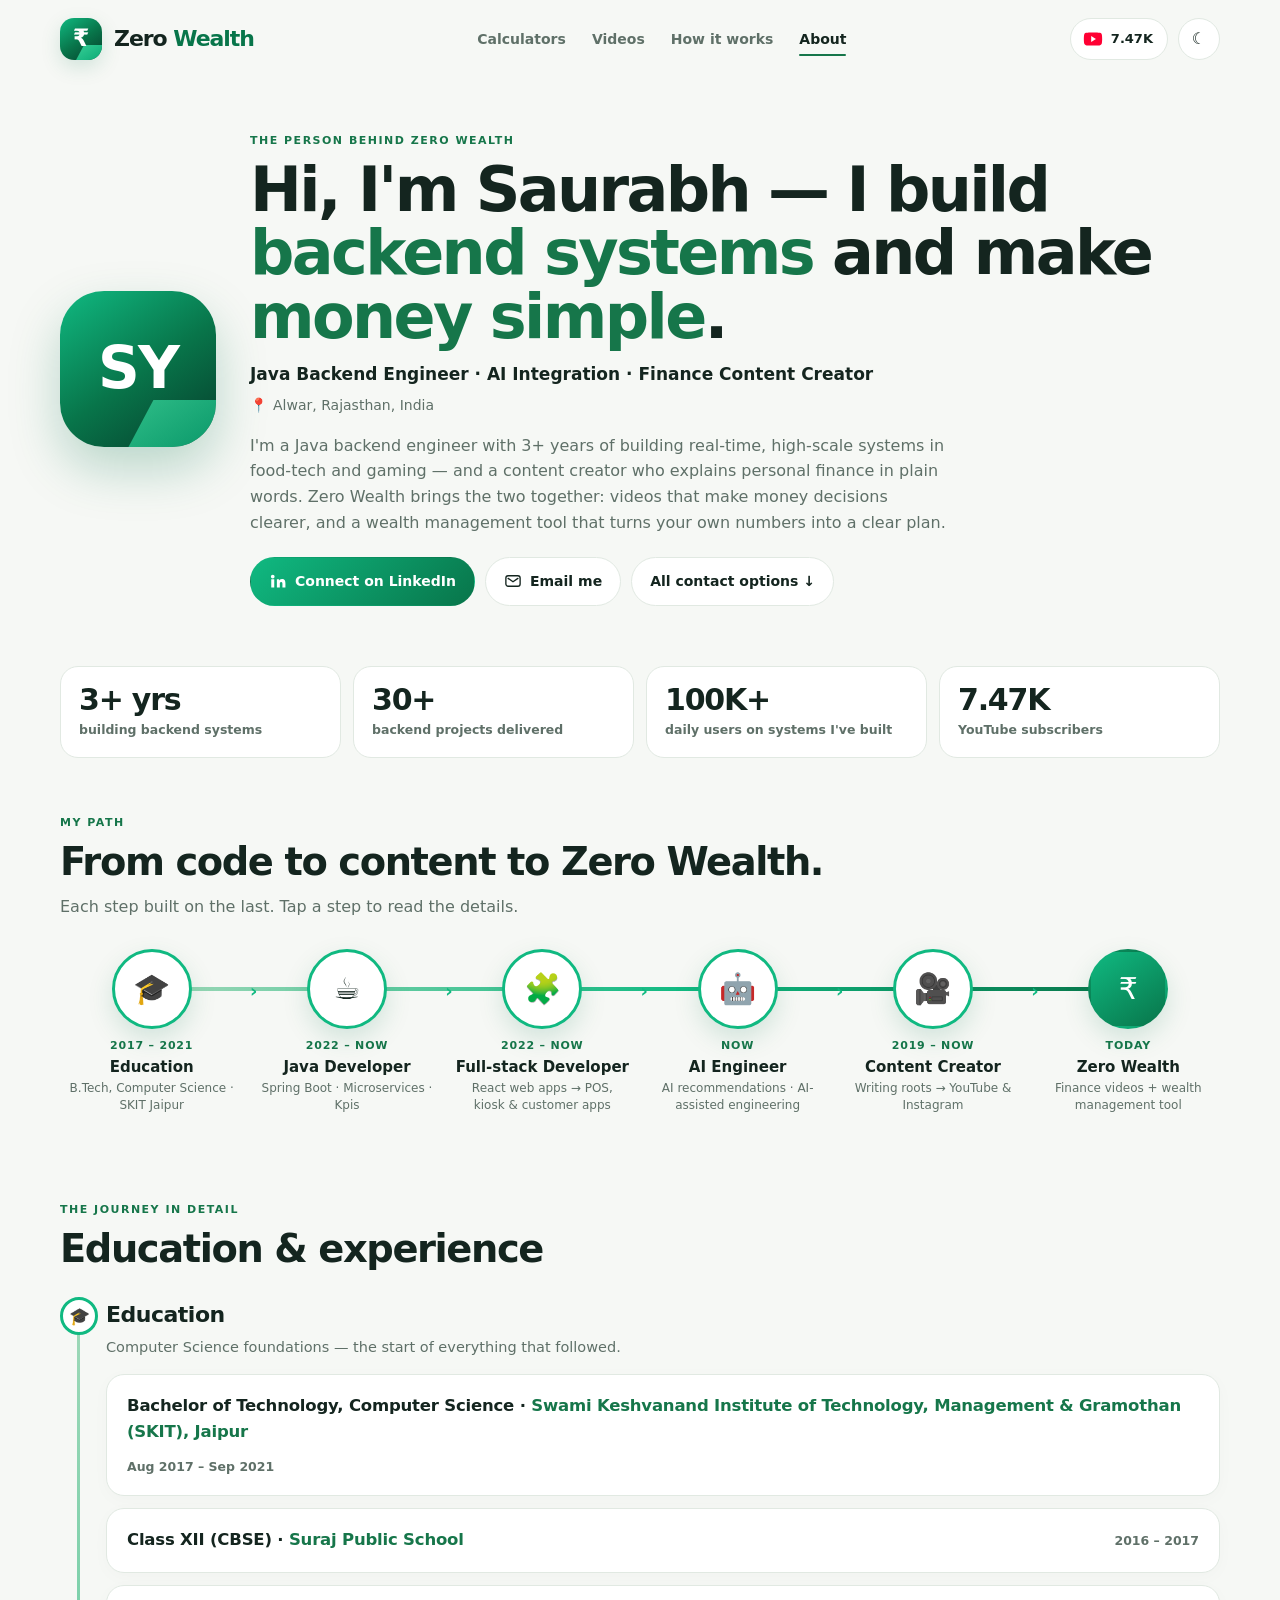
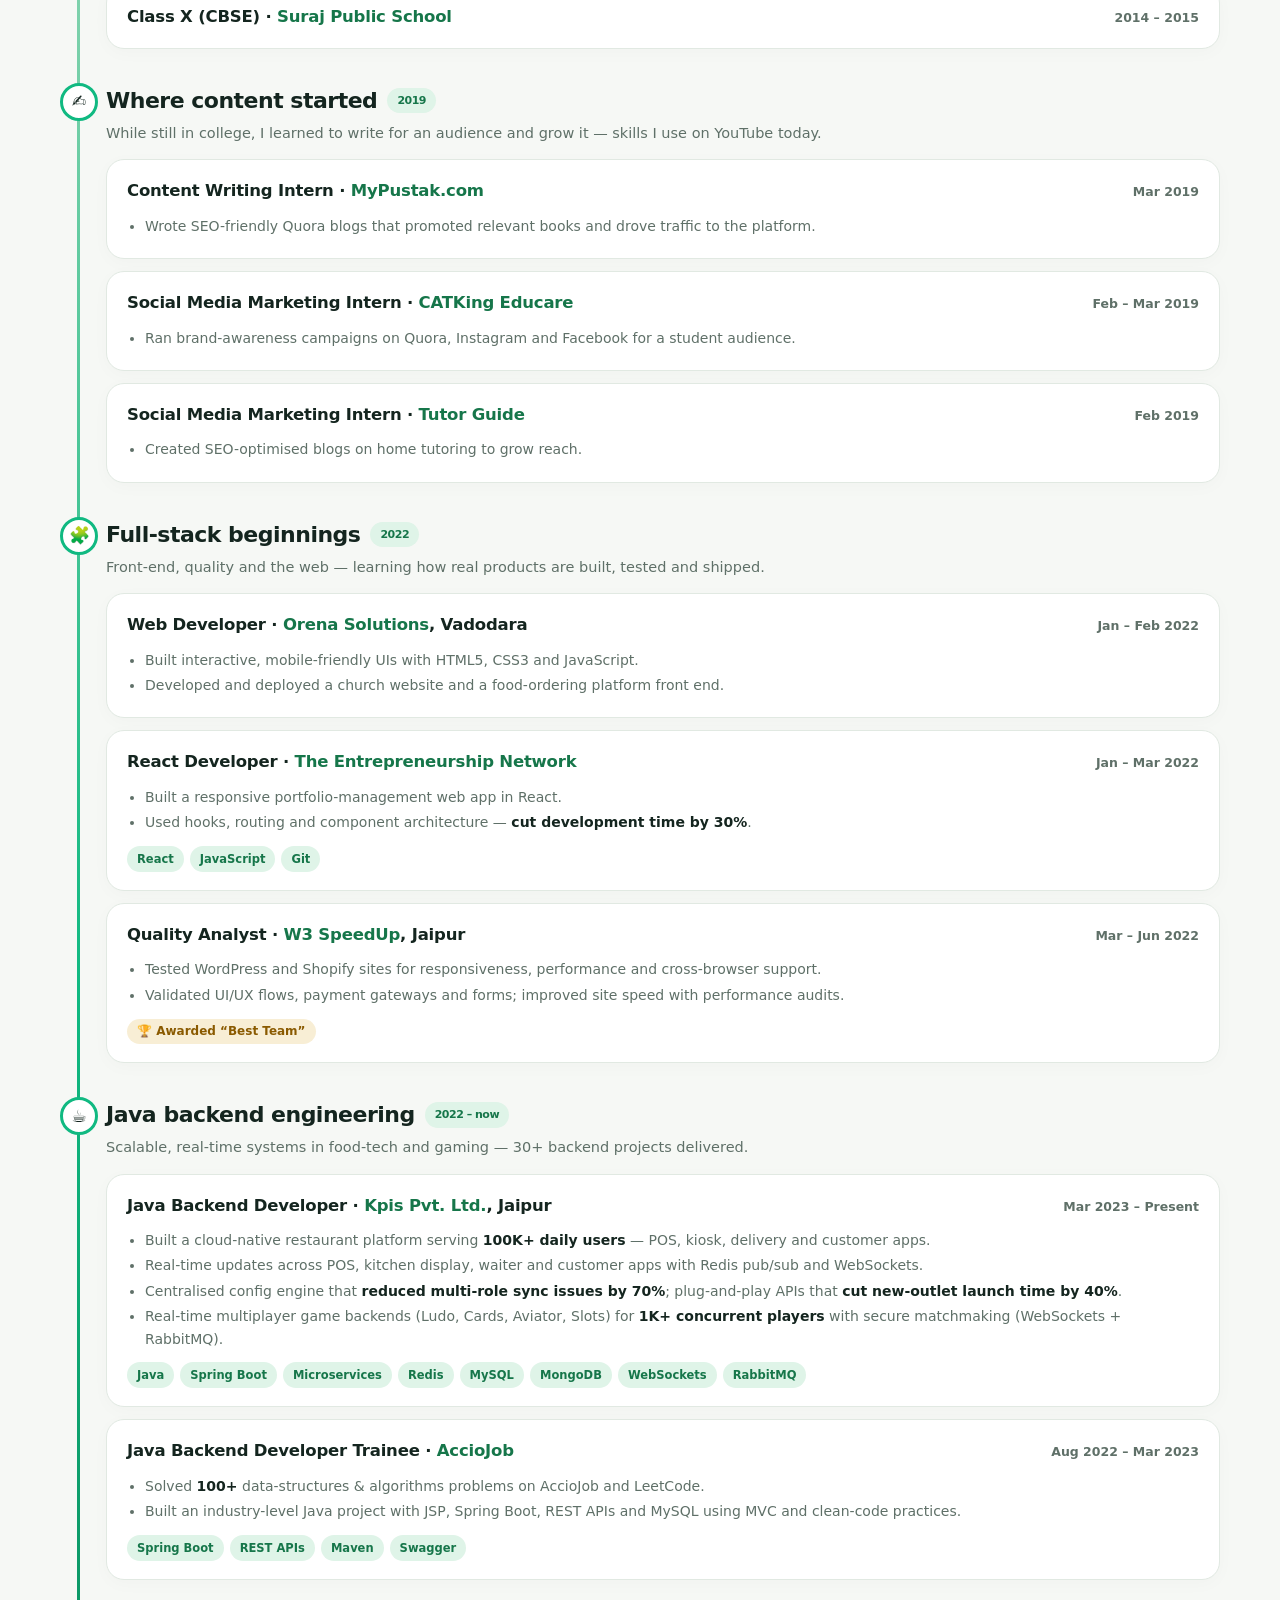
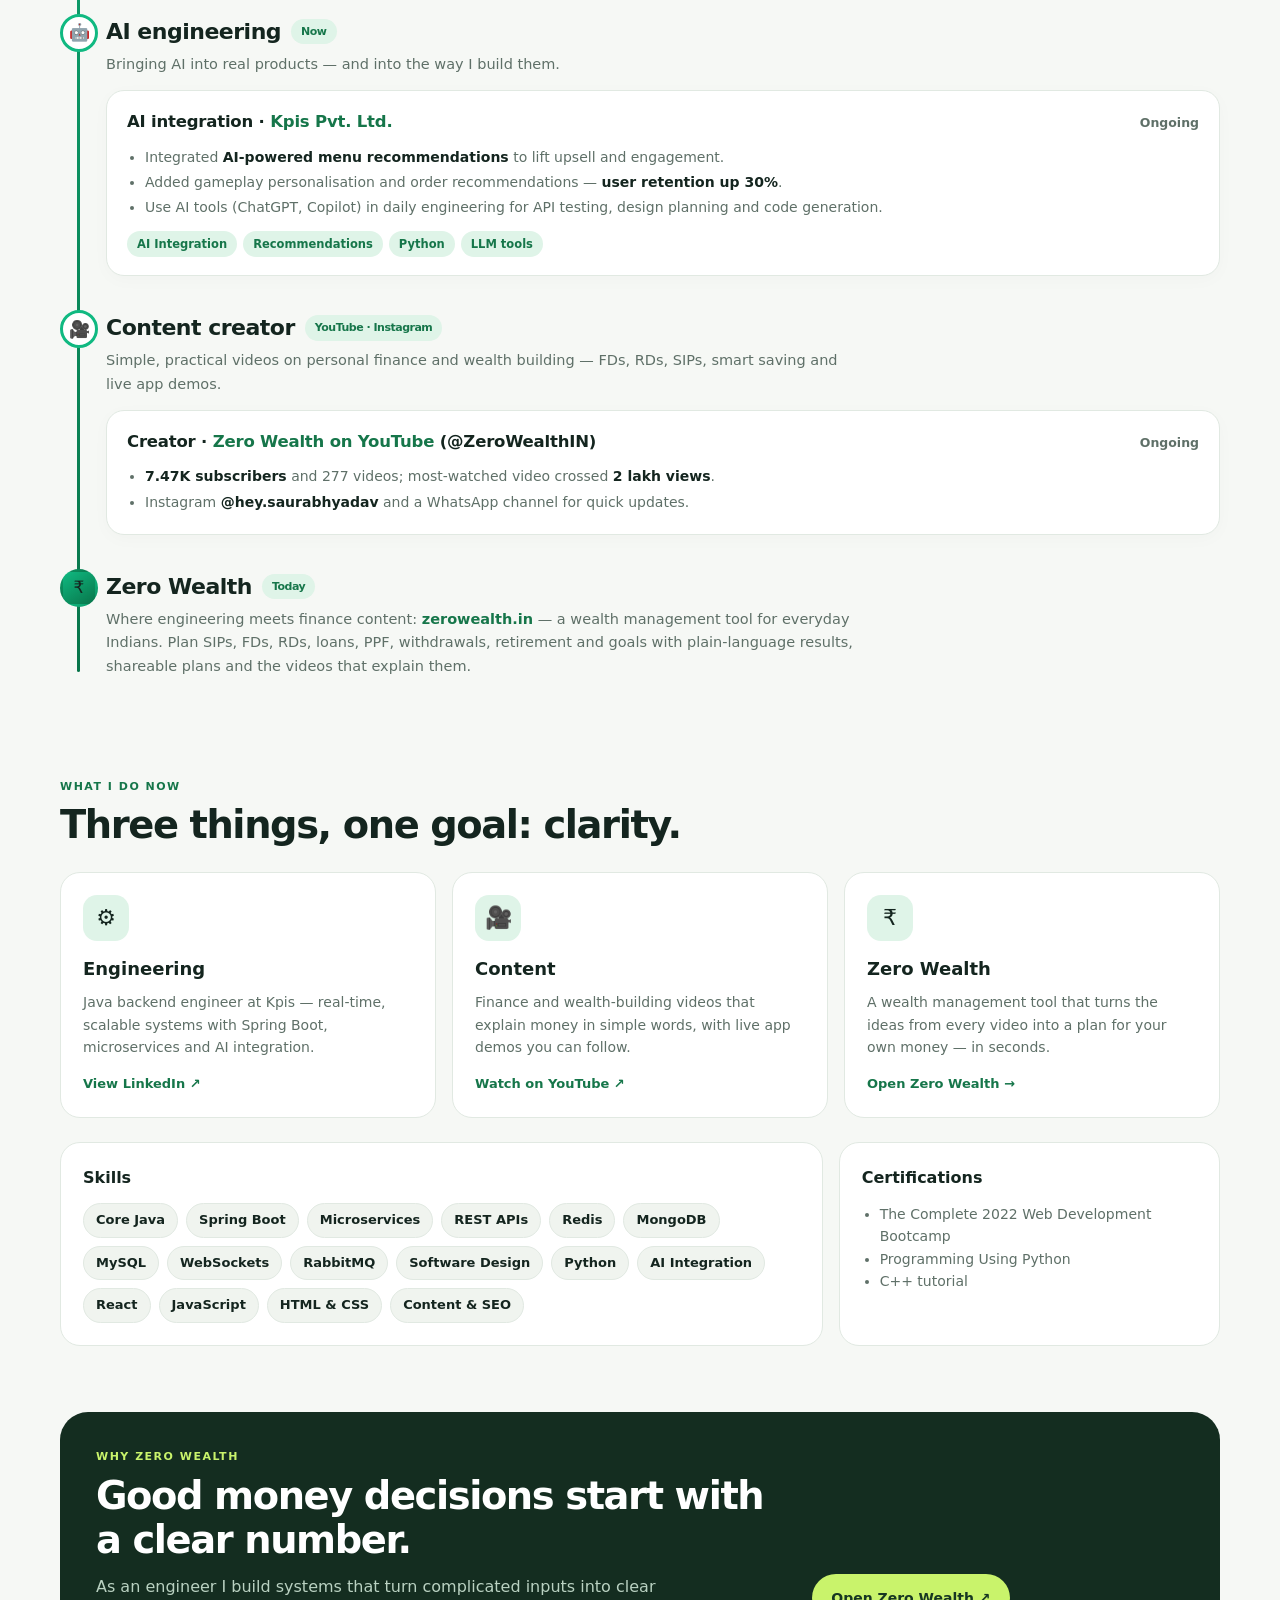
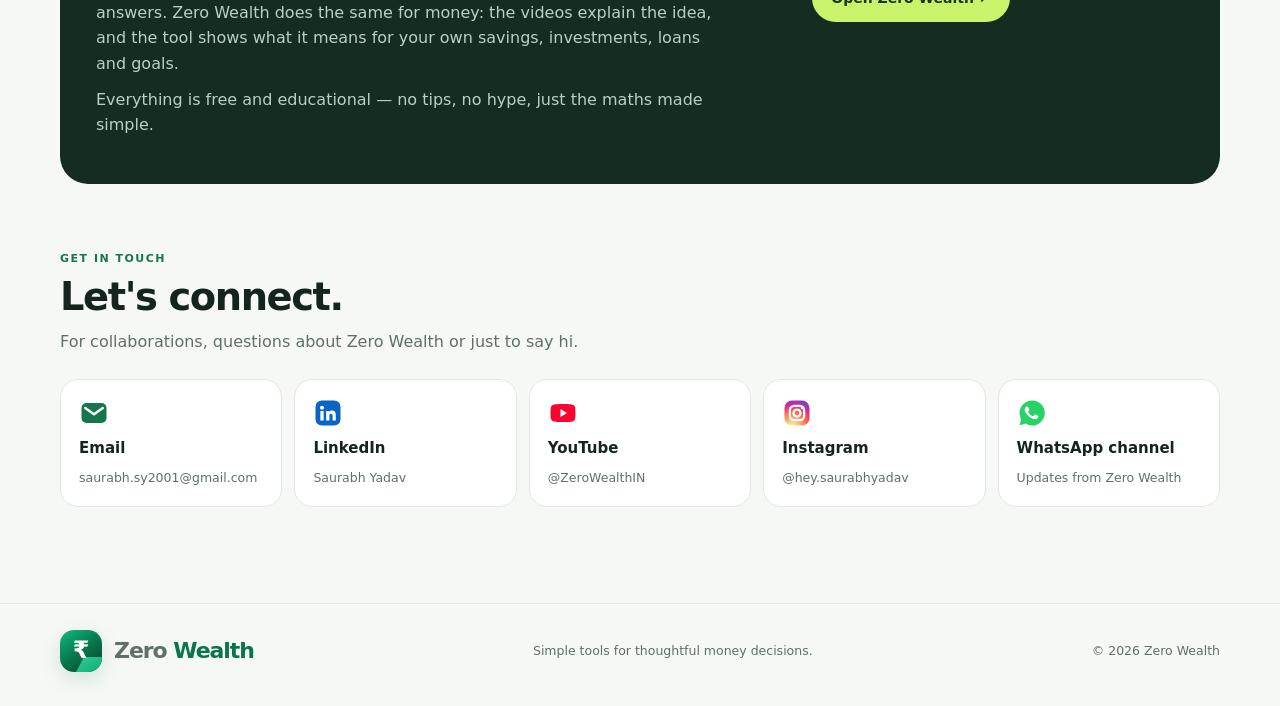
==== about.html @ bcad29e3 "Add About page: education, career path and contact - about.html: intro, headline and story; stats (3" ====
<!doctype html>
<html lang="en">
<head>
<meta charset="utf-8"><meta name="viewport" content="width=device-width,initial-scale=1">
<title>About Saurabh Yadav — Zero Wealth</title>
<meta name="description" content="Saurabh Yadav — Java backend engineer working on AI integration, finance content creator on YouTube, and the person building Zero Wealth, a wealth management tool for everyday Indians.">
<script src="theme.js"></script>
<link rel="stylesheet" href="yt.css">
<script type="application/ld+json">
{"@context":"https://schema.org","@type":"Person","name":"Saurabh Yadav","jobTitle":"Java Backend Engineer","worksFor":{"@type":"Organization","name":"Kpis Pvt. Ltd."},"alumniOf":{"@type":"CollegeOrUniversity","name":"Swami Keshvanand Institute of Technology, Management & Gramothan, Jaipur"},"address":{"@type":"PostalAddress","addressLocality":"Alwar","addressRegion":"Rajasthan","addressCountry":"IN"},"email":"mailto:saurabh.sy2001@gmail.com","url":"https://zerowealth.in/about.html","sameAs":["https://www.linkedin.com/in/saurabh-yadav-407834169/","https://www.youtube.com/channel/UCn2tPHDpXme_rNmy6tBPUNg","https://www.instagram.com/hey.saurabhyadav/","https://whatsapp.com/channel/0029Vb93MCZInlqURFZPZw1O"]}
</script>
<style>
:root{--bg:#f6f8f5;--surface:#fff;--surface2:#f0f4ef;--text:#14251f;--muted:#5f7068;--line:#e1e9e2;--green:#16764a;--green2:#0d5737;--mint:#dff4e8;--lime:#c9f36b;--shadow:0 18px 50px #163c2812}
[data-theme="dark"]{color-scheme:dark;--bg:#07110c;--surface:#0e1b14;--surface2:#14251b;--text:#edf7f0;--muted:#a3b8aa;--line:#263e2e;--green:#35c989;--green2:#10a76a;--mint:#193b29;--lime:#b9f078;--shadow:0 16px 40px #0005}
html{color-scheme:light;scroll-behavior:smooth;scroll-padding-top:90px}html[data-theme="dark"]{color-scheme:dark}
*{box-sizing:border-box}
body{margin:0;background:var(--bg);color:var(--text);font-family:Inter,ui-sans-serif,system-ui,-apple-system,"Segoe UI",sans-serif;line-height:1.6;-webkit-font-smoothing:antialiased}
[data-theme="dark"] body{background:radial-gradient(ellipse at 82% 0%,#123a27 0,transparent 38%),var(--bg)}
a{color:inherit;text-decoration:none}
button{font:inherit}
:focus-visible{outline:3px solid color-mix(in srgb,var(--green) 40%,transparent);outline-offset:3px}
.container{width:min(1160px,calc(100% - 40px));margin:auto}

/* ---------- top bar (same as home page) ---------- */
.nav{position:sticky;top:0;z-index:20;background:var(--bg);display:flex;align-items:center;justify-content:space-between;gap:20px;min-height:78px;padding:0 max(20px,calc((100% - 1160px)/2))}
.brand{display:flex;align-items:center;gap:12px}
.brandmark{position:relative;isolation:isolate;width:42px;height:42px;flex:0 0 42px;border-radius:14px;display:grid;place-items:center;overflow:hidden;background:linear-gradient(145deg,#10b981 0%,#08754a 52%,#063d2b 100%);box-shadow:0 7px 20px #08754a26;font-size:0}
.brandmark:before{content:"₹";position:relative;z-index:1;font-size:24px;font-weight:850;color:#fff}
.brandmark:after{content:"";position:absolute;inset:auto 0 0 48%;height:36%;background:linear-gradient(135deg,#34d399,#10b981);transform:skewX(-28deg);opacity:.9}
.wordmark{font-size:22px;font-weight:850;letter-spacing:-1.05px;white-space:nowrap}
.wordmark span:last-child{color:#08754a}[data-theme="dark"] .wordmark span:last-child{color:#34d399}
.navlinks{display:flex;gap:26px;font-size:14px;font-weight:650;color:var(--muted)}
.navlinks a:hover,.navlinks a[aria-current]{color:var(--text)}
.navlinks a[aria-current]{position:relative}.navlinks a[aria-current]:after{content:"";position:absolute;left:0;right:0;bottom:-6px;height:2px;border-radius:2px;background:var(--green)}
.navright{display:flex;gap:10px;align-items:center}
.iconbtn{height:42px;width:42px;border:1px solid var(--line);border-radius:50%;background:var(--surface);color:var(--text);cursor:pointer}

/* ---------- shared bits ---------- */
.kicker{font-size:11px;letter-spacing:1.5px;text-transform:uppercase;color:var(--green);font-weight:850}
.section{padding:56px 0}
.section h2{font-size:clamp(28px,3vw,40px);letter-spacing:-1.4px;line-height:1.15;margin:8px 0 10px}
.lead{color:var(--muted);font-size:16px;max-width:640px;margin:0}
.btn{display:inline-flex;align-items:center;gap:8px;border-radius:999px;padding:12px 18px;font-weight:800;font-size:14px;border:1px solid transparent;transition:transform .2s,background-color .2s}
.btn.primary{background:linear-gradient(135deg,#10b981,#08754a);color:#fff}
.btn.ghost{background:var(--surface);border-color:var(--line);color:var(--text)}
.btn:hover{transform:translateY(-2px)}
.btn svg{width:18px;height:18px;flex:none}
.tag{display:inline-block;font-size:11.5px;font-weight:750;padding:4px 10px;border-radius:999px;background:var(--mint);color:var(--green)}

/* ---------- hero ---------- */
.hero{display:grid;grid-template-columns:auto 1fr;gap:34px;align-items:center;padding:54px 0 30px}
.avatar{width:156px;height:156px;border-radius:44px;display:grid;place-items:center;background:linear-gradient(145deg,#10b981 0%,#08754a 52%,#063d2b 100%);color:#fff;font-size:58px;font-weight:850;letter-spacing:-2px;box-shadow:0 22px 50px #08754a40;position:relative;overflow:hidden}
.avatar:after{content:"";position:absolute;inset:auto 0 0 52%;height:30%;background:linear-gradient(135deg,#34d399,#10b981);transform:skewX(-28deg);opacity:.75}
.avatar span{position:relative;z-index:1}
.hero h1{font-size:clamp(38px,5vw,62px);line-height:1.03;letter-spacing:-2.6px;margin:8px 0 12px}
.hero h1 em{font-style:normal;color:var(--green)}
.hero .headline{font-size:17px;font-weight:700;margin:0 0 6px}
.hero .loc{font-size:14px;color:var(--muted);margin:0 0 16px;display:flex;align-items:center;gap:6px}
.hero .story{color:var(--muted);font-size:16px;max-width:700px;margin:0 0 22px}
.heroactions{display:flex;flex-wrap:wrap;gap:10px}
.stats{display:grid;grid-template-columns:repeat(4,minmax(0,1fr));gap:12px;margin-top:30px}
.stat{border:1px solid var(--line);background:var(--surface);border-radius:18px;padding:16px 18px}
.stat strong{display:block;font-size:30px;letter-spacing:-1.2px;line-height:1.1}
.stat span{font-size:12.5px;color:var(--muted);font-weight:650}

/* ---------- pathway (overview) ---------- */
.path{position:relative;display:grid;grid-template-columns:repeat(6,minmax(0,1fr));gap:12px;margin-top:30px;padding:0;list-style:none}
.path:before{content:"";position:absolute;left:8%;right:8%;top:38px;height:4px;border-radius:4px;background:linear-gradient(90deg,#9fd8b8,#10b981 55%,#08754a)}
[data-theme="dark"] .path:before{background:linear-gradient(90deg,#1f5c3c,#10b981 55%,#34d399)}
.step{position:relative;text-align:center}
.step a{display:flex;flex-direction:column;align-items:center;gap:8px;padding:0 4px 6px;border-radius:16px}
.node{width:80px;height:80px;border-radius:50%;display:grid;place-items:center;font-size:30px;background:var(--surface);border:3px solid #10b981;box-shadow:0 10px 26px #08754a26;position:relative;z-index:1;transition:transform .2s}
.step a:hover .node{transform:translateY(-4px) scale(1.04)}
.step.now .node{background:linear-gradient(145deg,#10b981,#08754a);color:#fff;border-color:transparent}
.step a>div{display:flex;flex-direction:column;align-items:center;gap:3px}
.step .when{font-size:11px;font-weight:850;letter-spacing:.8px;text-transform:uppercase;color:var(--green)}
.step b{font-size:15px;line-height:1.25}
.step small{font-size:12px;color:var(--muted);line-height:1.4}
.arrow{position:absolute;top:28px;right:-14px;z-index:2;color:#10b981;font-size:18px;font-weight:900}
.step:last-child .arrow{display:none}

/* ---------- journey detail (vertical timeline) ---------- */
.journey{position:relative;margin-top:26px;padding-left:46px}
.journey:before{content:"";position:absolute;left:17px;top:6px;bottom:6px;width:3px;border-radius:3px;background:linear-gradient(#9fd8b8,#10b981,#08754a)}
[data-theme="dark"] .journey:before{background:linear-gradient(#1f5c3c,#10b981,#34d399)}
.stage{position:relative;margin:0 0 34px}
.stage>.dot{position:absolute;left:-46px;top:0;width:38px;height:38px;border-radius:50%;display:grid;place-items:center;background:var(--surface);border:3px solid #10b981;font-size:17px;z-index:1}
.stage.now>.dot{background:linear-gradient(145deg,#10b981,#08754a);border-color:transparent}
.stage h3{margin:2px 0 4px;font-size:22px;letter-spacing:-.5px;display:flex;align-items:center;gap:10px;flex-wrap:wrap}
.stage h3 .tag{font-size:11px}
.stage>p{margin:0 0 14px;color:var(--muted);font-size:14.5px;max-width:760px}
.roles{display:grid;gap:12px}
.role{border:1px solid var(--line);background:var(--surface);border-radius:18px;padding:18px 20px;box-shadow:0 4px 18px #173e2606}
.rolehead{display:flex;justify-content:space-between;gap:12px;flex-wrap:wrap;align-items:baseline}
.role h4{margin:0;font-size:16.5px;letter-spacing:-.2px}
.role .org{color:var(--green);font-weight:750}
.role time{font-size:12.5px;font-weight:750;color:var(--muted);white-space:nowrap}
.role ul{margin:10px 0 0;padding-left:18px;color:var(--muted);font-size:14px}
.role li{margin:3px 0}
.role li b{color:var(--text)}
.role .tags{display:flex;flex-wrap:wrap;gap:6px;margin-top:12px}
.award{display:inline-flex;align-items:center;gap:6px;font-size:12px;font-weight:800;color:#8a5a00;background:color-mix(in srgb,#d9a21b 18%,transparent);border-radius:999px;padding:3px 10px;margin-top:10px}
[data-theme="dark"] .award{color:#fcd34d}

/* ---------- now / skills ---------- */
.cards3{display:grid;grid-template-columns:repeat(3,minmax(0,1fr));gap:16px;margin-top:24px}
.card{border:1px solid var(--line);background:var(--surface);border-radius:20px;padding:22px;display:flex;flex-direction:column;gap:8px}
.card .ic{width:46px;height:46px;border-radius:14px;display:grid;place-items:center;background:var(--mint);font-size:22px}
.card h3{margin:6px 0 0;font-size:18px}
.card p{margin:0;color:var(--muted);font-size:14px}
.card a.more{margin-top:auto;padding-top:8px;font-weight:800;font-size:13px;color:var(--green)}
.skillgrid{display:grid;grid-template-columns:2fr 1fr;gap:16px;margin-top:24px}
.skillbox{border:1px solid var(--line);background:var(--surface);border-radius:20px;padding:22px}
.skillbox h3{margin:0 0 12px;font-size:16px}
.skilltags{display:flex;flex-wrap:wrap;gap:8px}
.skilltags span{font-size:13px;font-weight:700;border:1px solid var(--line);background:var(--surface2);border-radius:999px;padding:6px 12px}
.skillbox ul{margin:0;padding-left:18px;color:var(--muted);font-size:14px}

/* ---------- why + contact ---------- */
.why{border-radius:28px;padding:36px;background:#142d20;color:#f4fff6;display:grid;grid-template-columns:1.3fr .7fr;gap:26px;align-items:center}
[data-theme="dark"] .why{background:linear-gradient(135deg,#132c1d,#0c1f14);border:1px solid #2a4b34}
.why .kicker{color:var(--lime)}
.why h2{color:#fff;margin:8px 0 12px}
.why p{color:#b9d1c1;margin:0 0 10px;max-width:620px}
.why .btn.primary{background:var(--lime);color:#173722}
.contact{display:grid;grid-template-columns:repeat(5,minmax(0,1fr));gap:12px;margin-top:24px}
.cbtn{display:flex;flex-direction:column;gap:8px;border:1px solid var(--line);background:var(--surface);border-radius:18px;padding:18px;transition:border-color .2s,transform .2s;min-width:0}
.cbtn:hover{transform:translateY(-3px);border-color:var(--green)}
.cbtn svg{width:30px;height:30px}
.cbtn b{font-size:15px}
.cbtn span{font-size:12.5px;color:var(--muted);overflow-wrap:anywhere}
.footer{margin-top:40px;border-top:1px solid var(--line);padding:26px 0 34px;color:var(--muted);font-size:12.5px}
.footer .row{display:flex;justify-content:space-between;align-items:center;gap:16px;flex-wrap:wrap}

/* ---------- responsive ---------- */
@media(max-width:980px){
 .path{grid-template-columns:1fr;gap:0;padding-left:0}
 .path:before{left:39px;right:auto;top:20px;bottom:20px;width:4px;height:auto;background:linear-gradient(#9fd8b8,#10b981,#08754a)}
 [data-theme="dark"] .path:before{background:linear-gradient(#1f5c3c,#10b981,#34d399)}
 .step{text-align:left}
 .step a{flex-direction:row;align-items:center;gap:16px;padding:8px 0}
 .step a>div{align-items:flex-start}
 .arrow{display:none}
 .cards3{grid-template-columns:1fr}
 .skillgrid{grid-template-columns:1fr}
 .why{grid-template-columns:1fr}
 .contact{grid-template-columns:repeat(2,minmax(0,1fr))}
 .stats{grid-template-columns:repeat(2,minmax(0,1fr))}
 .navlinks{display:none}
}
@media(max-width:600px){
 .container{width:calc(100% - 28px)}
 .nav{padding:0 14px;min-height:68px}
 .wordmark{font-size:19px}
 .hero{grid-template-columns:1fr;gap:18px;padding-top:30px}
 .avatar{width:104px;height:104px;border-radius:30px;font-size:40px}
 .node{width:64px;height:64px;font-size:24px}
 .path:before{left:31px}
 .journey{padding-left:40px}.journey:before{left:14px}.stage>.dot{left:-40px;width:32px;height:32px;font-size:15px}
 .why{padding:24px}
 .contact{grid-template-columns:1fr}
 .ytpill [data-yt-subs]{display:none}.ytpill{padding:0 10px}
}
@media(prefers-reduced-motion:reduce){html{scroll-behavior:auto}*{transition:none!important}}
</style>
</head>
<body>
<header class="nav">
  <a class="brand" href="index.html" aria-label="Zero Wealth home"><span class="brandmark" aria-hidden="true">₹</span><span class="wordmark"><span>Zero</span><span> Wealth</span></span></a>
  <nav class="navlinks"><a href="index.html#calculators">Calculators</a><a href="index.html#youtube">Videos</a><a href="index.html#how-it-works">How it works</a><a href="about.html" aria-current="page">About</a></nav>
  <div class="navright">
    <a class="ytpill" data-yt-link data-yt-pill href="https://www.youtube.com/channel/UCn2tPHDpXme_rNmy6tBPUNg" target="_blank" rel="noopener" title="Zero Wealth on YouTube" aria-label="Zero Wealth on YouTube"><svg viewBox="0 0 24 24" aria-hidden="true"><path d="M21.6 7.2a2.7 2.7 0 0 0-1.9-1.9C18 4.8 12 4.8 12 4.8s-6 0-7.7.5a2.7 2.7 0 0 0-1.9 1.9C2 8.9 2 12 2 12s0 3.1.4 4.8a2.7 2.7 0 0 0 1.9 1.9c1.7.5 7.7.5 7.7.5s6 0 7.7-.5a2.7 2.7 0 0 0 1.9-1.9c.4-1.7.4-4.8.4-4.8s0-3.1-.4-4.8Z" fill="#ff0033"/><path d="m10 15.2 5.2-3.2L10 8.8Z" fill="#fff"/></svg><span data-yt-subs>YouTube</span></a>
    <button class="iconbtn" id="themeBtn" type="button" data-theme-toggle aria-label="Toggle theme">☾</button>
  </div>
</header>

<main id="top">
<!-- ================= HERO ================= -->
<section class="container hero" aria-labelledby="hi">
  <div class="avatar" aria-hidden="true"><span>SY</span></div>
  <div>
    <div class="kicker">The person behind Zero Wealth</div>
    <h1 id="hi">Hi, I'm Saurabh — I build <em>backend systems</em> and make <em>money simple</em>.</h1>
    <p class="headline">Java Backend Engineer · AI Integration · Finance Content Creator</p>
    <p class="loc"><span aria-hidden="true">📍</span> Alwar, Rajasthan, India</p>
    <p class="story">I'm a Java backend engineer with 3+ years of building real-time, high-scale systems in food-tech and gaming — and a content creator who explains personal finance in plain words. Zero Wealth brings the two together: videos that make money decisions clearer, and a wealth management tool that turns your own numbers into a clear plan.</p>
    <div class="heroactions">
      <a class="btn primary" href="https://www.linkedin.com/in/saurabh-yadav-407834169/" target="_blank" rel="noopener"><svg viewBox="0 0 24 24" aria-hidden="true"><path fill="#fff" d="M4.98 3.5a2.5 2.5 0 1 1 0 5 2.5 2.5 0 0 1 0-5ZM3 9.75h4v11H3v-11Zm6.5 0h3.8v1.5h.06c.53-1 1.83-2.05 3.77-2.05 4.03 0 4.77 2.65 4.77 6.1v5.45h-4v-4.84c0-1.15-.02-2.64-1.6-2.64-1.62 0-1.86 1.26-1.86 2.56v4.92h-3.94v-11Z"/></svg>Connect on LinkedIn</a>
      <a class="btn ghost" href="mailto:saurabh.sy2001@gmail.com"><svg viewBox="0 0 24 24" aria-hidden="true"><rect x="2.5" y="5" width="19" height="14" rx="3" fill="none" stroke="currentColor" stroke-width="1.8"/><path d="m5.5 8.5 6.5 4.5 6.5-4.5" fill="none" stroke="currentColor" stroke-width="1.8" stroke-linecap="round" stroke-linejoin="round"/></svg>Email me</a>
      <a class="btn ghost" href="#contact">All contact options ↓</a>
    </div>
  </div>
</section>
<div class="container">
  <div class="stats">
    <div class="stat"><strong>3+ yrs</strong><span>building backend systems</span></div>
    <div class="stat"><strong>30+</strong><span>backend projects delivered</span></div>
    <div class="stat"><strong>100K+</strong><span>daily users on systems I've built</span></div>
    <div class="stat"><strong data-yt-subs>7.47K</strong><span>YouTube subscribers</span></div>
  </div>
</div>

<!-- ================= PATHWAY ================= -->
<section class="container section" id="path" aria-labelledby="pathTitle">
  <div class="kicker">My path</div>
  <h2 id="pathTitle">From code to content to Zero Wealth.</h2>
  <p class="lead">Each step built on the last. Tap a step to read the details.</p>
  <ol class="path">
    <li class="step"><a href="#education"><span class="node" aria-hidden="true">🎓</span><div><span class="when">2017 – 2021</span><b>Education</b><small>B.Tech, Computer Science · SKIT Jaipur</small></div></a><span class="arrow" aria-hidden="true">›</span></li>
    <li class="step"><a href="#java"><span class="node" aria-hidden="true">☕</span><div><span class="when">2022 – now</span><b>Java Developer</b><small>Spring Boot · Microservices · Kpis</small></div></a><span class="arrow" aria-hidden="true">›</span></li>
    <li class="step"><a href="#fullstack"><span class="node" aria-hidden="true">🧩</span><div><span class="when">2022 – now</span><b>Full-stack Developer</b><small>React web apps → POS, kiosk &amp; customer apps</small></div></a><span class="arrow" aria-hidden="true">›</span></li>
    <li class="step"><a href="#ai"><span class="node" aria-hidden="true">🤖</span><div><span class="when">Now</span><b>AI Engineer</b><small>AI recommendations · AI-assisted engineering</small></div></a><span class="arrow" aria-hidden="true">›</span></li>
    <li class="step"><a href="#creator"><span class="node" aria-hidden="true">🎥</span><div><span class="when">2019 – now</span><b>Content Creator</b><small>Writing roots → YouTube &amp; Instagram</small></div></a><span class="arrow" aria-hidden="true">›</span></li>
    <li class="step now"><a href="#zerowealth"><span class="node" aria-hidden="true">₹</span><div><span class="when">Today</span><b>Zero Wealth</b><small>Finance videos + wealth management tool</small></div></a></li>
  </ol>
</section>

<!-- ================= JOURNEY DETAIL ================= -->
<section class="container section" id="journey" aria-labelledby="journeyTitle" style="padding-top:10px">
  <div class="kicker">The journey in detail</div>
  <h2 id="journeyTitle">Education &amp; experience</h2>
  <div class="journey">

    <div class="stage" id="education"><span class="dot" aria-hidden="true">🎓</span>
      <h3>Education</h3>
      <p>Computer Science foundations — the start of everything that followed.</p>
      <div class="roles">
        <article class="role"><div class="rolehead"><h4>Bachelor of Technology, Computer Science · <span class="org">Swami Keshvanand Institute of Technology, Management &amp; Gramothan (SKIT), Jaipur</span></h4><time>Aug 2017 – Sep 2021</time></div></article>
        <article class="role"><div class="rolehead"><h4>Class XII (CBSE) · <span class="org">Suraj Public School</span></h4><time>2016 – 2017</time></div></article>
        <article class="role"><div class="rolehead"><h4>Class X (CBSE) · <span class="org">Suraj Public School</span></h4><time>2014 – 2015</time></div></article>
      </div>
    </div>

    <div class="stage" id="creator-roots"><span class="dot" aria-hidden="true">✍️</span>
      <h3>Where content started <span class="tag">2019</span></h3>
      <p>While still in college, I learned to write for an audience and grow it — skills I use on YouTube today.</p>
      <div class="roles">
        <article class="role"><div class="rolehead"><h4>Content Writing Intern · <span class="org">MyPustak.com</span></h4><time>Mar 2019</time></div><ul><li>Wrote SEO-friendly Quora blogs that promoted relevant books and drove traffic to the platform.</li></ul></article>
        <article class="role"><div class="rolehead"><h4>Social Media Marketing Intern · <span class="org">CATKing Educare</span></h4><time>Feb – Mar 2019</time></div><ul><li>Ran brand-awareness campaigns on Quora, Instagram and Facebook for a student audience.</li></ul></article>
        <article class="role"><div class="rolehead"><h4>Social Media Marketing Intern · <span class="org">Tutor Guide</span></h4><time>Feb 2019</time></div><ul><li>Created SEO-optimised blogs on home tutoring to grow reach.</li></ul></article>
      </div>
    </div>

    <div class="stage" id="fullstack"><span class="dot" aria-hidden="true">🧩</span>
      <h3>Full-stack beginnings <span class="tag">2022</span></h3>
      <p>Front-end, quality and the web — learning how real products are built, tested and shipped.</p>
      <div class="roles">
        <article class="role"><div class="rolehead"><h4>Web Developer · <span class="org">Orena Solutions</span>, Vadodara</h4><time>Jan – Feb 2022</time></div><ul><li>Built interactive, mobile-friendly UIs with HTML5, CSS3 and JavaScript.</li><li>Developed and deployed a church website and a food-ordering platform front end.</li></ul></article>
        <article class="role"><div class="rolehead"><h4>React Developer · <span class="org">The Entrepreneurship Network</span></h4><time>Jan – Mar 2022</time></div><ul><li>Built a responsive portfolio-management web app in React.</li><li>Used hooks, routing and component architecture — <b>cut development time by 30%</b>.</li></ul><div class="tags"><span class="tag">React</span><span class="tag">JavaScript</span><span class="tag">Git</span></div></article>
        <article class="role"><div class="rolehead"><h4>Quality Analyst · <span class="org">W3 SpeedUp</span>, Jaipur</h4><time>Mar – Jun 2022</time></div><ul><li>Tested WordPress and Shopify sites for responsiveness, performance and cross-browser support.</li><li>Validated UI/UX flows, payment gateways and forms; improved site speed with performance audits.</li></ul><span class="award">🏆 Awarded “Best Team”</span></article>
      </div>
    </div>

    <div class="stage" id="java"><span class="dot" aria-hidden="true">☕</span>
      <h3>Java backend engineering <span class="tag">2022 – now</span></h3>
      <p>Scalable, real-time systems in food-tech and gaming — 30+ backend projects delivered.</p>
      <div class="roles">
        <article class="role"><div class="rolehead"><h4>Java Backend Developer · <span class="org">Kpis Pvt. Ltd.</span>, Jaipur</h4><time>Mar 2023 – Present</time></div>
          <ul>
            <li>Built a cloud-native restaurant platform serving <b>100K+ daily users</b> — POS, kiosk, delivery and customer apps.</li>
            <li>Real-time updates across POS, kitchen display, waiter and customer apps with Redis pub/sub and WebSockets.</li>
            <li>Centralised config engine that <b>reduced multi-role sync issues by 70%</b>; plug-and-play APIs that <b>cut new-outlet launch time by 40%</b>.</li>
            <li>Real-time multiplayer game backends (Ludo, Cards, Aviator, Slots) for <b>1K+ concurrent players</b> with secure matchmaking (WebSockets + RabbitMQ).</li>
          </ul>
          <div class="tags"><span class="tag">Java</span><span class="tag">Spring Boot</span><span class="tag">Microservices</span><span class="tag">Redis</span><span class="tag">MySQL</span><span class="tag">MongoDB</span><span class="tag">WebSockets</span><span class="tag">RabbitMQ</span></div></article>
        <article class="role"><div class="rolehead"><h4>Java Backend Developer Trainee · <span class="org">AccioJob</span></h4><time>Aug 2022 – Mar 2023</time></div><ul><li>Solved <b>100+</b> data-structures &amp; algorithms problems on AccioJob and LeetCode.</li><li>Built an industry-level Java project with JSP, Spring Boot, REST APIs and MySQL using MVC and clean-code practices.</li></ul><div class="tags"><span class="tag">Spring Boot</span><span class="tag">REST APIs</span><span class="tag">Maven</span><span class="tag">Swagger</span></div></article>
      </div>
    </div>

    <div class="stage" id="ai"><span class="dot" aria-hidden="true">🤖</span>
      <h3>AI engineering <span class="tag">Now</span></h3>
      <p>Bringing AI into real products — and into the way I build them.</p>
      <div class="roles">
        <article class="role"><div class="rolehead"><h4>AI integration · <span class="org">Kpis Pvt. Ltd.</span></h4><time>Ongoing</time></div><ul><li>Integrated <b>AI-powered menu recommendations</b> to lift upsell and engagement.</li><li>Added gameplay personalisation and order recommendations — <b>user retention up 30%</b>.</li><li>Use AI tools (ChatGPT, Copilot) in daily engineering for API testing, design planning and code generation.</li></ul><div class="tags"><span class="tag">AI Integration</span><span class="tag">Recommendations</span><span class="tag">Python</span><span class="tag">LLM tools</span></div></article>
      </div>
    </div>

    <div class="stage" id="creator"><span class="dot" aria-hidden="true">🎥</span>
      <h3>Content creator <span class="tag">YouTube · Instagram</span></h3>
      <p>Simple, practical videos on personal finance and wealth building — FDs, RDs, SIPs, smart saving and live app demos.</p>
      <div class="roles">
        <article class="role"><div class="rolehead"><h4>Creator · <span class="org">Zero Wealth on YouTube</span> (@ZeroWealthIN)</h4><time>Ongoing</time></div><ul><li><b><span data-yt-subs>7.47K</span> subscribers</b> and 277 videos; most-watched video crossed <b>2 lakh views</b>.</li><li>Instagram <b>@hey.saurabhyadav</b> and a WhatsApp channel for quick updates.</li></ul></article>
      </div>
    </div>

    <div class="stage now" id="zerowealth"><span class="dot" aria-hidden="true">₹</span>
      <h3>Zero Wealth <span class="tag">Today</span></h3>
      <p>Where engineering meets finance content: <a href="index.html" style="color:var(--green);font-weight:800">zerowealth.in</a> — a wealth management tool for everyday Indians. Plan SIPs, FDs, RDs, loans, PPF, withdrawals, retirement and goals with plain-language results, shareable plans and the videos that explain them.</p>
    </div>
  </div>
</section>

<!-- ================= NOW + SKILLS ================= -->
<section class="container section" id="now" aria-labelledby="nowTitle" style="padding-top:10px">
  <div class="kicker">What I do now</div>
  <h2 id="nowTitle">Three things, one goal: clarity.</h2>
  <div class="cards3">
    <div class="card"><div class="ic" aria-hidden="true">⚙️</div><h3>Engineering</h3><p>Java backend engineer at Kpis — real-time, scalable systems with Spring Boot, microservices and AI integration.</p><a class="more" href="https://www.linkedin.com/in/saurabh-yadav-407834169/" target="_blank" rel="noopener">View LinkedIn ↗</a></div>
    <div class="card"><div class="ic" aria-hidden="true">🎥</div><h3>Content</h3><p>Finance and wealth-building videos that explain money in simple words, with live app demos you can follow.</p><a class="more" data-yt-link href="https://www.youtube.com/channel/UCn2tPHDpXme_rNmy6tBPUNg" target="_blank" rel="noopener">Watch on YouTube ↗</a></div>
    <div class="card"><div class="ic" aria-hidden="true">₹</div><h3>Zero Wealth</h3><p>A wealth management tool that turns the ideas from every video into a plan for your own money — in seconds.</p><a class="more" href="index.html#calculators">Open Zero Wealth →</a></div>
  </div>
  <div class="skillgrid">
    <div class="skillbox"><h3>Skills</h3><div class="skilltags"><span>Core Java</span><span>Spring Boot</span><span>Microservices</span><span>REST APIs</span><span>Redis</span><span>MongoDB</span><span>MySQL</span><span>WebSockets</span><span>RabbitMQ</span><span>Software Design</span><span>Python</span><span>AI Integration</span><span>React</span><span>JavaScript</span><span>HTML &amp; CSS</span><span>Content &amp; SEO</span></div></div>
    <div class="skillbox"><h3>Certifications</h3><ul><li>The Complete 2022 Web Development Bootcamp</li><li>Programming Using Python</li><li>C++ tutorial</li></ul></div>
  </div>
</section>

<!-- ================= WHY ================= -->
<section class="container section" aria-labelledby="whyTitle" style="padding-top:10px">
  <div class="why">
    <div><div class="kicker">Why Zero Wealth</div><h2 id="whyTitle">Good money decisions start with a clear number.</h2>
      <p>As an engineer I build systems that turn complicated inputs into clear answers. Zero Wealth does the same for money: the videos explain the idea, and the tool shows what it means for your own savings, investments, loans and goals.</p>
      <p>Everything is free and educational — no tips, no hype, just the maths made simple.</p></div>
    <div><a class="btn primary" href="index.html#calculators">Open Zero Wealth ↗</a></div>
  </div>
</section>

<!-- ================= CONTACT ================= -->
<section class="container section" id="contact" aria-labelledby="contactTitle" style="padding-top:10px">
  <div class="kicker">Get in touch</div>
  <h2 id="contactTitle">Let's connect.</h2>
  <p class="lead">For collaborations, questions about Zero Wealth or just to say hi.</p>
  <div class="contact">
    <a class="cbtn" href="mailto:saurabh.sy2001@gmail.com"><svg viewBox="0 0 24 24" aria-hidden="true"><rect x="2" y="4" width="20" height="16" rx="4" fill="#16764a"/><path d="m5 8 7 5 7-5" fill="none" stroke="#fff" stroke-width="2" stroke-linecap="round" stroke-linejoin="round"/></svg><b>Email</b><span>saurabh.sy2001@gmail.com</span></a>
    <a class="cbtn" href="https://www.linkedin.com/in/saurabh-yadav-407834169/" target="_blank" rel="noopener"><svg viewBox="0 0 24 24" aria-hidden="true"><rect x="2" y="2" width="20" height="20" rx="5" fill="#0a66c2"/><path fill="#fff" d="M7.2 6.1a1.6 1.6 0 1 1 0 3.2 1.6 1.6 0 0 1 0-3.2ZM5.9 10.3h2.6V18H5.9v-7.7Zm4.2 0h2.5v1.05h.04c.35-.66 1.2-1.36 2.48-1.36 2.65 0 3.14 1.74 3.14 4V18h-2.6v-3.5c0-.84-.02-1.92-1.17-1.92-1.17 0-1.35.91-1.35 1.86V18h-2.6v-7.7Z"/></svg><b>LinkedIn</b><span>Saurabh Yadav</span></a>
    <a class="cbtn" data-yt-link href="https://www.youtube.com/channel/UCn2tPHDpXme_rNmy6tBPUNg" target="_blank" rel="noopener"><svg viewBox="0 0 24 24" aria-hidden="true"><path d="M21.6 7.2a2.7 2.7 0 0 0-1.9-1.9C18 4.8 12 4.8 12 4.8s-6 0-7.7.5a2.7 2.7 0 0 0-1.9 1.9C2 8.9 2 12 2 12s0 3.1.4 4.8a2.7 2.7 0 0 0 1.9 1.9c1.7.5 7.7.5 7.7.5s6 0 7.7-.5a2.7 2.7 0 0 0 1.9-1.9c.4-1.7.4-4.8.4-4.8s0-3.1-.4-4.8Z" fill="#ff0033"/><path d="m10 15.2 5.2-3.2L10 8.8Z" fill="#fff"/></svg><b>YouTube</b><span>@ZeroWealthIN</span></a>
    <a class="cbtn" href="https://www.instagram.com/hey.saurabhyadav/" target="_blank" rel="noopener"><svg viewBox="0 0 24 24" aria-hidden="true"><defs><radialGradient id="igAbout" cx="30%" cy="107%" r="150%"><stop offset="0" stop-color="#fdf497"/><stop offset=".05" stop-color="#fdf497"/><stop offset=".45" stop-color="#fd5949"/><stop offset=".6" stop-color="#d6249f"/><stop offset=".9" stop-color="#285aeb"/></radialGradient></defs><rect x="2" y="2" width="20" height="20" rx="6" fill="url(#igAbout)"/><rect x="6.3" y="6.3" width="11.4" height="11.4" rx="3.5" fill="none" stroke="#fff" stroke-width="1.8"/><circle cx="12" cy="12" r="2.8" fill="none" stroke="#fff" stroke-width="1.8"/><circle cx="16.1" cy="7.9" r="1.1" fill="#fff"/></svg><b>Instagram</b><span>@hey.saurabhyadav</span></a>
    <a class="cbtn" href="https://whatsapp.com/channel/0029Vb93MCZInlqURFZPZw1O" target="_blank" rel="noopener"><svg viewBox="0 0 24 24" aria-hidden="true"><path fill="#25d366" d="M12 2a10 10 0 0 0-8.66 15l-1.3 4.76 4.88-1.28A10 10 0 1 0 12 2Z"/><path fill="#fff" d="M8.9 7.3c-.2-.45-.4-.46-.6-.47h-.5c-.18 0-.47.07-.72.34-.25.27-.94.92-.94 2.25s.97 2.6 1.1 2.79c.13.18 1.87 2.98 4.6 4.06 2.28.9 2.74.72 3.24.67.5-.04 1.6-.65 1.82-1.28.23-.63.23-1.17.16-1.28-.07-.11-.25-.18-.52-.31l-1.82-.9c-.25-.09-.43-.13-.61.14-.18.27-.7.89-.86 1.07-.16.18-.32.2-.59.07-.27-.14-1.13-.42-2.16-1.33-.8-.71-1.34-1.59-1.5-1.86-.16-.27-.02-.42.12-.55.12-.12.27-.32.4-.48.14-.16.18-.27.27-.45.09-.18.05-.34-.02-.48l-.83-2.03Z"/></svg><b>WhatsApp channel</b><span>Updates from Zero Wealth</span></a>
  </div>
</section>
</main>

<footer class="footer"><div class="container row">
  <a class="brand" href="index.html" aria-label="Zero Wealth home"><span class="brandmark" aria-hidden="true">₹</span><span class="wordmark"><span>Zero</span><span> Wealth</span></span></a>
  <span>Simple tools for thoughtful money decisions.</span>
  <span>© <span id="year">2026</span> Zero Wealth</span>
</div></footer>
<script>document.getElementById('year').textContent=new Date().getFullYear();</script>
<script src="data/youtube.js"></script><script src="yt.js"></script>
</body>
</html>
---- yt.css ----
/* Zero Wealth × YouTube — shared by index.html and calculators.html (uses each page's theme tokens) */
.ytpill{display:inline-flex;align-items:center;gap:7px;height:42px;padding:0 14px 0 11px;border:1px solid var(--line);border-radius:99px;background:var(--surface);font-size:13px;font-weight:800;color:var(--text);text-decoration:none;white-space:nowrap}
.ytpill svg{width:22px;height:22px;flex:none}
.ytpill:hover{border-color:#ff003366}
.trust .yt{display:flex;align-items:center;gap:6px;color:inherit;text-decoration:none}.trust .yt:hover{color:var(--text)}.trust .yt b{color:#ff0033}

/* ---------- slim strip under the hero (calculators stay second) ---------- */
.ytstrip-wrap{padding:6px 0 0}
.ytstrip{display:flex;align-items:center;gap:12px;padding:8px 8px 8px 12px;border:1px solid var(--line);border-radius:999px;background:var(--surface);box-shadow:0 4px 18px #173e2608}
.ytstrip-main{flex:1;min-width:0;display:flex;align-items:center;gap:12px;color:var(--text);text-decoration:none;border-radius:999px}
.ytstrip-ic{flex:none;width:38px;height:38px;border-radius:50%;display:grid;place-items:center;background:#ff00330f}
.ytstrip-ic svg{width:22px;height:22px}
.ytstrip-text{min-width:0;display:flex;align-items:baseline;gap:10px;flex-wrap:wrap;line-height:1.3}
.ytstrip-text b{font-size:14.5px;letter-spacing:-.2px}
.ytstrip-meta{font-size:12.5px;color:var(--muted);font-weight:650}
.ytstrip-go{flex:none;margin-left:auto;font-size:12.5px;font-weight:800;color:var(--green);white-space:nowrap;padding:0 6px}
.ytstrip-main:hover .ytstrip-go{text-decoration:underline}
.ytstrip-sub{flex:none;display:inline-flex;align-items:center;border-radius:999px;padding:10px 18px;background:#ff0033;color:#fff!important;font-weight:850;font-size:13px;text-decoration:none;transition:background-color .2s}
.ytstrip-sub:hover{background:#e0002d}
.ytstrip-main:focus-visible,.ytstrip-sub:focus-visible{outline:3px solid #ff003366;outline-offset:3px}
[data-theme=dark] .ytstrip{background:#0b1710}
@media(max-width:700px){.ytstrip{border-radius:20px;flex-wrap:wrap;padding:12px}.ytstrip-main{flex-basis:100%}.ytstrip-go{display:none}.ytstrip-text{flex-direction:column;gap:2px}.ytstrip-sub{width:100%;justify-content:center}}

/* ---------- home page section ---------- */
.ytsec{padding:54px 0}
.ytcard{border:1px solid var(--line);border-radius:28px;background:linear-gradient(160deg,var(--surface),var(--surface2));box-shadow:var(--shadow);padding:30px;overflow:hidden;position:relative}
.ytcard:before{content:"";position:absolute;right:-90px;top:-120px;width:340px;height:340px;border-radius:50%;background:radial-gradient(circle,#ff003312,transparent 70%);pointer-events:none}
.ythead{display:flex;align-items:center;gap:18px;flex-wrap:wrap;position:relative}
.ytkick{display:inline-flex;align-items:center;gap:7px;font-size:11px;letter-spacing:1.4px;text-transform:uppercase;font-weight:850;color:var(--muted)}
.ytkick svg{width:18px;height:18px;flex:none}
.ytname{flex:1;min-width:200px}
.ytname h2{margin:5px 0 3px;font-size:clamp(24px,2.6vw,32px);letter-spacing:-1.1px;line-height:1.1}
.ytname p{margin:0;color:var(--muted);font-size:14px}
.ytname .handle{font-weight:800;color:var(--text)}
.ytname .sep{margin:0 7px;opacity:.6}
.ytsub{display:inline-flex;align-items:center;gap:8px;border-radius:99px;padding:13px 20px;background:#ff0033;color:#fff!important;font-weight:850;font-size:14px;box-shadow:0 8px 22px #ff003330;text-decoration:none;transition:background-color .2s,transform .2s}
.ytsub svg{width:22px;height:22px;flex:none}
.ytsub:hover{background:#e0002d;transform:translateY(-1px)}
.ytsub:focus-visible,.ytpill:focus-visible,.ytv a:focus-visible,.watchcard:focus-visible{outline:3px solid #ff003366;outline-offset:3px}
.ytstats{display:grid;grid-template-columns:repeat(3,minmax(0,1fr)) 1.3fr;gap:12px;margin:24px 0 8px;position:relative}
.ytstat{border:1px solid var(--line);background:var(--surface);border-radius:18px;padding:16px 18px;min-width:0}
.ytstat strong{display:block;font-size:30px;letter-spacing:-1.2px;line-height:1.05}
.ytstat span{font-size:12px;color:var(--muted);font-weight:700}
.ytgoal{border:1px solid var(--line);background:var(--surface);border-radius:18px;padding:16px 18px;display:flex;flex-direction:column;justify-content:center;gap:9px;min-width:0}
.ytgoal .row{display:flex;justify-content:space-between;gap:10px;font-size:12px;font-weight:800}
.ytgoal .row span:last-child{color:var(--green)}
.ytbar{height:10px;border-radius:99px;background:var(--surface2);overflow:hidden}
.ytbar i{display:block;height:100%;border-radius:99px;background:linear-gradient(90deg,#10b981,#08754a)}
.ytgoal small{font-size:11px;color:var(--muted)}
.yttabs{display:flex;align-items:center;justify-content:space-between;gap:12px;margin:22px 0 14px;flex-wrap:wrap}
.yttabs .tabs{display:inline-flex;border:1px solid var(--line);border-radius:99px;padding:3px;background:var(--surface)}
.yttabs button{border:0;background:transparent;font:inherit;font-size:12px;font-weight:800;padding:7px 14px;border-radius:99px;color:var(--muted);cursor:pointer}
.yttabs button.active{background:var(--green);color:#fff}
.yttabs small{font-size:11.5px;color:var(--muted)}
.ytvids{display:grid;grid-template-columns:repeat(3,minmax(0,1fr));gap:16px}
.ytvids .ytv:nth-child(n+4){display:none}
.ytv{border:1px solid var(--line);background:var(--surface);border-radius:18px;overflow:hidden;display:flex;flex-direction:column;min-width:0;transition:border-color .2s,transform .2s,box-shadow .2s}
.ytv:hover{border-color:#ff003355;transform:translateY(-3px);box-shadow:var(--shadow)}
.ytthumb{position:relative;display:block;aspect-ratio:16/9;background:#000;overflow:hidden}
.ytimg{width:100%;height:100%;object-fit:cover;display:block}
.ytthumb .pb{position:absolute;inset:0;display:grid;place-items:center}
.ytthumb .pb svg{width:58px;height:58px;filter:drop-shadow(0 4px 10px #0006);transition:transform .2s}
.ytv:hover .pb svg{transform:scale(1.08)}
.ytthumb .dur{position:absolute;right:8px;bottom:8px;background:#000c;color:#fff;font-size:11px;font-weight:800;padding:2px 7px;border-radius:5px}
.ytbody{padding:13px 15px 15px;display:flex;flex-direction:column;gap:6px;flex:1}
.ytbody h3{margin:0;font-size:14.5px;line-height:1.35;letter-spacing:-.2px}
.ytbody h3 a{color:inherit;text-decoration:none}
.ytmeta{font-size:12px;color:var(--muted);font-weight:650}
.ytcalc{margin-top:auto;padding-top:10px;border-top:1px dashed var(--line);display:flex;align-items:center;justify-content:space-between;gap:8px;font-size:12.5px;font-weight:800;color:var(--green);text-decoration:none}
.ytcalc.muted{color:var(--muted)}
.ytcalc em{font-style:normal;font-size:10.5px;font-weight:800;color:var(--muted);text-transform:uppercase;letter-spacing:.5px}
.ytfoot{display:flex;justify-content:center;margin-top:18px}
.ytfoot a{font-size:13px;font-weight:800;color:var(--text);border:1px solid var(--line);background:var(--surface);border-radius:99px;padding:10px 18px;text-decoration:none}
.footyt{display:inline-flex;align-items:center;gap:7px;font-weight:800;color:var(--text);text-decoration:none;white-space:nowrap;vertical-align:middle}
.footyt svg{width:18px;height:18px;flex:none}
.footyt:hover{color:#e0002d}
/* home footer: one centred line — brand + tagline left, YouTube + copyright right */
.footer .footerrow{align-items:center;column-gap:22px;row-gap:12px}
.footer .foottag{flex:1;min-width:220px}
.footer .footmeta{display:inline-flex;align-items:center;gap:20px;flex-wrap:wrap}
.footer .footcopy{white-space:nowrap}
/* Instagram / WhatsApp buttons */
.footsocial{display:inline-flex;align-items:center;gap:8px}
.soc{width:36px;height:36px;border:1px solid var(--line);border-radius:50%;display:grid;place-items:center;background:var(--surface);transition:border-color .2s,transform .2s}
.soc svg{width:20px;height:20px}
.soc:hover{transform:translateY(-2px);border-color:var(--green)}
.soc:focus-visible{outline:3px solid color-mix(in srgb,var(--green) 40%,transparent);outline-offset:3px}
@media(prefers-reduced-motion:reduce){.soc{transition:none}.soc:hover{transform:none}}
[data-theme=dark] .ytcard{background:linear-gradient(160deg,#0e1b14,#102318)}
[data-theme=dark] .ytstat,[data-theme=dark] .ytgoal,[data-theme=dark] .ytv{background:#0b1710}
[data-theme=dark] .yttabs button.active{color:#06120c}

/* ---------- calculators page: watch card ---------- */
.watchcard{display:flex;align-items:center;gap:14px;margin-top:14px;padding:12px;border:1px solid var(--line);border-radius:16px;background:var(--surface);color:var(--text);text-decoration:none;transition:border-color .2s}
#sipView .watchcard{margin-top:0;border-color:var(--border)}
.watchcard:hover{border-color:#ff003366}
.wthumb{position:relative;flex:none;width:150px;aspect-ratio:16/9;border-radius:10px;overflow:hidden;background:#000;display:grid;place-items:center}
.wimg{position:absolute;inset:0;width:100%;height:100%;object-fit:cover}
.wthumb>svg{position:relative;width:40px;height:40px;filter:drop-shadow(0 3px 8px #0007)}
.wtext{flex:1;min-width:0;display:flex;flex-direction:column;gap:3px}
.wkick{display:inline-flex;align-items:center;gap:6px;font-size:10.5px;font-weight:850;letter-spacing:.8px;text-transform:uppercase;color:#e0002d}
[data-theme=dark] .wkick{color:#ff5c7a}
.wkick svg{width:16px;height:16px}
.wtext b{font-size:14.5px;line-height:1.3}
.wtext small{font-size:11.5px;color:var(--muted)}
.wgo{flex:none;font-size:12.5px;font-weight:850;border:1px solid var(--line);border-radius:99px;padding:8px 13px}

@media(max-width:850px){
 .ytstats{grid-template-columns:repeat(3,minmax(0,1fr))}.ytgoal{grid-column:1/-1}
 /* phones/tablets: swipe through the videos */
 .ytvids{display:flex;overflow-x:auto;scroll-snap-type:x mandatory;gap:12px;padding-bottom:6px;margin:0 -4px;padding-left:4px;padding-right:4px;scrollbar-width:thin}
 .ytvids .ytv{flex:0 0 min(78%,340px);scroll-snap-align:start}
 .ytvids .ytv:nth-child(n+4){display:flex}
}
@media(max-width:700px){.footer .footerrow{flex-direction:column;align-items:flex-start}.footer .foottag{flex:none;min-width:0}}
@media(max-width:540px){
 .ytcard{padding:20px;border-radius:22px}
 .ytsub{width:100%;justify-content:center}
 .ytstat{padding:12px}.ytstat strong{font-size:22px}
 .ytpill [data-yt-subs]{display:none}.ytpill{padding:0 10px}
 .watchcard{flex-wrap:wrap}.wthumb{width:100%}.wgo{display:none}
}
@media(prefers-reduced-motion:reduce){.ytv,.ytsub,.ytthumb .pb svg{transition:none}.ytv:hover,.ytsub:hover{transform:none}}
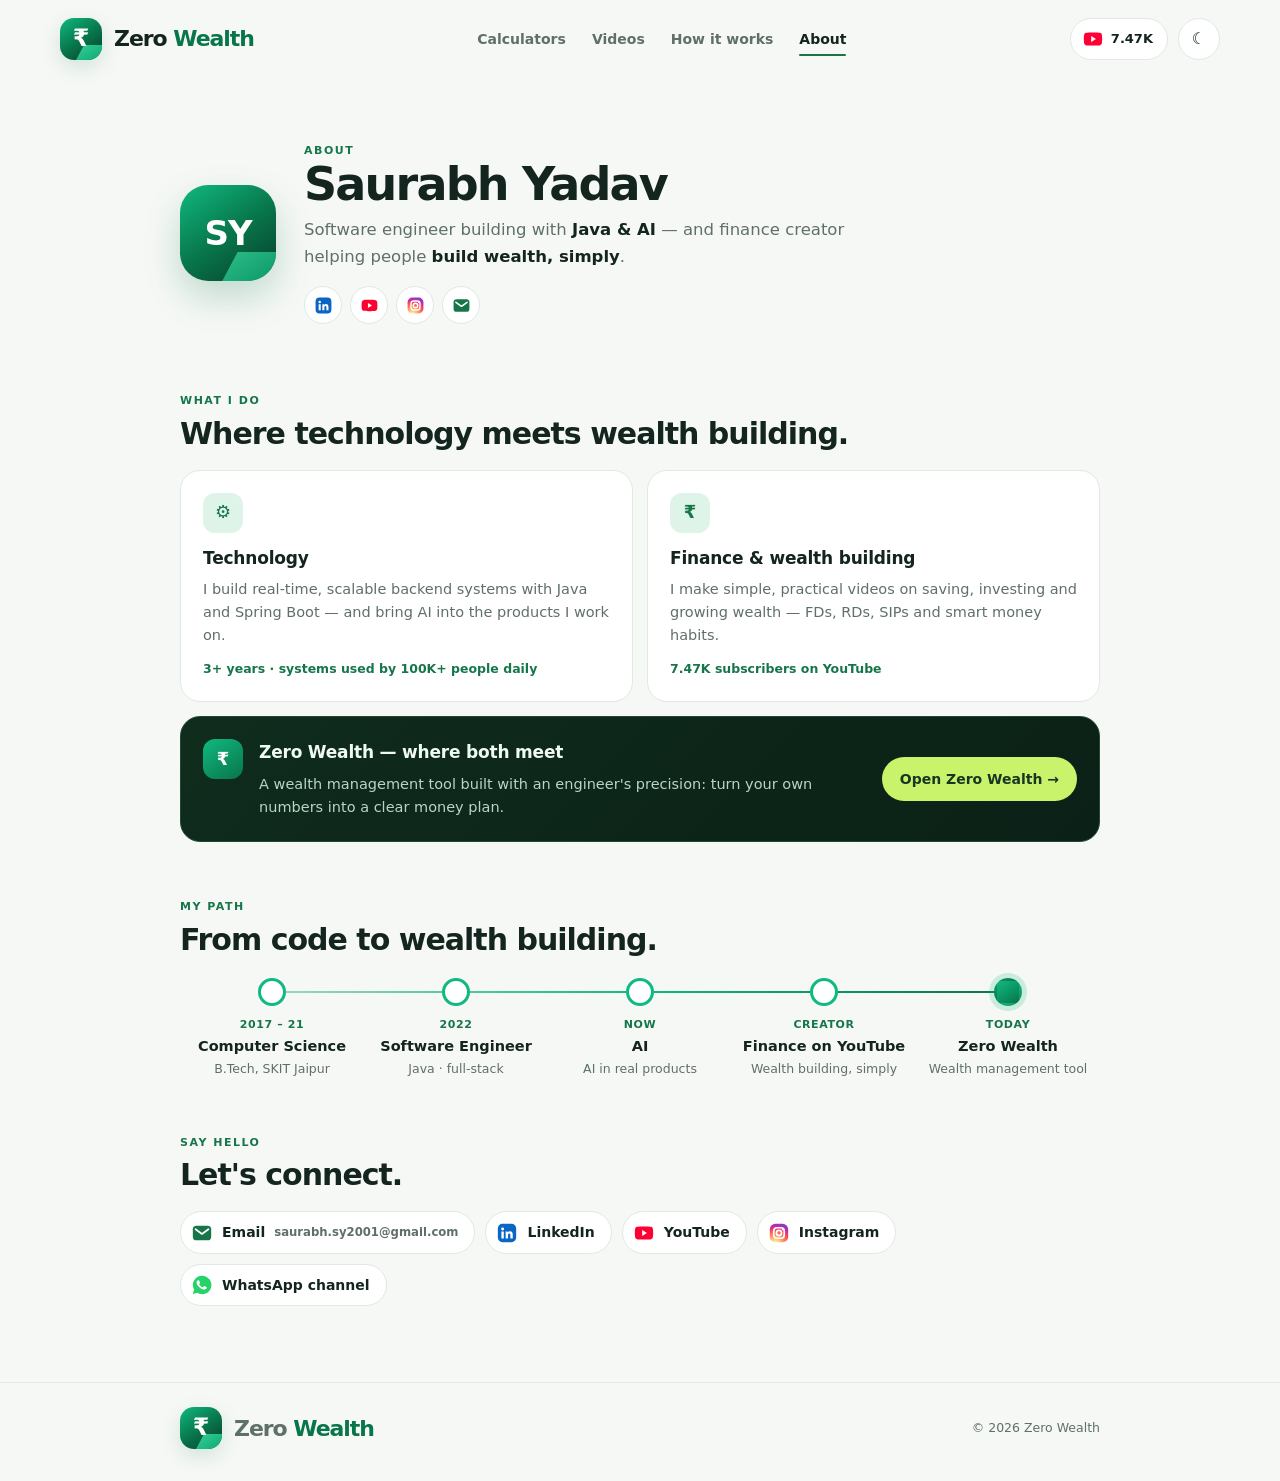
==== commit 8002846b: "About page: simplify to a minimal, clean page focused on tech and wealth building Replaces the CV-st" ====
--- a/about.html
+++ b/about.html
@@ -3,25 +3,24 @@
 <head>
 <meta charset="utf-8"><meta name="viewport" content="width=device-width,initial-scale=1">
 <title>About Saurabh Yadav — Zero Wealth</title>
-<meta name="description" content="Saurabh Yadav — Java backend engineer working on AI integration, finance content creator on YouTube, and the person building Zero Wealth, a wealth management tool for everyday Indians.">
+<meta name="description" content="Saurabh Yadav — software engineer working with Java and AI, and finance creator helping people build wealth simply. The person building Zero Wealth.">
 <script src="theme.js"></script>
 <link rel="stylesheet" href="yt.css">
 <script type="application/ld+json">
-{"@context":"https://schema.org","@type":"Person","name":"Saurabh Yadav","jobTitle":"Java Backend Engineer","worksFor":{"@type":"Organization","name":"Kpis Pvt. Ltd."},"alumniOf":{"@type":"CollegeOrUniversity","name":"Swami Keshvanand Institute of Technology, Management & Gramothan, Jaipur"},"address":{"@type":"PostalAddress","addressLocality":"Alwar","addressRegion":"Rajasthan","addressCountry":"IN"},"email":"mailto:saurabh.sy2001@gmail.com","url":"https://zerowealth.in/about.html","sameAs":["https://www.linkedin.com/in/saurabh-yadav-407834169/","https://www.youtube.com/channel/UCn2tPHDpXme_rNmy6tBPUNg","https://www.instagram.com/hey.saurabhyadav/","https://whatsapp.com/channel/0029Vb93MCZInlqURFZPZw1O"]}
+{"@context":"https://schema.org","@type":"Person","name":"Saurabh Yadav","jobTitle":"Software Engineer","worksFor":{"@type":"Organization","name":"Kpis Pvt. Ltd."},"address":{"@type":"PostalAddress","addressLocality":"Alwar","addressRegion":"Rajasthan","addressCountry":"IN"},"email":"mailto:saurabh.sy2001@gmail.com","url":"https://zerowealth.in/about.html","sameAs":["https://www.linkedin.com/in/saurabh-yadav-407834169/","https://www.youtube.com/channel/UCn2tPHDpXme_rNmy6tBPUNg","https://www.instagram.com/hey.saurabhyadav/","https://whatsapp.com/channel/0029Vb93MCZInlqURFZPZw1O"]}
 </script>
 <style>
-:root{--bg:#f6f8f5;--surface:#fff;--surface2:#f0f4ef;--text:#14251f;--muted:#5f7068;--line:#e1e9e2;--green:#16764a;--green2:#0d5737;--mint:#dff4e8;--lime:#c9f36b;--shadow:0 18px 50px #163c2812}
-[data-theme="dark"]{color-scheme:dark;--bg:#07110c;--surface:#0e1b14;--surface2:#14251b;--text:#edf7f0;--muted:#a3b8aa;--line:#263e2e;--green:#35c989;--green2:#10a76a;--mint:#193b29;--lime:#b9f078;--shadow:0 16px 40px #0005}
-html{color-scheme:light;scroll-behavior:smooth;scroll-padding-top:90px}html[data-theme="dark"]{color-scheme:dark}
+:root{--bg:#f6f8f5;--surface:#fff;--surface2:#f0f4ef;--text:#14251f;--muted:#5f7068;--line:#e1e9e2;--green:#16764a;--mint:#dff4e8;--shadow:0 14px 40px #163c2810}
+[data-theme="dark"]{color-scheme:dark;--bg:#07110c;--surface:#0e1b14;--surface2:#14251b;--text:#edf7f0;--muted:#a3b8aa;--line:#263e2e;--green:#35c989;--mint:#193b29;--shadow:0 16px 40px #0005}
+html{color-scheme:light}html[data-theme="dark"]{color-scheme:dark}
 *{box-sizing:border-box}
 body{margin:0;background:var(--bg);color:var(--text);font-family:Inter,ui-sans-serif,system-ui,-apple-system,"Segoe UI",sans-serif;line-height:1.6;-webkit-font-smoothing:antialiased}
 [data-theme="dark"] body{background:radial-gradient(ellipse at 82% 0%,#123a27 0,transparent 38%),var(--bg)}
 a{color:inherit;text-decoration:none}
-button{font:inherit}
 :focus-visible{outline:3px solid color-mix(in srgb,var(--green) 40%,transparent);outline-offset:3px}
-.container{width:min(1160px,calc(100% - 40px));margin:auto}
+.wrap{width:min(920px,calc(100% - 40px));margin:auto}
 
-/* ---------- top bar (same as home page) ---------- */
+/* top bar (same as the rest of the site) */
 .nav{position:sticky;top:0;z-index:20;background:var(--bg);display:flex;align-items:center;justify-content:space-between;gap:20px;min-height:78px;padding:0 max(20px,calc((100% - 1160px)/2))}
 .brand{display:flex;align-items:center;gap:12px}
 .brandmark{position:relative;isolation:isolate;width:42px;height:42px;flex:0 0 42px;border-radius:14px;display:grid;place-items:center;overflow:hidden;background:linear-gradient(145deg,#10b981 0%,#08754a 52%,#063d2b 100%);box-shadow:0 7px 20px #08754a26;font-size:0}
@@ -33,135 +32,77 @@
 .navlinks a:hover,.navlinks a[aria-current]{color:var(--text)}
 .navlinks a[aria-current]{position:relative}.navlinks a[aria-current]:after{content:"";position:absolute;left:0;right:0;bottom:-6px;height:2px;border-radius:2px;background:var(--green)}
 .navright{display:flex;gap:10px;align-items:center}
-.iconbtn{height:42px;width:42px;border:1px solid var(--line);border-radius:50%;background:var(--surface);color:var(--text);cursor:pointer}
+.iconbtn{height:42px;width:42px;border:1px solid var(--line);border-radius:50%;background:var(--surface);color:var(--text);cursor:pointer;font:inherit}
 
-/* ---------- shared bits ---------- */
 .kicker{font-size:11px;letter-spacing:1.5px;text-transform:uppercase;color:var(--green);font-weight:850}
-.section{padding:56px 0}
-.section h2{font-size:clamp(28px,3vw,40px);letter-spacing:-1.4px;line-height:1.15;margin:8px 0 10px}
-.lead{color:var(--muted);font-size:16px;max-width:640px;margin:0}
-.btn{display:inline-flex;align-items:center;gap:8px;border-radius:999px;padding:12px 18px;font-weight:800;font-size:14px;border:1px solid transparent;transition:transform .2s,background-color .2s}
-.btn.primary{background:linear-gradient(135deg,#10b981,#08754a);color:#fff}
-.btn.ghost{background:var(--surface);border-color:var(--line);color:var(--text)}
-.btn:hover{transform:translateY(-2px)}
-.btn svg{width:18px;height:18px;flex:none}
-.tag{display:inline-block;font-size:11.5px;font-weight:750;padding:4px 10px;border-radius:999px;background:var(--mint);color:var(--green)}
+h2{font-size:clamp(24px,2.6vw,30px);letter-spacing:-1px;line-height:1.2;margin:6px 0 0}
 
-/* ---------- hero ---------- */
-.hero{display:grid;grid-template-columns:auto 1fr;gap:34px;align-items:center;padding:54px 0 30px}
-.avatar{width:156px;height:156px;border-radius:44px;display:grid;place-items:center;background:linear-gradient(145deg,#10b981 0%,#08754a 52%,#063d2b 100%);color:#fff;font-size:58px;font-weight:850;letter-spacing:-2px;box-shadow:0 22px 50px #08754a40;position:relative;overflow:hidden}
+/* intro */
+.intro{padding:64px 0 40px;display:flex;gap:28px;align-items:center}
+.avatar{flex:none;width:96px;height:96px;border-radius:28px;display:grid;place-items:center;background:linear-gradient(145deg,#10b981 0%,#08754a 52%,#063d2b 100%);color:#fff;font-size:34px;font-weight:850;letter-spacing:-1px;box-shadow:0 16px 36px #08754a3a;position:relative;overflow:hidden}
 .avatar:after{content:"";position:absolute;inset:auto 0 0 52%;height:30%;background:linear-gradient(135deg,#34d399,#10b981);transform:skewX(-28deg);opacity:.75}
 .avatar span{position:relative;z-index:1}
-.hero h1{font-size:clamp(38px,5vw,62px);line-height:1.03;letter-spacing:-2.6px;margin:8px 0 12px}
-.hero h1 em{font-style:normal;color:var(--green)}
-.hero .headline{font-size:17px;font-weight:700;margin:0 0 6px}
-.hero .loc{font-size:14px;color:var(--muted);margin:0 0 16px;display:flex;align-items:center;gap:6px}
-.hero .story{color:var(--muted);font-size:16px;max-width:700px;margin:0 0 22px}
-.heroactions{display:flex;flex-wrap:wrap;gap:10px}
-.stats{display:grid;grid-template-columns:repeat(4,minmax(0,1fr));gap:12px;margin-top:30px}
-.stat{border:1px solid var(--line);background:var(--surface);border-radius:18px;padding:16px 18px}
-.stat strong{display:block;font-size:30px;letter-spacing:-1.2px;line-height:1.1}
-.stat span{font-size:12.5px;color:var(--muted);font-weight:650}
+.intro h1{font-size:clamp(32px,4.2vw,46px);letter-spacing:-1.8px;line-height:1.08;margin:0 0 8px}
+.intro p{margin:0;color:var(--muted);font-size:16.5px;max-width:560px}
+.intro p b{color:var(--text);font-weight:750}
+.socials{display:flex;gap:8px;margin-top:16px}
+.socials a{width:38px;height:38px;border-radius:50%;display:grid;place-items:center;border:1px solid var(--line);background:var(--surface);transition:transform .2s,border-color .2s}
+.socials a:hover{transform:translateY(-2px);border-color:var(--green)}
+.socials svg{width:19px;height:19px}
 
-/* ---------- pathway (overview) ---------- */
-.path{position:relative;display:grid;grid-template-columns:repeat(6,minmax(0,1fr));gap:12px;margin-top:30px;padding:0;list-style:none}
-.path:before{content:"";position:absolute;left:8%;right:8%;top:38px;height:4px;border-radius:4px;background:linear-gradient(90deg,#9fd8b8,#10b981 55%,#08754a)}
-[data-theme="dark"] .path:before{background:linear-gradient(90deg,#1f5c3c,#10b981 55%,#34d399)}
-.step{position:relative;text-align:center}
-.step a{display:flex;flex-direction:column;align-items:center;gap:8px;padding:0 4px 6px;border-radius:16px}
-.node{width:80px;height:80px;border-radius:50%;display:grid;place-items:center;font-size:30px;background:var(--surface);border:3px solid #10b981;box-shadow:0 10px 26px #08754a26;position:relative;z-index:1;transition:transform .2s}
-.step a:hover .node{transform:translateY(-4px) scale(1.04)}
-.step.now .node{background:linear-gradient(145deg,#10b981,#08754a);color:#fff;border-color:transparent}
-.step a>div{display:flex;flex-direction:column;align-items:center;gap:3px}
-.step .when{font-size:11px;font-weight:850;letter-spacing:.8px;text-transform:uppercase;color:var(--green)}
-.step b{font-size:15px;line-height:1.25}
-.step small{font-size:12px;color:var(--muted);line-height:1.4}
-.arrow{position:absolute;top:28px;right:-14px;z-index:2;color:#10b981;font-size:18px;font-weight:900}
-.step:last-child .arrow{display:none}
+/* two worlds */
+.section{padding:28px 0}
+.cards{display:grid;grid-template-columns:1fr 1fr;gap:14px;margin-top:18px}
+.card{border:1px solid var(--line);background:var(--surface);border-radius:20px;padding:22px}
+.card .ic{width:40px;height:40px;border-radius:12px;display:grid;place-items:center;background:var(--mint);color:var(--green);font-weight:850;font-size:18px;margin-bottom:12px}
+.card h3{margin:0 0 6px;font-size:17px;letter-spacing:-.2px}
+.card p{margin:0;color:var(--muted);font-size:14.5px}
+.card .fact{margin-top:12px;font-size:12.5px;font-weight:750;color:var(--green)}
+.card.meet{grid-column:1/-1;display:flex;align-items:center;justify-content:space-between;gap:18px;background:linear-gradient(135deg,#0f2c1d,#0b2016);border-color:#1f4a31;color:#effaf3}
+.card.meet .ic{background:linear-gradient(145deg,#10b981,#08754a);color:#fff}
+.card.meet p{color:#b9d6c4}
+.card.meet .go{flex:none;border-radius:999px;padding:11px 18px;background:#c9f36b;color:#173722;font-weight:850;font-size:14px;white-space:nowrap}
+.card.meet .go:hover{background:#d8f98c}
+.card.meet>div{display:flex;gap:16px;align-items:flex-start}
+.card.meet>div .ic{margin:0;flex:none}
 
-/* ---------- journey detail (vertical timeline) ---------- */
-.journey{position:relative;margin-top:26px;padding-left:46px}
-.journey:before{content:"";position:absolute;left:17px;top:6px;bottom:6px;width:3px;border-radius:3px;background:linear-gradient(#9fd8b8,#10b981,#08754a)}
-[data-theme="dark"] .journey:before{background:linear-gradient(#1f5c3c,#10b981,#34d399)}
-.stage{position:relative;margin:0 0 34px}
-.stage>.dot{position:absolute;left:-46px;top:0;width:38px;height:38px;border-radius:50%;display:grid;place-items:center;background:var(--surface);border:3px solid #10b981;font-size:17px;z-index:1}
-.stage.now>.dot{background:linear-gradient(145deg,#10b981,#08754a);border-color:transparent}
-.stage h3{margin:2px 0 4px;font-size:22px;letter-spacing:-.5px;display:flex;align-items:center;gap:10px;flex-wrap:wrap}
-.stage h3 .tag{font-size:11px}
-.stage>p{margin:0 0 14px;color:var(--muted);font-size:14.5px;max-width:760px}
-.roles{display:grid;gap:12px}
-.role{border:1px solid var(--line);background:var(--surface);border-radius:18px;padding:18px 20px;box-shadow:0 4px 18px #173e2606}
-.rolehead{display:flex;justify-content:space-between;gap:12px;flex-wrap:wrap;align-items:baseline}
-.role h4{margin:0;font-size:16.5px;letter-spacing:-.2px}
-.role .org{color:var(--green);font-weight:750}
-.role time{font-size:12.5px;font-weight:750;color:var(--muted);white-space:nowrap}
-.role ul{margin:10px 0 0;padding-left:18px;color:var(--muted);font-size:14px}
-.role li{margin:3px 0}
-.role li b{color:var(--text)}
-.role .tags{display:flex;flex-wrap:wrap;gap:6px;margin-top:12px}
-.award{display:inline-flex;align-items:center;gap:6px;font-size:12px;font-weight:800;color:#8a5a00;background:color-mix(in srgb,#d9a21b 18%,transparent);border-radius:999px;padding:3px 10px;margin-top:10px}
-[data-theme="dark"] .award{color:#fcd34d}
+/* compact path */
+.path{list-style:none;padding:0;margin:20px 0 0;display:grid;grid-template-columns:repeat(5,minmax(0,1fr));position:relative}
+.path:before{content:"";position:absolute;left:10%;right:10%;top:13px;height:2px;background:linear-gradient(90deg,#9fd8b8,#10b981,#08754a)}
+[data-theme="dark"] .path:before{background:linear-gradient(90deg,#1f5c3c,#10b981,#34d399)}
+.path li{position:relative;text-align:center;padding:0 6px}
+.path i{display:block;width:28px;height:28px;margin:0 auto 10px;border-radius:50%;background:var(--surface);border:3px solid #10b981;position:relative;z-index:1}
+.path li.now i{background:linear-gradient(145deg,#10b981,#08754a);border-color:transparent;box-shadow:0 0 0 5px color-mix(in srgb,#10b981 20%,transparent)}
+.path small{display:block;font-size:11px;font-weight:850;letter-spacing:.6px;text-transform:uppercase;color:var(--green)}
+.path b{display:block;font-size:14.5px;margin:2px 0}
+.path span{display:block;font-size:12.5px;color:var(--muted);line-height:1.4}
 
-/* ---------- now / skills ---------- */
-.cards3{display:grid;grid-template-columns:repeat(3,minmax(0,1fr));gap:16px;margin-top:24px}
-.card{border:1px solid var(--line);background:var(--surface);border-radius:20px;padding:22px;display:flex;flex-direction:column;gap:8px}
-.card .ic{width:46px;height:46px;border-radius:14px;display:grid;place-items:center;background:var(--mint);font-size:22px}
-.card h3{margin:6px 0 0;font-size:18px}
-.card p{margin:0;color:var(--muted);font-size:14px}
-.card a.more{margin-top:auto;padding-top:8px;font-weight:800;font-size:13px;color:var(--green)}
-.skillgrid{display:grid;grid-template-columns:2fr 1fr;gap:16px;margin-top:24px}
-.skillbox{border:1px solid var(--line);background:var(--surface);border-radius:20px;padding:22px}
-.skillbox h3{margin:0 0 12px;font-size:16px}
-.skilltags{display:flex;flex-wrap:wrap;gap:8px}
-.skilltags span{font-size:13px;font-weight:700;border:1px solid var(--line);background:var(--surface2);border-radius:999px;padding:6px 12px}
-.skillbox ul{margin:0;padding-left:18px;color:var(--muted);font-size:14px}
+/* contact */
+.contact{display:flex;flex-wrap:wrap;gap:10px;margin-top:18px}
+.contact a{display:inline-flex;align-items:center;gap:9px;border:1px solid var(--line);background:var(--surface);border-radius:999px;padding:9px 16px 9px 10px;font-size:14px;font-weight:700;transition:border-color .2s,transform .2s}
+.contact a:hover{border-color:var(--green);transform:translateY(-2px)}
+.contact svg{width:22px;height:22px;flex:none}
+.contact small{font-weight:600;color:var(--muted)}
 
-/* ---------- why + contact ---------- */
-.why{border-radius:28px;padding:36px;background:#142d20;color:#f4fff6;display:grid;grid-template-columns:1.3fr .7fr;gap:26px;align-items:center}
-[data-theme="dark"] .why{background:linear-gradient(135deg,#132c1d,#0c1f14);border:1px solid #2a4b34}
-.why .kicker{color:var(--lime)}
-.why h2{color:#fff;margin:8px 0 12px}
-.why p{color:#b9d1c1;margin:0 0 10px;max-width:620px}
-.why .btn.primary{background:var(--lime);color:#173722}
-.contact{display:grid;grid-template-columns:repeat(5,minmax(0,1fr));gap:12px;margin-top:24px}
-.cbtn{display:flex;flex-direction:column;gap:8px;border:1px solid var(--line);background:var(--surface);border-radius:18px;padding:18px;transition:border-color .2s,transform .2s;min-width:0}
-.cbtn:hover{transform:translateY(-3px);border-color:var(--green)}
-.cbtn svg{width:30px;height:30px}
-.cbtn b{font-size:15px}
-.cbtn span{font-size:12.5px;color:var(--muted);overflow-wrap:anywhere}
-.footer{margin-top:40px;border-top:1px solid var(--line);padding:26px 0 34px;color:var(--muted);font-size:12.5px}
+.footer{margin-top:48px;border-top:1px solid var(--line);padding:24px 0 32px;color:var(--muted);font-size:12.5px}
 .footer .row{display:flex;justify-content:space-between;align-items:center;gap:16px;flex-wrap:wrap}
 
-/* ---------- responsive ---------- */
-@media(max-width:980px){
- .path{grid-template-columns:1fr;gap:0;padding-left:0}
- .path:before{left:39px;right:auto;top:20px;bottom:20px;width:4px;height:auto;background:linear-gradient(#9fd8b8,#10b981,#08754a)}
+@media(max-width:860px){.navlinks{display:none}}
+@media(max-width:700px){
+ .wrap{width:calc(100% - 28px)}
+ .nav{padding:0 14px;min-height:68px}.wordmark{font-size:19px}
+ .ytpill [data-yt-subs]{display:none}.ytpill{padding:0 10px}
+ .intro{flex-direction:column;align-items:flex-start;gap:18px;padding-top:36px}
+ .avatar{width:76px;height:76px;border-radius:22px;font-size:27px}
+ .cards{grid-template-columns:1fr}
+ .card.meet{flex-direction:column;align-items:flex-start}
+ .path{grid-template-columns:1fr;gap:16px;padding-left:4px}
+ .path:before{left:17px;right:auto;top:14px;bottom:14px;width:2px;height:auto;background:linear-gradient(#9fd8b8,#10b981,#08754a)}
  [data-theme="dark"] .path:before{background:linear-gradient(#1f5c3c,#10b981,#34d399)}
- .step{text-align:left}
- .step a{flex-direction:row;align-items:center;gap:16px;padding:8px 0}
- .step a>div{align-items:flex-start}
- .arrow{display:none}
- .cards3{grid-template-columns:1fr}
- .skillgrid{grid-template-columns:1fr}
- .why{grid-template-columns:1fr}
- .contact{grid-template-columns:repeat(2,minmax(0,1fr))}
- .stats{grid-template-columns:repeat(2,minmax(0,1fr))}
- .navlinks{display:none}
+ .path li{display:grid;grid-template-columns:28px 1fr;column-gap:14px;text-align:left;padding:0}
+ .path i{margin:0;grid-row:span 3}
 }
-@media(max-width:600px){
- .container{width:calc(100% - 28px)}
- .nav{padding:0 14px;min-height:68px}
- .wordmark{font-size:19px}
- .hero{grid-template-columns:1fr;gap:18px;padding-top:30px}
- .avatar{width:104px;height:104px;border-radius:30px;font-size:40px}
- .node{width:64px;height:64px;font-size:24px}
- .path:before{left:31px}
- .journey{padding-left:40px}.journey:before{left:14px}.stage>.dot{left:-40px;width:32px;height:32px;font-size:15px}
- .why{padding:24px}
- .contact{grid-template-columns:1fr}
- .ytpill [data-yt-subs]{display:none}.ytpill{padding:0 10px}
-}
-@media(prefers-reduced-motion:reduce){html{scroll-behavior:auto}*{transition:none!important}}
+@media(prefers-reduced-motion:reduce){*{transition:none!important}}
 </style>
 </head>
 <body>
@@ -174,165 +115,63 @@
   </div>
 </header>
 
-<main id="top">
-<!-- ================= HERO ================= -->
-<section class="container hero" aria-labelledby="hi">
-  <div class="avatar" aria-hidden="true"><span>SY</span></div>
-  <div>
-    <div class="kicker">The person behind Zero Wealth</div>
-    <h1 id="hi">Hi, I'm Saurabh — I build <em>backend systems</em> and make <em>money simple</em>.</h1>
-    <p class="headline">Java Backend Engineer · AI Integration · Finance Content Creator</p>
-    <p class="loc"><span aria-hidden="true">📍</span> Alwar, Rajasthan, India</p>
-    <p class="story">I'm a Java backend engineer with 3+ years of building real-time, high-scale systems in food-tech and gaming — and a content creator who explains personal finance in plain words. Zero Wealth brings the two together: videos that make money decisions clearer, and a wealth management tool that turns your own numbers into a clear plan.</p>
-    <div class="heroactions">
-      <a class="btn primary" href="https://www.linkedin.com/in/saurabh-yadav-407834169/" target="_blank" rel="noopener"><svg viewBox="0 0 24 24" aria-hidden="true"><path fill="#fff" d="M4.98 3.5a2.5 2.5 0 1 1 0 5 2.5 2.5 0 0 1 0-5ZM3 9.75h4v11H3v-11Zm6.5 0h3.8v1.5h.06c.53-1 1.83-2.05 3.77-2.05 4.03 0 4.77 2.65 4.77 6.1v5.45h-4v-4.84c0-1.15-.02-2.64-1.6-2.64-1.62 0-1.86 1.26-1.86 2.56v4.92h-3.94v-11Z"/></svg>Connect on LinkedIn</a>
-      <a class="btn ghost" href="mailto:saurabh.sy2001@gmail.com"><svg viewBox="0 0 24 24" aria-hidden="true"><rect x="2.5" y="5" width="19" height="14" rx="3" fill="none" stroke="currentColor" stroke-width="1.8"/><path d="m5.5 8.5 6.5 4.5 6.5-4.5" fill="none" stroke="currentColor" stroke-width="1.8" stroke-linecap="round" stroke-linejoin="round"/></svg>Email me</a>
-      <a class="btn ghost" href="#contact">All contact options ↓</a>
+<main class="wrap">
+  <!-- intro -->
+  <section class="intro" aria-labelledby="name">
+    <div class="avatar" aria-hidden="true"><span>SY</span></div>
+    <div>
+      <div class="kicker">About</div>
+      <h1 id="name">Saurabh Yadav</h1>
+      <p>Software engineer building with <b>Java &amp; AI</b> — and finance creator helping people <b>build wealth, simply</b>.</p>
+      <nav class="socials" aria-label="Find me online">
+        <a href="https://www.linkedin.com/in/saurabh-yadav-407834169/" target="_blank" rel="noopener" aria-label="LinkedIn" title="LinkedIn"><svg viewBox="0 0 24 24" aria-hidden="true"><rect x="2" y="2" width="20" height="20" rx="5" fill="#0a66c2"/><path fill="#fff" d="M7.2 6.1a1.6 1.6 0 1 1 0 3.2 1.6 1.6 0 0 1 0-3.2ZM5.9 10.3h2.6V18H5.9v-7.7Zm4.2 0h2.5v1.05h.04c.35-.66 1.2-1.36 2.48-1.36 2.65 0 3.14 1.74 3.14 4V18h-2.6v-3.5c0-.84-.02-1.92-1.17-1.92-1.17 0-1.35.91-1.35 1.86V18h-2.6v-7.7Z"/></svg></a>
+        <a data-yt-link href="https://www.youtube.com/channel/UCn2tPHDpXme_rNmy6tBPUNg" target="_blank" rel="noopener" aria-label="YouTube" title="YouTube"><svg viewBox="0 0 24 24" aria-hidden="true"><path d="M21.6 7.2a2.7 2.7 0 0 0-1.9-1.9C18 4.8 12 4.8 12 4.8s-6 0-7.7.5a2.7 2.7 0 0 0-1.9 1.9C2 8.9 2 12 2 12s0 3.1.4 4.8a2.7 2.7 0 0 0 1.9 1.9c1.7.5 7.7.5 7.7.5s6 0 7.7-.5a2.7 2.7 0 0 0 1.9-1.9c.4-1.7.4-4.8.4-4.8s0-3.1-.4-4.8Z" fill="#ff0033"/><path d="m10 15.2 5.2-3.2L10 8.8Z" fill="#fff"/></svg></a>
+        <a href="https://www.instagram.com/hey.saurabhyadav/" target="_blank" rel="noopener" aria-label="Instagram" title="Instagram"><svg viewBox="0 0 24 24" aria-hidden="true"><defs><radialGradient id="igA" cx="30%" cy="107%" r="150%"><stop offset="0" stop-color="#fdf497"/><stop offset=".05" stop-color="#fdf497"/><stop offset=".45" stop-color="#fd5949"/><stop offset=".6" stop-color="#d6249f"/><stop offset=".9" stop-color="#285aeb"/></radialGradient></defs><rect x="2" y="2" width="20" height="20" rx="6" fill="url(#igA)"/><rect x="6.3" y="6.3" width="11.4" height="11.4" rx="3.5" fill="none" stroke="#fff" stroke-width="1.8"/><circle cx="12" cy="12" r="2.8" fill="none" stroke="#fff" stroke-width="1.8"/><circle cx="16.1" cy="7.9" r="1.1" fill="#fff"/></svg></a>
+        <a href="mailto:saurabh.sy2001@gmail.com" aria-label="Email" title="Email"><svg viewBox="0 0 24 24" aria-hidden="true"><rect x="2" y="4" width="20" height="16" rx="4" fill="#16764a"/><path d="m5 8 7 5 7-5" fill="none" stroke="#fff" stroke-width="2" stroke-linecap="round" stroke-linejoin="round"/></svg></a>
+      </nav>
     </div>
-  </div>
-</section>
-<div class="container">
-  <div class="stats">
-    <div class="stat"><strong>3+ yrs</strong><span>building backend systems</span></div>
-    <div class="stat"><strong>30+</strong><span>backend projects delivered</span></div>
-    <div class="stat"><strong>100K+</strong><span>daily users on systems I've built</span></div>
-    <div class="stat"><strong data-yt-subs>7.47K</strong><span>YouTube subscribers</span></div>
-  </div>
-</div>
+  </section>
 
-<!-- ================= PATHWAY ================= -->
-<section class="container section" id="path" aria-labelledby="pathTitle">
-  <div class="kicker">My path</div>
-  <h2 id="pathTitle">From code to content to Zero Wealth.</h2>
-  <p class="lead">Each step built on the last. Tap a step to read the details.</p>
-  <ol class="path">
-    <li class="step"><a href="#education"><span class="node" aria-hidden="true">🎓</span><div><span class="when">2017 – 2021</span><b>Education</b><small>B.Tech, Computer Science · SKIT Jaipur</small></div></a><span class="arrow" aria-hidden="true">›</span></li>
-    <li class="step"><a href="#java"><span class="node" aria-hidden="true">☕</span><div><span class="when">2022 – now</span><b>Java Developer</b><small>Spring Boot · Microservices · Kpis</small></div></a><span class="arrow" aria-hidden="true">›</span></li>
-    <li class="step"><a href="#fullstack"><span class="node" aria-hidden="true">🧩</span><div><span class="when">2022 – now</span><b>Full-stack Developer</b><small>React web apps → POS, kiosk &amp; customer apps</small></div></a><span class="arrow" aria-hidden="true">›</span></li>
-    <li class="step"><a href="#ai"><span class="node" aria-hidden="true">🤖</span><div><span class="when">Now</span><b>AI Engineer</b><small>AI recommendations · AI-assisted engineering</small></div></a><span class="arrow" aria-hidden="true">›</span></li>
-    <li class="step"><a href="#creator"><span class="node" aria-hidden="true">🎥</span><div><span class="when">2019 – now</span><b>Content Creator</b><small>Writing roots → YouTube &amp; Instagram</small></div></a><span class="arrow" aria-hidden="true">›</span></li>
-    <li class="step now"><a href="#zerowealth"><span class="node" aria-hidden="true">₹</span><div><span class="when">Today</span><b>Zero Wealth</b><small>Finance videos + wealth management tool</small></div></a></li>
-  </ol>
-</section>
+  <!-- two worlds -->
+  <section class="section" aria-labelledby="worlds">
+    <div class="kicker">What I do</div>
+    <h2 id="worlds">Where technology meets wealth building.</h2>
+    <div class="cards">
+      <article class="card"><div class="ic" aria-hidden="true">⚙</div><h3>Technology</h3><p>I build real-time, scalable backend systems with Java and Spring Boot — and bring AI into the products I work on.</p><div class="fact">3+ years · systems used by 100K+ people daily</div></article>
+      <article class="card"><div class="ic" aria-hidden="true">₹</div><h3>Finance &amp; wealth building</h3><p>I make simple, practical videos on saving, investing and growing wealth — FDs, RDs, SIPs and smart money habits.</p><div class="fact"><span data-yt-subs>7.47K</span> subscribers on YouTube</div></article>
+      <article class="card meet"><div><div class="ic" aria-hidden="true">₹</div><div><h3>Zero Wealth — where both meet</h3><p>A wealth management tool built with an engineer's precision: turn your own numbers into a clear money plan.</p></div></div><a class="go" href="index.html">Open Zero Wealth →</a></article>
+    </div>
+  </section>
 
-<!-- ================= JOURNEY DETAIL ================= -->
-<section class="container section" id="journey" aria-labelledby="journeyTitle" style="padding-top:10px">
-  <div class="kicker">The journey in detail</div>
-  <h2 id="journeyTitle">Education &amp; experience</h2>
-  <div class="journey">
+  <!-- compact path -->
+  <section class="section" aria-labelledby="pathTitle">
+    <div class="kicker">My path</div>
+    <h2 id="pathTitle">From code to wealth building.</h2>
+    <ol class="path">
+      <li><i aria-hidden="true"></i><small>2017 – 21</small><b>Computer Science</b><span>B.Tech, SKIT Jaipur</span></li>
+      <li><i aria-hidden="true"></i><small>2022</small><b>Software Engineer</b><span>Java · full-stack</span></li>
+      <li><i aria-hidden="true"></i><small>Now</small><b>AI</b><span>AI in real products</span></li>
+      <li><i aria-hidden="true"></i><small>Creator</small><b>Finance on YouTube</b><span>Wealth building, simply</span></li>
+      <li class="now"><i aria-hidden="true"></i><small>Today</small><b>Zero Wealth</b><span>Wealth management tool</span></li>
+    </ol>
+  </section>
 
-    <div class="stage" id="education"><span class="dot" aria-hidden="true">🎓</span>
-      <h3>Education</h3>
-      <p>Computer Science foundations — the start of everything that followed.</p>
-      <div class="roles">
-        <article class="role"><div class="rolehead"><h4>Bachelor of Technology, Computer Science · <span class="org">Swami Keshvanand Institute of Technology, Management &amp; Gramothan (SKIT), Jaipur</span></h4><time>Aug 2017 – Sep 2021</time></div></article>
-        <article class="role"><div class="rolehead"><h4>Class XII (CBSE) · <span class="org">Suraj Public School</span></h4><time>2016 – 2017</time></div></article>
-        <article class="role"><div class="rolehead"><h4>Class X (CBSE) · <span class="org">Suraj Public School</span></h4><time>2014 – 2015</time></div></article>
-      </div>
+  <!-- contact -->
+  <section class="section" id="contact" aria-labelledby="hello">
+    <div class="kicker">Say hello</div>
+    <h2 id="hello">Let's connect.</h2>
+    <div class="contact">
+      <a href="mailto:saurabh.sy2001@gmail.com"><svg viewBox="0 0 24 24" aria-hidden="true"><rect x="2" y="4" width="20" height="16" rx="4" fill="#16764a"/><path d="m5 8 7 5 7-5" fill="none" stroke="#fff" stroke-width="2" stroke-linecap="round" stroke-linejoin="round"/></svg>Email <small>saurabh.sy2001@gmail.com</small></a>
+      <a href="https://www.linkedin.com/in/saurabh-yadav-407834169/" target="_blank" rel="noopener"><svg viewBox="0 0 24 24" aria-hidden="true"><rect x="2" y="2" width="20" height="20" rx="5" fill="#0a66c2"/><path fill="#fff" d="M7.2 6.1a1.6 1.6 0 1 1 0 3.2 1.6 1.6 0 0 1 0-3.2ZM5.9 10.3h2.6V18H5.9v-7.7Zm4.2 0h2.5v1.05h.04c.35-.66 1.2-1.36 2.48-1.36 2.65 0 3.14 1.74 3.14 4V18h-2.6v-3.5c0-.84-.02-1.92-1.17-1.92-1.17 0-1.35.91-1.35 1.86V18h-2.6v-7.7Z"/></svg>LinkedIn</a>
+      <a data-yt-link href="https://www.youtube.com/channel/UCn2tPHDpXme_rNmy6tBPUNg" target="_blank" rel="noopener"><svg viewBox="0 0 24 24" aria-hidden="true"><path d="M21.6 7.2a2.7 2.7 0 0 0-1.9-1.9C18 4.8 12 4.8 12 4.8s-6 0-7.7.5a2.7 2.7 0 0 0-1.9 1.9C2 8.9 2 12 2 12s0 3.1.4 4.8a2.7 2.7 0 0 0 1.9 1.9c1.7.5 7.7.5 7.7.5s6 0 7.7-.5a2.7 2.7 0 0 0 1.9-1.9c.4-1.7.4-4.8.4-4.8s0-3.1-.4-4.8Z" fill="#ff0033"/><path d="m10 15.2 5.2-3.2L10 8.8Z" fill="#fff"/></svg>YouTube</a>
+      <a href="https://www.instagram.com/hey.saurabhyadav/" target="_blank" rel="noopener"><svg viewBox="0 0 24 24" aria-hidden="true"><defs><radialGradient id="igB" cx="30%" cy="107%" r="150%"><stop offset="0" stop-color="#fdf497"/><stop offset=".05" stop-color="#fdf497"/><stop offset=".45" stop-color="#fd5949"/><stop offset=".6" stop-color="#d6249f"/><stop offset=".9" stop-color="#285aeb"/></radialGradient></defs><rect x="2" y="2" width="20" height="20" rx="6" fill="url(#igB)"/><rect x="6.3" y="6.3" width="11.4" height="11.4" rx="3.5" fill="none" stroke="#fff" stroke-width="1.8"/><circle cx="12" cy="12" r="2.8" fill="none" stroke="#fff" stroke-width="1.8"/><circle cx="16.1" cy="7.9" r="1.1" fill="#fff"/></svg>Instagram</a>
+      <a href="https://whatsapp.com/channel/0029Vb93MCZInlqURFZPZw1O" target="_blank" rel="noopener"><svg viewBox="0 0 24 24" aria-hidden="true"><path fill="#25d366" d="M12 2a10 10 0 0 0-8.66 15l-1.3 4.76 4.88-1.28A10 10 0 1 0 12 2Z"/><path fill="#fff" d="M8.9 7.3c-.2-.45-.4-.46-.6-.47h-.5c-.18 0-.47.07-.72.34-.25.27-.94.92-.94 2.25s.97 2.6 1.1 2.79c.13.18 1.87 2.98 4.6 4.06 2.28.9 2.74.72 3.24.67.5-.04 1.6-.65 1.82-1.28.23-.63.23-1.17.16-1.28-.07-.11-.25-.18-.52-.31l-1.82-.9c-.25-.09-.43-.13-.61.14-.18.27-.7.89-.86 1.07-.16.18-.32.2-.59.07-.27-.14-1.13-.42-2.16-1.33-.8-.71-1.34-1.59-1.5-1.86-.16-.27-.02-.42.12-.55.12-.12.27-.32.4-.48.14-.16.18-.27.27-.45.09-.18.05-.34-.02-.48l-.83-2.03Z"/></svg>WhatsApp channel</a>
     </div>
-
-    <div class="stage" id="creator-roots"><span class="dot" aria-hidden="true">✍️</span>
-      <h3>Where content started <span class="tag">2019</span></h3>
-      <p>While still in college, I learned to write for an audience and grow it — skills I use on YouTube today.</p>
-      <div class="roles">
-        <article class="role"><div class="rolehead"><h4>Content Writing Intern · <span class="org">MyPustak.com</span></h4><time>Mar 2019</time></div><ul><li>Wrote SEO-friendly Quora blogs that promoted relevant books and drove traffic to the platform.</li></ul></article>
-        <article class="role"><div class="rolehead"><h4>Social Media Marketing Intern · <span class="org">CATKing Educare</span></h4><time>Feb – Mar 2019</time></div><ul><li>Ran brand-awareness campaigns on Quora, Instagram and Facebook for a student audience.</li></ul></article>
-        <article class="role"><div class="rolehead"><h4>Social Media Marketing Intern · <span class="org">Tutor Guide</span></h4><time>Feb 2019</time></div><ul><li>Created SEO-optimised blogs on home tutoring to grow reach.</li></ul></article>
-      </div>
-    </div>
-
-    <div class="stage" id="fullstack"><span class="dot" aria-hidden="true">🧩</span>
-      <h3>Full-stack beginnings <span class="tag">2022</span></h3>
-      <p>Front-end, quality and the web — learning how real products are built, tested and shipped.</p>
-      <div class="roles">
-        <article class="role"><div class="rolehead"><h4>Web Developer · <span class="org">Orena Solutions</span>, Vadodara</h4><time>Jan – Feb 2022</time></div><ul><li>Built interactive, mobile-friendly UIs with HTML5, CSS3 and JavaScript.</li><li>Developed and deployed a church website and a food-ordering platform front end.</li></ul></article>
-        <article class="role"><div class="rolehead"><h4>React Developer · <span class="org">The Entrepreneurship Network</span></h4><time>Jan – Mar 2022</time></div><ul><li>Built a responsive portfolio-management web app in React.</li><li>Used hooks, routing and component architecture — <b>cut development time by 30%</b>.</li></ul><div class="tags"><span class="tag">React</span><span class="tag">JavaScript</span><span class="tag">Git</span></div></article>
-        <article class="role"><div class="rolehead"><h4>Quality Analyst · <span class="org">W3 SpeedUp</span>, Jaipur</h4><time>Mar – Jun 2022</time></div><ul><li>Tested WordPress and Shopify sites for responsiveness, performance and cross-browser support.</li><li>Validated UI/UX flows, payment gateways and forms; improved site speed with performance audits.</li></ul><span class="award">🏆 Awarded “Best Team”</span></article>
-      </div>
-    </div>
-
-    <div class="stage" id="java"><span class="dot" aria-hidden="true">☕</span>
-      <h3>Java backend engineering <span class="tag">2022 – now</span></h3>
-      <p>Scalable, real-time systems in food-tech and gaming — 30+ backend projects delivered.</p>
-      <div class="roles">
-        <article class="role"><div class="rolehead"><h4>Java Backend Developer · <span class="org">Kpis Pvt. Ltd.</span>, Jaipur</h4><time>Mar 2023 – Present</time></div>
-          <ul>
-            <li>Built a cloud-native restaurant platform serving <b>100K+ daily users</b> — POS, kiosk, delivery and customer apps.</li>
-            <li>Real-time updates across POS, kitchen display, waiter and customer apps with Redis pub/sub and WebSockets.</li>
-            <li>Centralised config engine that <b>reduced multi-role sync issues by 70%</b>; plug-and-play APIs that <b>cut new-outlet launch time by 40%</b>.</li>
-            <li>Real-time multiplayer game backends (Ludo, Cards, Aviator, Slots) for <b>1K+ concurrent players</b> with secure matchmaking (WebSockets + RabbitMQ).</li>
-          </ul>
-          <div class="tags"><span class="tag">Java</span><span class="tag">Spring Boot</span><span class="tag">Microservices</span><span class="tag">Redis</span><span class="tag">MySQL</span><span class="tag">MongoDB</span><span class="tag">WebSockets</span><span class="tag">RabbitMQ</span></div></article>
-        <article class="role"><div class="rolehead"><h4>Java Backend Developer Trainee · <span class="org">AccioJob</span></h4><time>Aug 2022 – Mar 2023</time></div><ul><li>Solved <b>100+</b> data-structures &amp; algorithms problems on AccioJob and LeetCode.</li><li>Built an industry-level Java project with JSP, Spring Boot, REST APIs and MySQL using MVC and clean-code practices.</li></ul><div class="tags"><span class="tag">Spring Boot</span><span class="tag">REST APIs</span><span class="tag">Maven</span><span class="tag">Swagger</span></div></article>
-      </div>
-    </div>
-
-    <div class="stage" id="ai"><span class="dot" aria-hidden="true">🤖</span>
-      <h3>AI engineering <span class="tag">Now</span></h3>
-      <p>Bringing AI into real products — and into the way I build them.</p>
-      <div class="roles">
-        <article class="role"><div class="rolehead"><h4>AI integration · <span class="org">Kpis Pvt. Ltd.</span></h4><time>Ongoing</time></div><ul><li>Integrated <b>AI-powered menu recommendations</b> to lift upsell and engagement.</li><li>Added gameplay personalisation and order recommendations — <b>user retention up 30%</b>.</li><li>Use AI tools (ChatGPT, Copilot) in daily engineering for API testing, design planning and code generation.</li></ul><div class="tags"><span class="tag">AI Integration</span><span class="tag">Recommendations</span><span class="tag">Python</span><span class="tag">LLM tools</span></div></article>
-      </div>
-    </div>
-
-    <div class="stage" id="creator"><span class="dot" aria-hidden="true">🎥</span>
-      <h3>Content creator <span class="tag">YouTube · Instagram</span></h3>
-      <p>Simple, practical videos on personal finance and wealth building — FDs, RDs, SIPs, smart saving and live app demos.</p>
-      <div class="roles">
-        <article class="role"><div class="rolehead"><h4>Creator · <span class="org">Zero Wealth on YouTube</span> (@ZeroWealthIN)</h4><time>Ongoing</time></div><ul><li><b><span data-yt-subs>7.47K</span> subscribers</b> and 277 videos; most-watched video crossed <b>2 lakh views</b>.</li><li>Instagram <b>@hey.saurabhyadav</b> and a WhatsApp channel for quick updates.</li></ul></article>
-      </div>
-    </div>
-
-    <div class="stage now" id="zerowealth"><span class="dot" aria-hidden="true">₹</span>
-      <h3>Zero Wealth <span class="tag">Today</span></h3>
-      <p>Where engineering meets finance content: <a href="index.html" style="color:var(--green);font-weight:800">zerowealth.in</a> — a wealth management tool for everyday Indians. Plan SIPs, FDs, RDs, loans, PPF, withdrawals, retirement and goals with plain-language results, shareable plans and the videos that explain them.</p>
-    </div>
-  </div>
-</section>
-
-<!-- ================= NOW + SKILLS ================= -->
-<section class="container section" id="now" aria-labelledby="nowTitle" style="padding-top:10px">
-  <div class="kicker">What I do now</div>
-  <h2 id="nowTitle">Three things, one goal: clarity.</h2>
-  <div class="cards3">
-    <div class="card"><div class="ic" aria-hidden="true">⚙️</div><h3>Engineering</h3><p>Java backend engineer at Kpis — real-time, scalable systems with Spring Boot, microservices and AI integration.</p><a class="more" href="https://www.linkedin.com/in/saurabh-yadav-407834169/" target="_blank" rel="noopener">View LinkedIn ↗</a></div>
-    <div class="card"><div class="ic" aria-hidden="true">🎥</div><h3>Content</h3><p>Finance and wealth-building videos that explain money in simple words, with live app demos you can follow.</p><a class="more" data-yt-link href="https://www.youtube.com/channel/UCn2tPHDpXme_rNmy6tBPUNg" target="_blank" rel="noopener">Watch on YouTube ↗</a></div>
-    <div class="card"><div class="ic" aria-hidden="true">₹</div><h3>Zero Wealth</h3><p>A wealth management tool that turns the ideas from every video into a plan for your own money — in seconds.</p><a class="more" href="index.html#calculators">Open Zero Wealth →</a></div>
-  </div>
-  <div class="skillgrid">
-    <div class="skillbox"><h3>Skills</h3><div class="skilltags"><span>Core Java</span><span>Spring Boot</span><span>Microservices</span><span>REST APIs</span><span>Redis</span><span>MongoDB</span><span>MySQL</span><span>WebSockets</span><span>RabbitMQ</span><span>Software Design</span><span>Python</span><span>AI Integration</span><span>React</span><span>JavaScript</span><span>HTML &amp; CSS</span><span>Content &amp; SEO</span></div></div>
-    <div class="skillbox"><h3>Certifications</h3><ul><li>The Complete 2022 Web Development Bootcamp</li><li>Programming Using Python</li><li>C++ tutorial</li></ul></div>
-  </div>
-</section>
-
-<!-- ================= WHY ================= -->
-<section class="container section" aria-labelledby="whyTitle" style="padding-top:10px">
-  <div class="why">
-    <div><div class="kicker">Why Zero Wealth</div><h2 id="whyTitle">Good money decisions start with a clear number.</h2>
-      <p>As an engineer I build systems that turn complicated inputs into clear answers. Zero Wealth does the same for money: the videos explain the idea, and the tool shows what it means for your own savings, investments, loans and goals.</p>
-      <p>Everything is free and educational — no tips, no hype, just the maths made simple.</p></div>
-    <div><a class="btn primary" href="index.html#calculators">Open Zero Wealth ↗</a></div>
-  </div>
-</section>
-
-<!-- ================= CONTACT ================= -->
-<section class="container section" id="contact" aria-labelledby="contactTitle" style="padding-top:10px">
-  <div class="kicker">Get in touch</div>
-  <h2 id="contactTitle">Let's connect.</h2>
-  <p class="lead">For collaborations, questions about Zero Wealth or just to say hi.</p>
-  <div class="contact">
-    <a class="cbtn" href="mailto:saurabh.sy2001@gmail.com"><svg viewBox="0 0 24 24" aria-hidden="true"><rect x="2" y="4" width="20" height="16" rx="4" fill="#16764a"/><path d="m5 8 7 5 7-5" fill="none" stroke="#fff" stroke-width="2" stroke-linecap="round" stroke-linejoin="round"/></svg><b>Email</b><span>saurabh.sy2001@gmail.com</span></a>
-    <a class="cbtn" href="https://www.linkedin.com/in/saurabh-yadav-407834169/" target="_blank" rel="noopener"><svg viewBox="0 0 24 24" aria-hidden="true"><rect x="2" y="2" width="20" height="20" rx="5" fill="#0a66c2"/><path fill="#fff" d="M7.2 6.1a1.6 1.6 0 1 1 0 3.2 1.6 1.6 0 0 1 0-3.2ZM5.9 10.3h2.6V18H5.9v-7.7Zm4.2 0h2.5v1.05h.04c.35-.66 1.2-1.36 2.48-1.36 2.65 0 3.14 1.74 3.14 4V18h-2.6v-3.5c0-.84-.02-1.92-1.17-1.92-1.17 0-1.35.91-1.35 1.86V18h-2.6v-7.7Z"/></svg><b>LinkedIn</b><span>Saurabh Yadav</span></a>
-    <a class="cbtn" data-yt-link href="https://www.youtube.com/channel/UCn2tPHDpXme_rNmy6tBPUNg" target="_blank" rel="noopener"><svg viewBox="0 0 24 24" aria-hidden="true"><path d="M21.6 7.2a2.7 2.7 0 0 0-1.9-1.9C18 4.8 12 4.8 12 4.8s-6 0-7.7.5a2.7 2.7 0 0 0-1.9 1.9C2 8.9 2 12 2 12s0 3.1.4 4.8a2.7 2.7 0 0 0 1.9 1.9c1.7.5 7.7.5 7.7.5s6 0 7.7-.5a2.7 2.7 0 0 0 1.9-1.9c.4-1.7.4-4.8.4-4.8s0-3.1-.4-4.8Z" fill="#ff0033"/><path d="m10 15.2 5.2-3.2L10 8.8Z" fill="#fff"/></svg><b>YouTube</b><span>@ZeroWealthIN</span></a>
-    <a class="cbtn" href="https://www.instagram.com/hey.saurabhyadav/" target="_blank" rel="noopener"><svg viewBox="0 0 24 24" aria-hidden="true"><defs><radialGradient id="igAbout" cx="30%" cy="107%" r="150%"><stop offset="0" stop-color="#fdf497"/><stop offset=".05" stop-color="#fdf497"/><stop offset=".45" stop-color="#fd5949"/><stop offset=".6" stop-color="#d6249f"/><stop offset=".9" stop-color="#285aeb"/></radialGradient></defs><rect x="2" y="2" width="20" height="20" rx="6" fill="url(#igAbout)"/><rect x="6.3" y="6.3" width="11.4" height="11.4" rx="3.5" fill="none" stroke="#fff" stroke-width="1.8"/><circle cx="12" cy="12" r="2.8" fill="none" stroke="#fff" stroke-width="1.8"/><circle cx="16.1" cy="7.9" r="1.1" fill="#fff"/></svg><b>Instagram</b><span>@hey.saurabhyadav</span></a>
-    <a class="cbtn" href="https://whatsapp.com/channel/0029Vb93MCZInlqURFZPZw1O" target="_blank" rel="noopener"><svg viewBox="0 0 24 24" aria-hidden="true"><path fill="#25d366" d="M12 2a10 10 0 0 0-8.66 15l-1.3 4.76 4.88-1.28A10 10 0 1 0 12 2Z"/><path fill="#fff" d="M8.9 7.3c-.2-.45-.4-.46-.6-.47h-.5c-.18 0-.47.07-.72.34-.25.27-.94.92-.94 2.25s.97 2.6 1.1 2.79c.13.18 1.87 2.98 4.6 4.06 2.28.9 2.74.72 3.24.67.5-.04 1.6-.65 1.82-1.28.23-.63.23-1.17.16-1.28-.07-.11-.25-.18-.52-.31l-1.82-.9c-.25-.09-.43-.13-.61.14-.18.27-.7.89-.86 1.07-.16.18-.32.2-.59.07-.27-.14-1.13-.42-2.16-1.33-.8-.71-1.34-1.59-1.5-1.86-.16-.27-.02-.42.12-.55.12-.12.27-.32.4-.48.14-.16.18-.27.27-.45.09-.18.05-.34-.02-.48l-.83-2.03Z"/></svg><b>WhatsApp channel</b><span>Updates from Zero Wealth</span></a>
-  </div>
-</section>
+  </section>
 </main>
 
-<footer class="footer"><div class="container row">
+<footer class="footer"><div class="wrap row">
   <a class="brand" href="index.html" aria-label="Zero Wealth home"><span class="brandmark" aria-hidden="true">₹</span><span class="wordmark"><span>Zero</span><span> Wealth</span></span></a>
-  <span>Simple tools for thoughtful money decisions.</span>
   <span>© <span id="year">2026</span> Zero Wealth</span>
 </div></footer>
 <script>document.getElementById('year').textContent=new Date().getFullYear();</script>
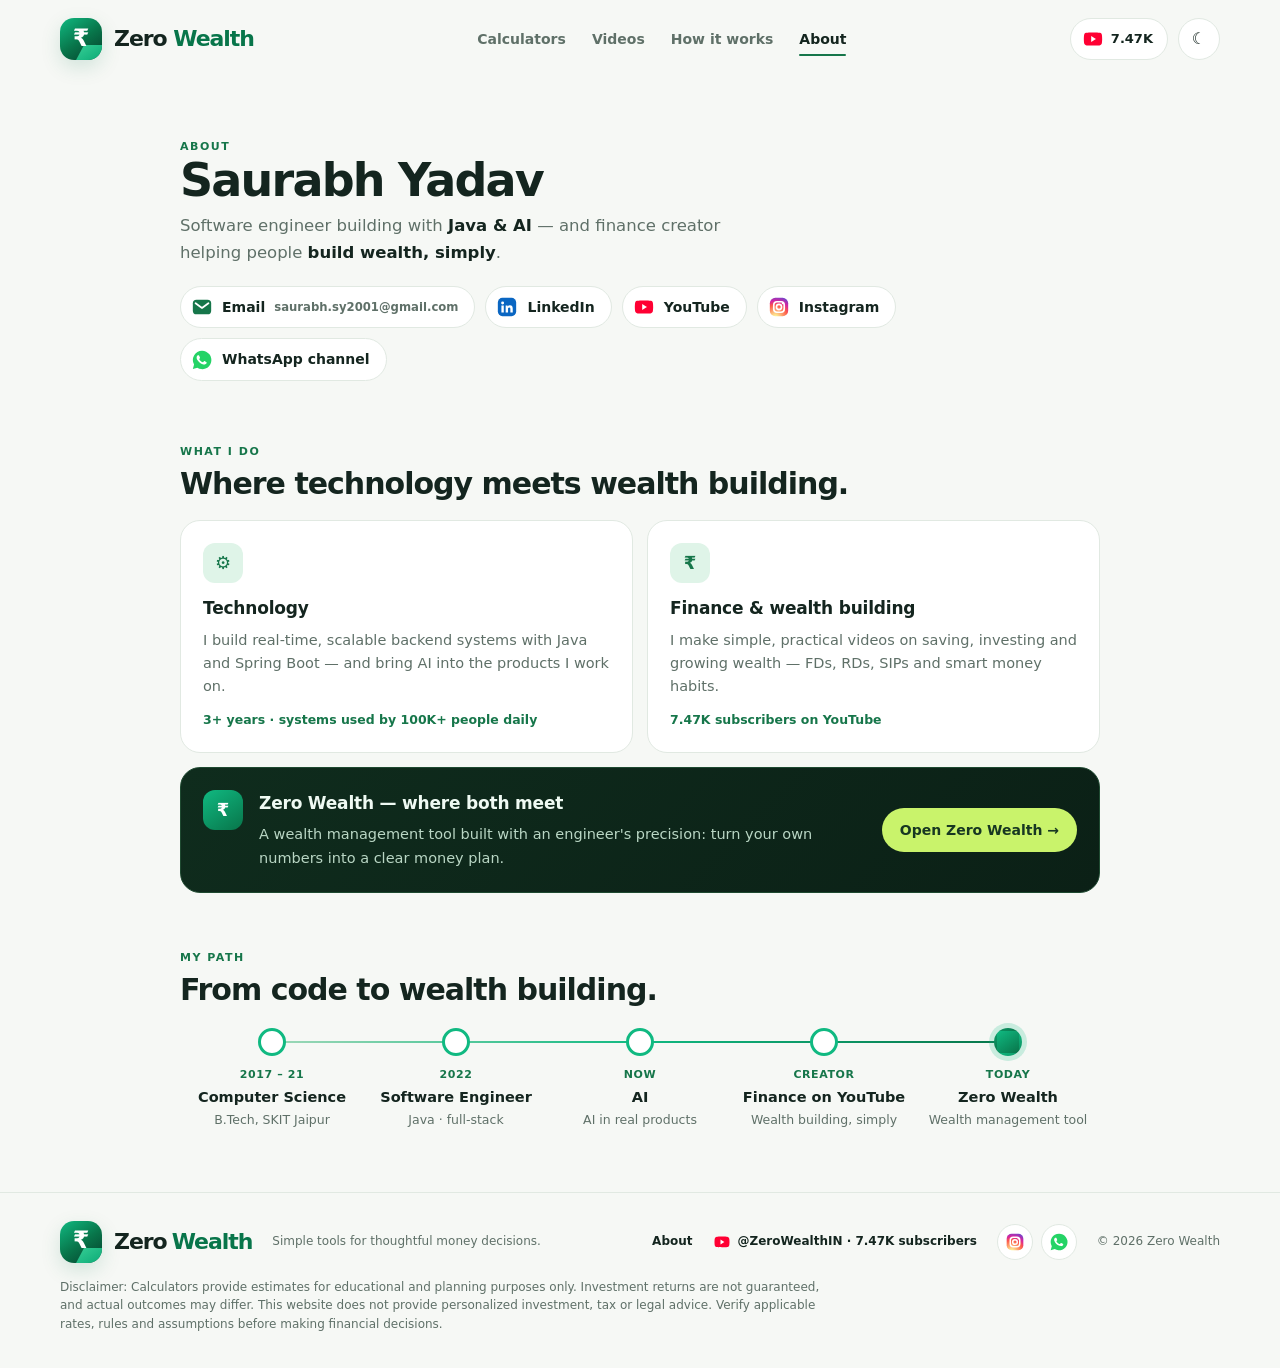
==== commit 66780895: "One footer on every page; About page: contacts at the top, no badge - About and calculators pages no" ====
--- a/about.html
+++ b/about.html
@@ -38,17 +38,10 @@
 h2{font-size:clamp(24px,2.6vw,30px);letter-spacing:-1px;line-height:1.2;margin:6px 0 0}
 
 /* intro */
-.intro{padding:64px 0 40px;display:flex;gap:28px;align-items:center}
-.avatar{flex:none;width:96px;height:96px;border-radius:28px;display:grid;place-items:center;background:linear-gradient(145deg,#10b981 0%,#08754a 52%,#063d2b 100%);color:#fff;font-size:34px;font-weight:850;letter-spacing:-1px;box-shadow:0 16px 36px #08754a3a;position:relative;overflow:hidden}
-.avatar:after{content:"";position:absolute;inset:auto 0 0 52%;height:30%;background:linear-gradient(135deg,#34d399,#10b981);transform:skewX(-28deg);opacity:.75}
-.avatar span{position:relative;z-index:1}
+.intro{padding:60px 0 34px}
 .intro h1{font-size:clamp(32px,4.2vw,46px);letter-spacing:-1.8px;line-height:1.08;margin:0 0 8px}
 .intro p{margin:0;color:var(--muted);font-size:16.5px;max-width:560px}
 .intro p b{color:var(--text);font-weight:750}
-.socials{display:flex;gap:8px;margin-top:16px}
-.socials a{width:38px;height:38px;border-radius:50%;display:grid;place-items:center;border:1px solid var(--line);background:var(--surface);transition:transform .2s,border-color .2s}
-.socials a:hover{transform:translateY(-2px);border-color:var(--green)}
-.socials svg{width:19px;height:19px}
 
 /* two worlds */
 .section{padding:28px 0}
@@ -78,22 +71,19 @@
 .path span{display:block;font-size:12.5px;color:var(--muted);line-height:1.4}
 
 /* contact */
-.contact{display:flex;flex-wrap:wrap;gap:10px;margin-top:18px}
+.contact{display:flex;flex-wrap:wrap;gap:10px;margin-top:20px}
 .contact a{display:inline-flex;align-items:center;gap:9px;border:1px solid var(--line);background:var(--surface);border-radius:999px;padding:9px 16px 9px 10px;font-size:14px;font-weight:700;transition:border-color .2s,transform .2s}
 .contact a:hover{border-color:var(--green);transform:translateY(-2px)}
 .contact svg{width:22px;height:22px;flex:none}
 .contact small{font-weight:600;color:var(--muted)}
 
-.footer{margin-top:48px;border-top:1px solid var(--line);padding:24px 0 32px;color:var(--muted);font-size:12.5px}
-.footer .row{display:flex;justify-content:space-between;align-items:center;gap:16px;flex-wrap:wrap}
 
 @media(max-width:860px){.navlinks{display:none}}
 @media(max-width:700px){
  .wrap{width:calc(100% - 28px)}
  .nav{padding:0 14px;min-height:68px}.wordmark{font-size:19px}
  .ytpill [data-yt-subs]{display:none}.ytpill{padding:0 10px}
- .intro{flex-direction:column;align-items:flex-start;gap:18px;padding-top:36px}
- .avatar{width:76px;height:76px;border-radius:22px;font-size:27px}
+ .intro{padding-top:36px}
  .cards{grid-template-columns:1fr}
  .card.meet{flex-direction:column;align-items:flex-start}
  .path{grid-template-columns:1fr;gap:16px;padding-left:4px}
@@ -118,16 +108,16 @@
 <main class="wrap">
   <!-- intro -->
   <section class="intro" aria-labelledby="name">
-    <div class="avatar" aria-hidden="true"><span>SY</span></div>
     <div>
       <div class="kicker">About</div>
       <h1 id="name">Saurabh Yadav</h1>
       <p>Software engineer building with <b>Java &amp; AI</b> — and finance creator helping people <b>build wealth, simply</b>.</p>
-      <nav class="socials" aria-label="Find me online">
-        <a href="https://www.linkedin.com/in/saurabh-yadav-407834169/" target="_blank" rel="noopener" aria-label="LinkedIn" title="LinkedIn"><svg viewBox="0 0 24 24" aria-hidden="true"><rect x="2" y="2" width="20" height="20" rx="5" fill="#0a66c2"/><path fill="#fff" d="M7.2 6.1a1.6 1.6 0 1 1 0 3.2 1.6 1.6 0 0 1 0-3.2ZM5.9 10.3h2.6V18H5.9v-7.7Zm4.2 0h2.5v1.05h.04c.35-.66 1.2-1.36 2.48-1.36 2.65 0 3.14 1.74 3.14 4V18h-2.6v-3.5c0-.84-.02-1.92-1.17-1.92-1.17 0-1.35.91-1.35 1.86V18h-2.6v-7.7Z"/></svg></a>
-        <a data-yt-link href="https://www.youtube.com/channel/UCn2tPHDpXme_rNmy6tBPUNg" target="_blank" rel="noopener" aria-label="YouTube" title="YouTube"><svg viewBox="0 0 24 24" aria-hidden="true"><path d="M21.6 7.2a2.7 2.7 0 0 0-1.9-1.9C18 4.8 12 4.8 12 4.8s-6 0-7.7.5a2.7 2.7 0 0 0-1.9 1.9C2 8.9 2 12 2 12s0 3.1.4 4.8a2.7 2.7 0 0 0 1.9 1.9c1.7.5 7.7.5 7.7.5s6 0 7.7-.5a2.7 2.7 0 0 0 1.9-1.9c.4-1.7.4-4.8.4-4.8s0-3.1-.4-4.8Z" fill="#ff0033"/><path d="m10 15.2 5.2-3.2L10 8.8Z" fill="#fff"/></svg></a>
-        <a href="https://www.instagram.com/hey.saurabhyadav/" target="_blank" rel="noopener" aria-label="Instagram" title="Instagram"><svg viewBox="0 0 24 24" aria-hidden="true"><defs><radialGradient id="igA" cx="30%" cy="107%" r="150%"><stop offset="0" stop-color="#fdf497"/><stop offset=".05" stop-color="#fdf497"/><stop offset=".45" stop-color="#fd5949"/><stop offset=".6" stop-color="#d6249f"/><stop offset=".9" stop-color="#285aeb"/></radialGradient></defs><rect x="2" y="2" width="20" height="20" rx="6" fill="url(#igA)"/><rect x="6.3" y="6.3" width="11.4" height="11.4" rx="3.5" fill="none" stroke="#fff" stroke-width="1.8"/><circle cx="12" cy="12" r="2.8" fill="none" stroke="#fff" stroke-width="1.8"/><circle cx="16.1" cy="7.9" r="1.1" fill="#fff"/></svg></a>
-        <a href="mailto:saurabh.sy2001@gmail.com" aria-label="Email" title="Email"><svg viewBox="0 0 24 24" aria-hidden="true"><rect x="2" y="4" width="20" height="16" rx="4" fill="#16764a"/><path d="m5 8 7 5 7-5" fill="none" stroke="#fff" stroke-width="2" stroke-linecap="round" stroke-linejoin="round"/></svg></a>
+      <nav class="contact" aria-label="Contact and social links">
+        <a href="mailto:saurabh.sy2001@gmail.com"><svg viewBox="0 0 24 24" aria-hidden="true"><rect x="2" y="4" width="20" height="16" rx="4" fill="#16764a"/><path d="m5 8 7 5 7-5" fill="none" stroke="#fff" stroke-width="2" stroke-linecap="round" stroke-linejoin="round"/></svg>Email <small>saurabh.sy2001@gmail.com</small></a>
+        <a href="https://www.linkedin.com/in/saurabh-yadav-407834169/" target="_blank" rel="noopener"><svg viewBox="0 0 24 24" aria-hidden="true"><rect x="2" y="2" width="20" height="20" rx="5" fill="#0a66c2"/><path fill="#fff" d="M7.2 6.1a1.6 1.6 0 1 1 0 3.2 1.6 1.6 0 0 1 0-3.2ZM5.9 10.3h2.6V18H5.9v-7.7Zm4.2 0h2.5v1.05h.04c.35-.66 1.2-1.36 2.48-1.36 2.65 0 3.14 1.74 3.14 4V18h-2.6v-3.5c0-.84-.02-1.92-1.17-1.92-1.17 0-1.35.91-1.35 1.86V18h-2.6v-7.7Z"/></svg>LinkedIn</a>
+        <a data-yt-link href="https://www.youtube.com/channel/UCn2tPHDpXme_rNmy6tBPUNg" target="_blank" rel="noopener"><svg viewBox="0 0 24 24" aria-hidden="true"><path d="M21.6 7.2a2.7 2.7 0 0 0-1.9-1.9C18 4.8 12 4.8 12 4.8s-6 0-7.7.5a2.7 2.7 0 0 0-1.9 1.9C2 8.9 2 12 2 12s0 3.1.4 4.8a2.7 2.7 0 0 0 1.9 1.9c1.7.5 7.7.5 7.7.5s6 0 7.7-.5a2.7 2.7 0 0 0 1.9-1.9c.4-1.7.4-4.8.4-4.8s0-3.1-.4-4.8Z" fill="#ff0033"/><path d="m10 15.2 5.2-3.2L10 8.8Z" fill="#fff"/></svg>YouTube</a>
+        <a href="https://www.instagram.com/hey.saurabhyadav/" target="_blank" rel="noopener"><svg viewBox="0 0 24 24" aria-hidden="true"><defs><radialGradient id="igB" cx="30%" cy="107%" r="150%"><stop offset="0" stop-color="#fdf497"/><stop offset=".05" stop-color="#fdf497"/><stop offset=".45" stop-color="#fd5949"/><stop offset=".6" stop-color="#d6249f"/><stop offset=".9" stop-color="#285aeb"/></radialGradient></defs><rect x="2" y="2" width="20" height="20" rx="6" fill="url(#igB)"/><rect x="6.3" y="6.3" width="11.4" height="11.4" rx="3.5" fill="none" stroke="#fff" stroke-width="1.8"/><circle cx="12" cy="12" r="2.8" fill="none" stroke="#fff" stroke-width="1.8"/><circle cx="16.1" cy="7.9" r="1.1" fill="#fff"/></svg>Instagram</a>
+        <a href="https://whatsapp.com/channel/0029Vb93MCZInlqURFZPZw1O" target="_blank" rel="noopener"><svg viewBox="0 0 24 24" aria-hidden="true"><path fill="#25d366" d="M12 2a10 10 0 0 0-8.66 15l-1.3 4.76 4.88-1.28A10 10 0 1 0 12 2Z"/><path fill="#fff" d="M8.9 7.3c-.2-.45-.4-.46-.6-.47h-.5c-.18 0-.47.07-.72.34-.25.27-.94.92-.94 2.25s.97 2.6 1.1 2.79c.13.18 1.87 2.98 4.6 4.06 2.28.9 2.74.72 3.24.67.5-.04 1.6-.65 1.82-1.28.23-.63.23-1.17.16-1.28-.07-.11-.25-.18-.52-.31l-1.82-.9c-.25-.09-.43-.13-.61.14-.18.27-.7.89-.86 1.07-.16.18-.32.2-.59.07-.27-.14-1.13-.42-2.16-1.33-.8-.71-1.34-1.59-1.5-1.86-.16-.27-.02-.42.12-.55.12-.12.27-.32.4-.48.14-.16.18-.27.27-.45.09-.18.05-.34-.02-.48l-.83-2.03Z"/></svg>WhatsApp channel</a>
       </nav>
     </div>
   </section>
@@ -156,24 +146,9 @@
     </ol>
   </section>
 
-  <!-- contact -->
-  <section class="section" id="contact" aria-labelledby="hello">
-    <div class="kicker">Say hello</div>
-    <h2 id="hello">Let's connect.</h2>
-    <div class="contact">
-      <a href="mailto:saurabh.sy2001@gmail.com"><svg viewBox="0 0 24 24" aria-hidden="true"><rect x="2" y="4" width="20" height="16" rx="4" fill="#16764a"/><path d="m5 8 7 5 7-5" fill="none" stroke="#fff" stroke-width="2" stroke-linecap="round" stroke-linejoin="round"/></svg>Email <small>saurabh.sy2001@gmail.com</small></a>
-      <a href="https://www.linkedin.com/in/saurabh-yadav-407834169/" target="_blank" rel="noopener"><svg viewBox="0 0 24 24" aria-hidden="true"><rect x="2" y="2" width="20" height="20" rx="5" fill="#0a66c2"/><path fill="#fff" d="M7.2 6.1a1.6 1.6 0 1 1 0 3.2 1.6 1.6 0 0 1 0-3.2ZM5.9 10.3h2.6V18H5.9v-7.7Zm4.2 0h2.5v1.05h.04c.35-.66 1.2-1.36 2.48-1.36 2.65 0 3.14 1.74 3.14 4V18h-2.6v-3.5c0-.84-.02-1.92-1.17-1.92-1.17 0-1.35.91-1.35 1.86V18h-2.6v-7.7Z"/></svg>LinkedIn</a>
-      <a data-yt-link href="https://www.youtube.com/channel/UCn2tPHDpXme_rNmy6tBPUNg" target="_blank" rel="noopener"><svg viewBox="0 0 24 24" aria-hidden="true"><path d="M21.6 7.2a2.7 2.7 0 0 0-1.9-1.9C18 4.8 12 4.8 12 4.8s-6 0-7.7.5a2.7 2.7 0 0 0-1.9 1.9C2 8.9 2 12 2 12s0 3.1.4 4.8a2.7 2.7 0 0 0 1.9 1.9c1.7.5 7.7.5 7.7.5s6 0 7.7-.5a2.7 2.7 0 0 0 1.9-1.9c.4-1.7.4-4.8.4-4.8s0-3.1-.4-4.8Z" fill="#ff0033"/><path d="m10 15.2 5.2-3.2L10 8.8Z" fill="#fff"/></svg>YouTube</a>
-      <a href="https://www.instagram.com/hey.saurabhyadav/" target="_blank" rel="noopener"><svg viewBox="0 0 24 24" aria-hidden="true"><defs><radialGradient id="igB" cx="30%" cy="107%" r="150%"><stop offset="0" stop-color="#fdf497"/><stop offset=".05" stop-color="#fdf497"/><stop offset=".45" stop-color="#fd5949"/><stop offset=".6" stop-color="#d6249f"/><stop offset=".9" stop-color="#285aeb"/></radialGradient></defs><rect x="2" y="2" width="20" height="20" rx="6" fill="url(#igB)"/><rect x="6.3" y="6.3" width="11.4" height="11.4" rx="3.5" fill="none" stroke="#fff" stroke-width="1.8"/><circle cx="12" cy="12" r="2.8" fill="none" stroke="#fff" stroke-width="1.8"/><circle cx="16.1" cy="7.9" r="1.1" fill="#fff"/></svg>Instagram</a>
-      <a href="https://whatsapp.com/channel/0029Vb93MCZInlqURFZPZw1O" target="_blank" rel="noopener"><svg viewBox="0 0 24 24" aria-hidden="true"><path fill="#25d366" d="M12 2a10 10 0 0 0-8.66 15l-1.3 4.76 4.88-1.28A10 10 0 1 0 12 2Z"/><path fill="#fff" d="M8.9 7.3c-.2-.45-.4-.46-.6-.47h-.5c-.18 0-.47.07-.72.34-.25.27-.94.92-.94 2.25s.97 2.6 1.1 2.79c.13.18 1.87 2.98 4.6 4.06 2.28.9 2.74.72 3.24.67.5-.04 1.6-.65 1.82-1.28.23-.63.23-1.17.16-1.28-.07-.11-.25-.18-.52-.31l-1.82-.9c-.25-.09-.43-.13-.61.14-.18.27-.7.89-.86 1.07-.16.18-.32.2-.59.07-.27-.14-1.13-.42-2.16-1.33-.8-.71-1.34-1.59-1.5-1.86-.16-.27-.02-.42.12-.55.12-.12.27-.32.4-.48.14-.16.18-.27.27-.45.09-.18.05-.34-.02-.48l-.83-2.03Z"/></svg>WhatsApp channel</a>
-    </div>
-  </section>
 </main>
 
-<footer class="footer"><div class="wrap row">
-  <a class="brand" href="index.html" aria-label="Zero Wealth home"><span class="brandmark" aria-hidden="true">₹</span><span class="wordmark"><span>Zero</span><span> Wealth</span></span></a>
-  <span>© <span id="year">2026</span> Zero Wealth</span>
-</div></footer>
+<footer class="footer site-footer"><div class="fcontainer"><div class="footerrow"><a class="brand" href="index.html" aria-label="Zero Wealth home"><span class="brandmark" aria-hidden="true">₹</span><span class="wordmark"><span>Zero</span><span> Wealth</span></span></a><span class="foottag">Simple tools for thoughtful money decisions.</span><span class="footmeta"><a class="footabout" href="about.html">About</a><a class="footyt" data-yt-link href="https://www.youtube.com/channel/UCn2tPHDpXme_rNmy6tBPUNg" target="_blank" rel="noopener"><svg viewBox="0 0 24 24" aria-hidden="true"><path d="M21.6 7.2a2.7 2.7 0 0 0-1.9-1.9C18 4.8 12 4.8 12 4.8s-6 0-7.7.5a2.7 2.7 0 0 0-1.9 1.9C2 8.9 2 12 2 12s0 3.1.4 4.8a2.7 2.7 0 0 0 1.9 1.9c1.7.5 7.7.5 7.7.5s6 0 7.7-.5a2.7 2.7 0 0 0 1.9-1.9c.4-1.7.4-4.8.4-4.8s0-3.1-.4-4.8Z" fill="#ff0033"/><path d="m10 15.2 5.2-3.2L10 8.8Z" fill="#fff"/></svg><span>@ZeroWealthIN · <span data-yt-subs>YouTube</span> subscribers</span></a><span class="footsocial"><a class="soc" href="https://www.instagram.com/hey.saurabhyadav/" target="_blank" rel="noopener" aria-label="Instagram: @hey.saurabhyadav" title="Instagram · @hey.saurabhyadav"><svg viewBox="0 0 24 24" aria-hidden="true"><defs><radialGradient id="igGradHome" cx="30%" cy="107%" r="150%"><stop offset="0" stop-color="#fdf497"/><stop offset=".05" stop-color="#fdf497"/><stop offset=".45" stop-color="#fd5949"/><stop offset=".6" stop-color="#d6249f"/><stop offset=".9" stop-color="#285aeb"/></radialGradient></defs><rect x="2" y="2" width="20" height="20" rx="6" fill="url(#igGradHome)"/><rect x="6.3" y="6.3" width="11.4" height="11.4" rx="3.5" fill="none" stroke="#fff" stroke-width="1.8"/><circle cx="12" cy="12" r="2.8" fill="none" stroke="#fff" stroke-width="1.8"/><circle cx="16.1" cy="7.9" r="1.1" fill="#fff"/></svg></a><a class="soc" href="https://whatsapp.com/channel/0029Vb93MCZInlqURFZPZw1O" target="_blank" rel="noopener" aria-label="Zero Wealth WhatsApp channel" title="WhatsApp channel"><svg viewBox="0 0 24 24" aria-hidden="true"><path fill="#25d366" d="M12 2a10 10 0 0 0-8.66 15l-1.3 4.76 4.88-1.28A10 10 0 1 0 12 2Z"/><path fill="#fff" d="M8.9 7.3c-.2-.45-.4-.46-.6-.47h-.5c-.18 0-.47.07-.72.34-.25.27-.94.92-.94 2.25s.97 2.6 1.1 2.79c.13.18 1.87 2.98 4.6 4.06 2.28.9 2.74.72 3.24.67.5-.04 1.6-.65 1.82-1.28.23-.63.23-1.17.16-1.28-.07-.11-.25-.18-.52-.31l-1.82-.9c-.25-.09-.43-.13-.61.14-.18.27-.7.89-.86 1.07-.16.18-.32.2-.59.07-.27-.14-1.13-.42-2.16-1.33-.8-.71-1.34-1.59-1.5-1.86-.16-.27-.02-.42.12-.55.12-.12.27-.32.4-.48.14-.16.18-.27.27-.45.09-.18.05-.34-.02-.48l-.83-2.03Z"/></svg></a></span><span class="footcopy">© <span id="year"></span> Zero Wealth</span></span></div><p class="disclaimer">Disclaimer: Calculators provide estimates for educational and planning purposes only. Investment returns are not guaranteed, and actual outcomes may differ. This website does not provide personalized investment, tax or legal advice. Verify applicable rates, rules and assumptions before making financial decisions.</p></div></footer>
 <script>document.getElementById('year').textContent=new Date().getFullYear();</script>
 <script src="data/youtube.js"></script><script src="yt.js"></script>
 </body>
--- a/yt.css
+++ b/yt.css
@@ -79,6 +79,7 @@
 .footer .foottag{flex:1;min-width:220px}
 .footer .footmeta{display:inline-flex;align-items:center;gap:20px;flex-wrap:wrap}
 .footer .footcopy{white-space:nowrap}
+.footabout{font-weight:800;color:var(--text);text-decoration:none}.footabout:hover{color:var(--green)}
 /* Instagram / WhatsApp buttons */
 .footsocial{display:inline-flex;align-items:center;gap:8px}
 .soc{width:36px;height:36px;border:1px solid var(--line);border-radius:50%;display:grid;place-items:center;background:var(--surface);transition:border-color .2s,transform .2s}
@@ -121,3 +122,18 @@
  .watchcard{flex-wrap:wrap}.wthumb{width:100%}.wgo{display:none}
 }
 @media(prefers-reduced-motion:reduce){.ytv,.ytsub,.ytthumb .pb svg{transition:none}.ytv:hover,.ytsub:hover{transform:none}}
+
+/* ---------- one footer for every page (home page styles, for pages that don't have them) ---------- */
+.site-footer{margin-top:35px;border-top:1px solid var(--line);padding:28px 0 35px;color:var(--muted);font-size:12px;line-height:1.55}
+.site-footer .fcontainer{width:min(1160px,calc(100% - 40px));margin:auto}
+.site-footer .footerrow{display:flex;justify-content:space-between;gap:20px;flex-wrap:wrap}
+.site-footer .brand{display:flex;align-items:center;gap:12px;color:var(--text);text-decoration:none}
+.site-footer .brandmark{position:relative;isolation:isolate;width:42px;height:42px;flex:0 0 42px;border-radius:14px;display:grid;place-items:center;overflow:hidden;background:linear-gradient(145deg,#10b981 0%,#08754a 52%,#063d2b 100%);box-shadow:0 7px 20px #08754a26;font-size:0}
+.site-footer .brandmark:before{content:"₹";position:relative;z-index:1;font-size:24px;font-weight:850;color:#fff}
+.site-footer .brandmark:after{content:"";position:absolute;inset:auto 0 0 48%;height:36%;background:linear-gradient(135deg,#34d399,#10b981);transform:skewX(-28deg);opacity:.9}
+.site-footer .wordmark{display:inline-flex;align-items:baseline;gap:5px;font-size:22px;font-weight:850;letter-spacing:-1.05px;line-height:1;color:var(--text);white-space:nowrap}
+.site-footer .wordmark span:last-child{color:#08754a}
+[data-theme=dark] .site-footer .wordmark span:first-child{color:#f1f7f3}
+[data-theme=dark] .site-footer .wordmark span:last-child{color:#34d399}
+.site-footer .disclaimer{max-width:760px;margin:15px 0 0}
+@media(max-width:600px){.site-footer .fcontainer{width:calc(100% - 28px)}.site-footer .wordmark{font-size:19px;letter-spacing:-.8px}}
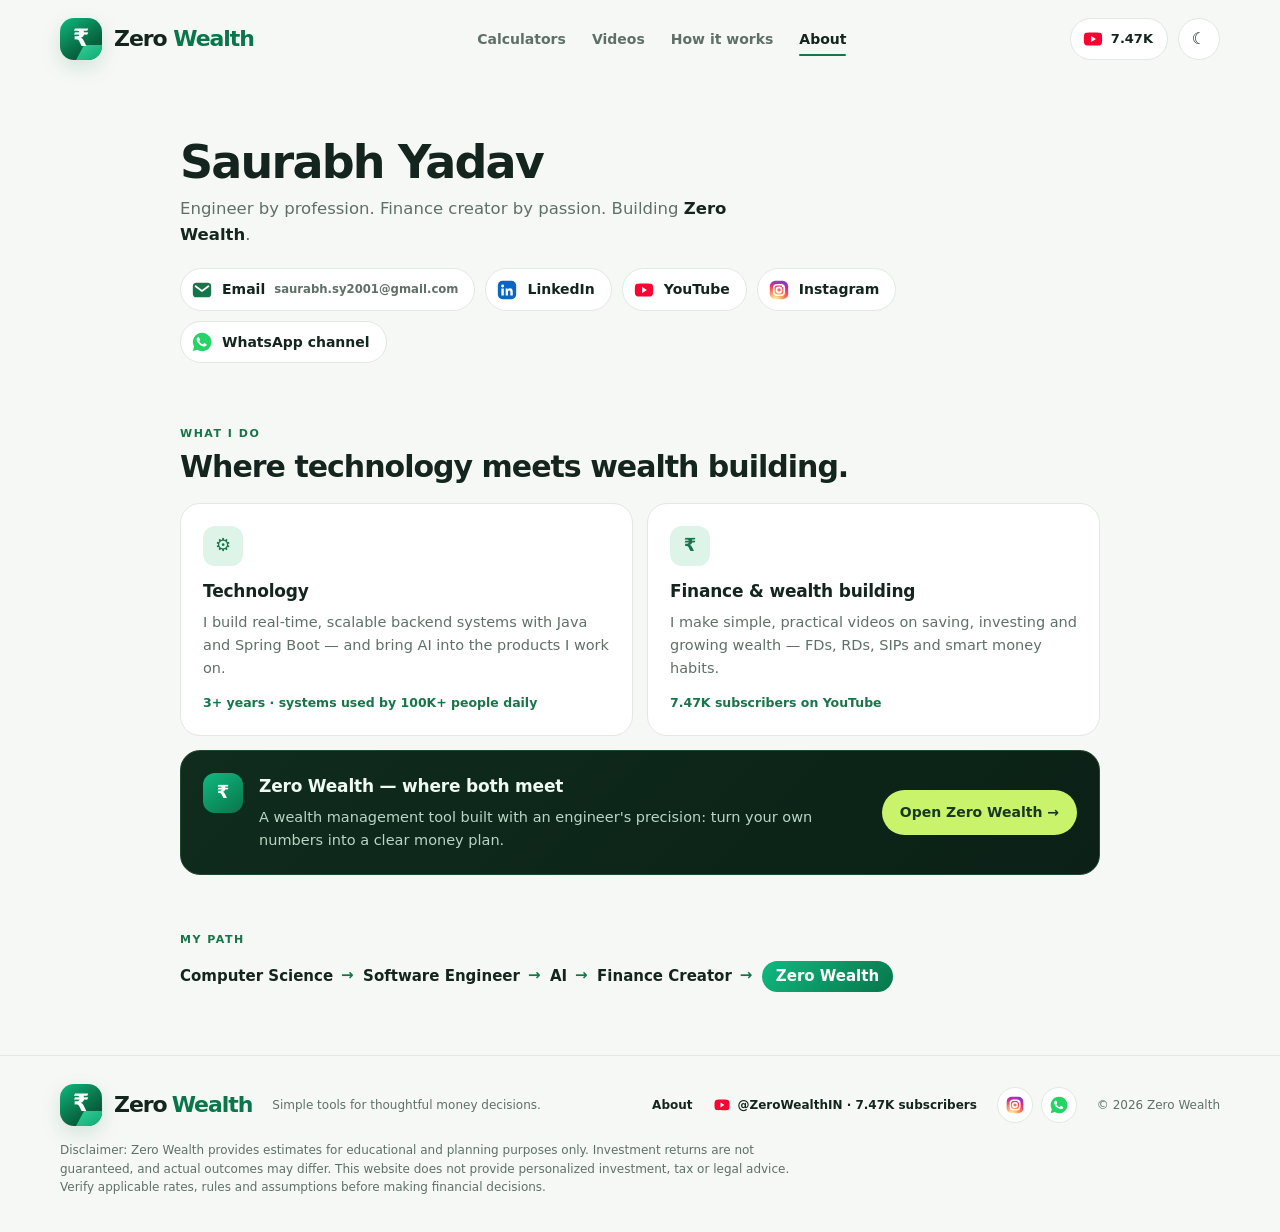
==== commit 4fc96aa0: "About page: shorter intro and a one-line path; footer disclaimer names Zero Wealth - Intro: name + "" ====
--- a/about.html
+++ b/about.html
@@ -59,16 +59,12 @@
 .card.meet>div{display:flex;gap:16px;align-items:flex-start}
 .card.meet>div .ic{margin:0;flex:none}
 
-/* compact path */
-.path{list-style:none;padding:0;margin:20px 0 0;display:grid;grid-template-columns:repeat(5,minmax(0,1fr));position:relative}
-.path:before{content:"";position:absolute;left:10%;right:10%;top:13px;height:2px;background:linear-gradient(90deg,#9fd8b8,#10b981,#08754a)}
-[data-theme="dark"] .path:before{background:linear-gradient(90deg,#1f5c3c,#10b981,#34d399)}
-.path li{position:relative;text-align:center;padding:0 6px}
-.path i{display:block;width:28px;height:28px;margin:0 auto 10px;border-radius:50%;background:var(--surface);border:3px solid #10b981;position:relative;z-index:1}
-.path li.now i{background:linear-gradient(145deg,#10b981,#08754a);border-color:transparent;box-shadow:0 0 0 5px color-mix(in srgb,#10b981 20%,transparent)}
-.path small{display:block;font-size:11px;font-weight:850;letter-spacing:.6px;text-transform:uppercase;color:var(--green)}
-.path b{display:block;font-size:14.5px;margin:2px 0}
-.path span{display:block;font-size:12.5px;color:var(--muted);line-height:1.4}
+/* path: one simple line */
+.path{list-style:none;padding:0;margin:12px 0 0;display:flex;flex-wrap:wrap;align-items:center;row-gap:10px}
+.path li{position:relative;font-size:15px;font-weight:700;line-height:1.3}
+.path li+li{margin-left:30px}
+.path li+li:before{content:"→";position:absolute;left:-22px;top:50%;transform:translateY(-52%);color:var(--green);font-weight:800}
+.path li.now{padding:6px 14px;border-radius:999px;background:linear-gradient(135deg,#10b981,#08754a);color:#fff}
 
 /* contact */
 .contact{display:flex;flex-wrap:wrap;gap:10px;margin-top:20px}
@@ -86,11 +82,6 @@
  .intro{padding-top:36px}
  .cards{grid-template-columns:1fr}
  .card.meet{flex-direction:column;align-items:flex-start}
- .path{grid-template-columns:1fr;gap:16px;padding-left:4px}
- .path:before{left:17px;right:auto;top:14px;bottom:14px;width:2px;height:auto;background:linear-gradient(#9fd8b8,#10b981,#08754a)}
- [data-theme="dark"] .path:before{background:linear-gradient(#1f5c3c,#10b981,#34d399)}
- .path li{display:grid;grid-template-columns:28px 1fr;column-gap:14px;text-align:left;padding:0}
- .path i{margin:0;grid-row:span 3}
 }
 @media(prefers-reduced-motion:reduce){*{transition:none!important}}
 </style>
@@ -109,9 +100,8 @@
   <!-- intro -->
   <section class="intro" aria-labelledby="name">
     <div>
-      <div class="kicker">About</div>
       <h1 id="name">Saurabh Yadav</h1>
-      <p>Software engineer building with <b>Java &amp; AI</b> — and finance creator helping people <b>build wealth, simply</b>.</p>
+      <p>Engineer by profession. Finance creator by passion. Building <b>Zero Wealth</b>.</p>
       <nav class="contact" aria-label="Contact and social links">
         <a href="mailto:saurabh.sy2001@gmail.com"><svg viewBox="0 0 24 24" aria-hidden="true"><rect x="2" y="4" width="20" height="16" rx="4" fill="#16764a"/><path d="m5 8 7 5 7-5" fill="none" stroke="#fff" stroke-width="2" stroke-linecap="round" stroke-linejoin="round"/></svg>Email <small>saurabh.sy2001@gmail.com</small></a>
         <a href="https://www.linkedin.com/in/saurabh-yadav-407834169/" target="_blank" rel="noopener"><svg viewBox="0 0 24 24" aria-hidden="true"><rect x="2" y="2" width="20" height="20" rx="5" fill="#0a66c2"/><path fill="#fff" d="M7.2 6.1a1.6 1.6 0 1 1 0 3.2 1.6 1.6 0 0 1 0-3.2ZM5.9 10.3h2.6V18H5.9v-7.7Zm4.2 0h2.5v1.05h.04c.35-.66 1.2-1.36 2.48-1.36 2.65 0 3.14 1.74 3.14 4V18h-2.6v-3.5c0-.84-.02-1.92-1.17-1.92-1.17 0-1.35.91-1.35 1.86V18h-2.6v-7.7Z"/></svg>LinkedIn</a>
@@ -133,22 +123,21 @@
     </div>
   </section>
 
-  <!-- compact path -->
+  <!-- path -->
   <section class="section" aria-labelledby="pathTitle">
-    <div class="kicker">My path</div>
-    <h2 id="pathTitle">From code to wealth building.</h2>
+    <div class="kicker" id="pathTitle">My path</div>
     <ol class="path">
-      <li><i aria-hidden="true"></i><small>2017 – 21</small><b>Computer Science</b><span>B.Tech, SKIT Jaipur</span></li>
-      <li><i aria-hidden="true"></i><small>2022</small><b>Software Engineer</b><span>Java · full-stack</span></li>
-      <li><i aria-hidden="true"></i><small>Now</small><b>AI</b><span>AI in real products</span></li>
-      <li><i aria-hidden="true"></i><small>Creator</small><b>Finance on YouTube</b><span>Wealth building, simply</span></li>
-      <li class="now"><i aria-hidden="true"></i><small>Today</small><b>Zero Wealth</b><span>Wealth management tool</span></li>
+      <li>Computer Science</li>
+      <li>Software Engineer</li>
+      <li>AI</li>
+      <li>Finance Creator</li>
+      <li class="now">Zero Wealth</li>
     </ol>
   </section>
 
 </main>
 
-<footer class="footer site-footer"><div class="fcontainer"><div class="footerrow"><a class="brand" href="index.html" aria-label="Zero Wealth home"><span class="brandmark" aria-hidden="true">₹</span><span class="wordmark"><span>Zero</span><span> Wealth</span></span></a><span class="foottag">Simple tools for thoughtful money decisions.</span><span class="footmeta"><a class="footabout" href="about.html">About</a><a class="footyt" data-yt-link href="https://www.youtube.com/channel/UCn2tPHDpXme_rNmy6tBPUNg" target="_blank" rel="noopener"><svg viewBox="0 0 24 24" aria-hidden="true"><path d="M21.6 7.2a2.7 2.7 0 0 0-1.9-1.9C18 4.8 12 4.8 12 4.8s-6 0-7.7.5a2.7 2.7 0 0 0-1.9 1.9C2 8.9 2 12 2 12s0 3.1.4 4.8a2.7 2.7 0 0 0 1.9 1.9c1.7.5 7.7.5 7.7.5s6 0 7.7-.5a2.7 2.7 0 0 0 1.9-1.9c.4-1.7.4-4.8.4-4.8s0-3.1-.4-4.8Z" fill="#ff0033"/><path d="m10 15.2 5.2-3.2L10 8.8Z" fill="#fff"/></svg><span>@ZeroWealthIN · <span data-yt-subs>YouTube</span> subscribers</span></a><span class="footsocial"><a class="soc" href="https://www.instagram.com/hey.saurabhyadav/" target="_blank" rel="noopener" aria-label="Instagram: @hey.saurabhyadav" title="Instagram · @hey.saurabhyadav"><svg viewBox="0 0 24 24" aria-hidden="true"><defs><radialGradient id="igGradHome" cx="30%" cy="107%" r="150%"><stop offset="0" stop-color="#fdf497"/><stop offset=".05" stop-color="#fdf497"/><stop offset=".45" stop-color="#fd5949"/><stop offset=".6" stop-color="#d6249f"/><stop offset=".9" stop-color="#285aeb"/></radialGradient></defs><rect x="2" y="2" width="20" height="20" rx="6" fill="url(#igGradHome)"/><rect x="6.3" y="6.3" width="11.4" height="11.4" rx="3.5" fill="none" stroke="#fff" stroke-width="1.8"/><circle cx="12" cy="12" r="2.8" fill="none" stroke="#fff" stroke-width="1.8"/><circle cx="16.1" cy="7.9" r="1.1" fill="#fff"/></svg></a><a class="soc" href="https://whatsapp.com/channel/0029Vb93MCZInlqURFZPZw1O" target="_blank" rel="noopener" aria-label="Zero Wealth WhatsApp channel" title="WhatsApp channel"><svg viewBox="0 0 24 24" aria-hidden="true"><path fill="#25d366" d="M12 2a10 10 0 0 0-8.66 15l-1.3 4.76 4.88-1.28A10 10 0 1 0 12 2Z"/><path fill="#fff" d="M8.9 7.3c-.2-.45-.4-.46-.6-.47h-.5c-.18 0-.47.07-.72.34-.25.27-.94.92-.94 2.25s.97 2.6 1.1 2.79c.13.18 1.87 2.98 4.6 4.06 2.28.9 2.74.72 3.24.67.5-.04 1.6-.65 1.82-1.28.23-.63.23-1.17.16-1.28-.07-.11-.25-.18-.52-.31l-1.82-.9c-.25-.09-.43-.13-.61.14-.18.27-.7.89-.86 1.07-.16.18-.32.2-.59.07-.27-.14-1.13-.42-2.16-1.33-.8-.71-1.34-1.59-1.5-1.86-.16-.27-.02-.42.12-.55.12-.12.27-.32.4-.48.14-.16.18-.27.27-.45.09-.18.05-.34-.02-.48l-.83-2.03Z"/></svg></a></span><span class="footcopy">© <span id="year"></span> Zero Wealth</span></span></div><p class="disclaimer">Disclaimer: Calculators provide estimates for educational and planning purposes only. Investment returns are not guaranteed, and actual outcomes may differ. This website does not provide personalized investment, tax or legal advice. Verify applicable rates, rules and assumptions before making financial decisions.</p></div></footer>
+<footer class="footer site-footer"><div class="fcontainer"><div class="footerrow"><a class="brand" href="index.html" aria-label="Zero Wealth home"><span class="brandmark" aria-hidden="true">₹</span><span class="wordmark"><span>Zero</span><span> Wealth</span></span></a><span class="foottag">Simple tools for thoughtful money decisions.</span><span class="footmeta"><a class="footabout" href="about.html">About</a><a class="footyt" data-yt-link href="https://www.youtube.com/channel/UCn2tPHDpXme_rNmy6tBPUNg" target="_blank" rel="noopener"><svg viewBox="0 0 24 24" aria-hidden="true"><path d="M21.6 7.2a2.7 2.7 0 0 0-1.9-1.9C18 4.8 12 4.8 12 4.8s-6 0-7.7.5a2.7 2.7 0 0 0-1.9 1.9C2 8.9 2 12 2 12s0 3.1.4 4.8a2.7 2.7 0 0 0 1.9 1.9c1.7.5 7.7.5 7.7.5s6 0 7.7-.5a2.7 2.7 0 0 0 1.9-1.9c.4-1.7.4-4.8.4-4.8s0-3.1-.4-4.8Z" fill="#ff0033"/><path d="m10 15.2 5.2-3.2L10 8.8Z" fill="#fff"/></svg><span>@ZeroWealthIN · <span data-yt-subs>YouTube</span> subscribers</span></a><span class="footsocial"><a class="soc" href="https://www.instagram.com/hey.saurabhyadav/" target="_blank" rel="noopener" aria-label="Instagram: @hey.saurabhyadav" title="Instagram · @hey.saurabhyadav"><svg viewBox="0 0 24 24" aria-hidden="true"><defs><radialGradient id="igGradHome" cx="30%" cy="107%" r="150%"><stop offset="0" stop-color="#fdf497"/><stop offset=".05" stop-color="#fdf497"/><stop offset=".45" stop-color="#fd5949"/><stop offset=".6" stop-color="#d6249f"/><stop offset=".9" stop-color="#285aeb"/></radialGradient></defs><rect x="2" y="2" width="20" height="20" rx="6" fill="url(#igGradHome)"/><rect x="6.3" y="6.3" width="11.4" height="11.4" rx="3.5" fill="none" stroke="#fff" stroke-width="1.8"/><circle cx="12" cy="12" r="2.8" fill="none" stroke="#fff" stroke-width="1.8"/><circle cx="16.1" cy="7.9" r="1.1" fill="#fff"/></svg></a><a class="soc" href="https://whatsapp.com/channel/0029Vb93MCZInlqURFZPZw1O" target="_blank" rel="noopener" aria-label="Zero Wealth WhatsApp channel" title="WhatsApp channel"><svg viewBox="0 0 24 24" aria-hidden="true"><path fill="#25d366" d="M12 2a10 10 0 0 0-8.66 15l-1.3 4.76 4.88-1.28A10 10 0 1 0 12 2Z"/><path fill="#fff" d="M8.9 7.3c-.2-.45-.4-.46-.6-.47h-.5c-.18 0-.47.07-.72.34-.25.27-.94.92-.94 2.25s.97 2.6 1.1 2.79c.13.18 1.87 2.98 4.6 4.06 2.28.9 2.74.72 3.24.67.5-.04 1.6-.65 1.82-1.28.23-.63.23-1.17.16-1.28-.07-.11-.25-.18-.52-.31l-1.82-.9c-.25-.09-.43-.13-.61.14-.18.27-.7.89-.86 1.07-.16.18-.32.2-.59.07-.27-.14-1.13-.42-2.16-1.33-.8-.71-1.34-1.59-1.5-1.86-.16-.27-.02-.42.12-.55.12-.12.27-.32.4-.48.14-.16.18-.27.27-.45.09-.18.05-.34-.02-.48l-.83-2.03Z"/></svg></a></span><span class="footcopy">© <span id="year"></span> Zero Wealth</span></span></div><p class="disclaimer">Disclaimer: Zero Wealth provides estimates for educational and planning purposes only. Investment returns are not guaranteed, and actual outcomes may differ. This website does not provide personalized investment, tax or legal advice. Verify applicable rates, rules and assumptions before making financial decisions.</p></div></footer>
 <script>document.getElementById('year').textContent=new Date().getFullYear();</script>
 <script src="data/youtube.js"></script><script src="yt.js"></script>
 </body>
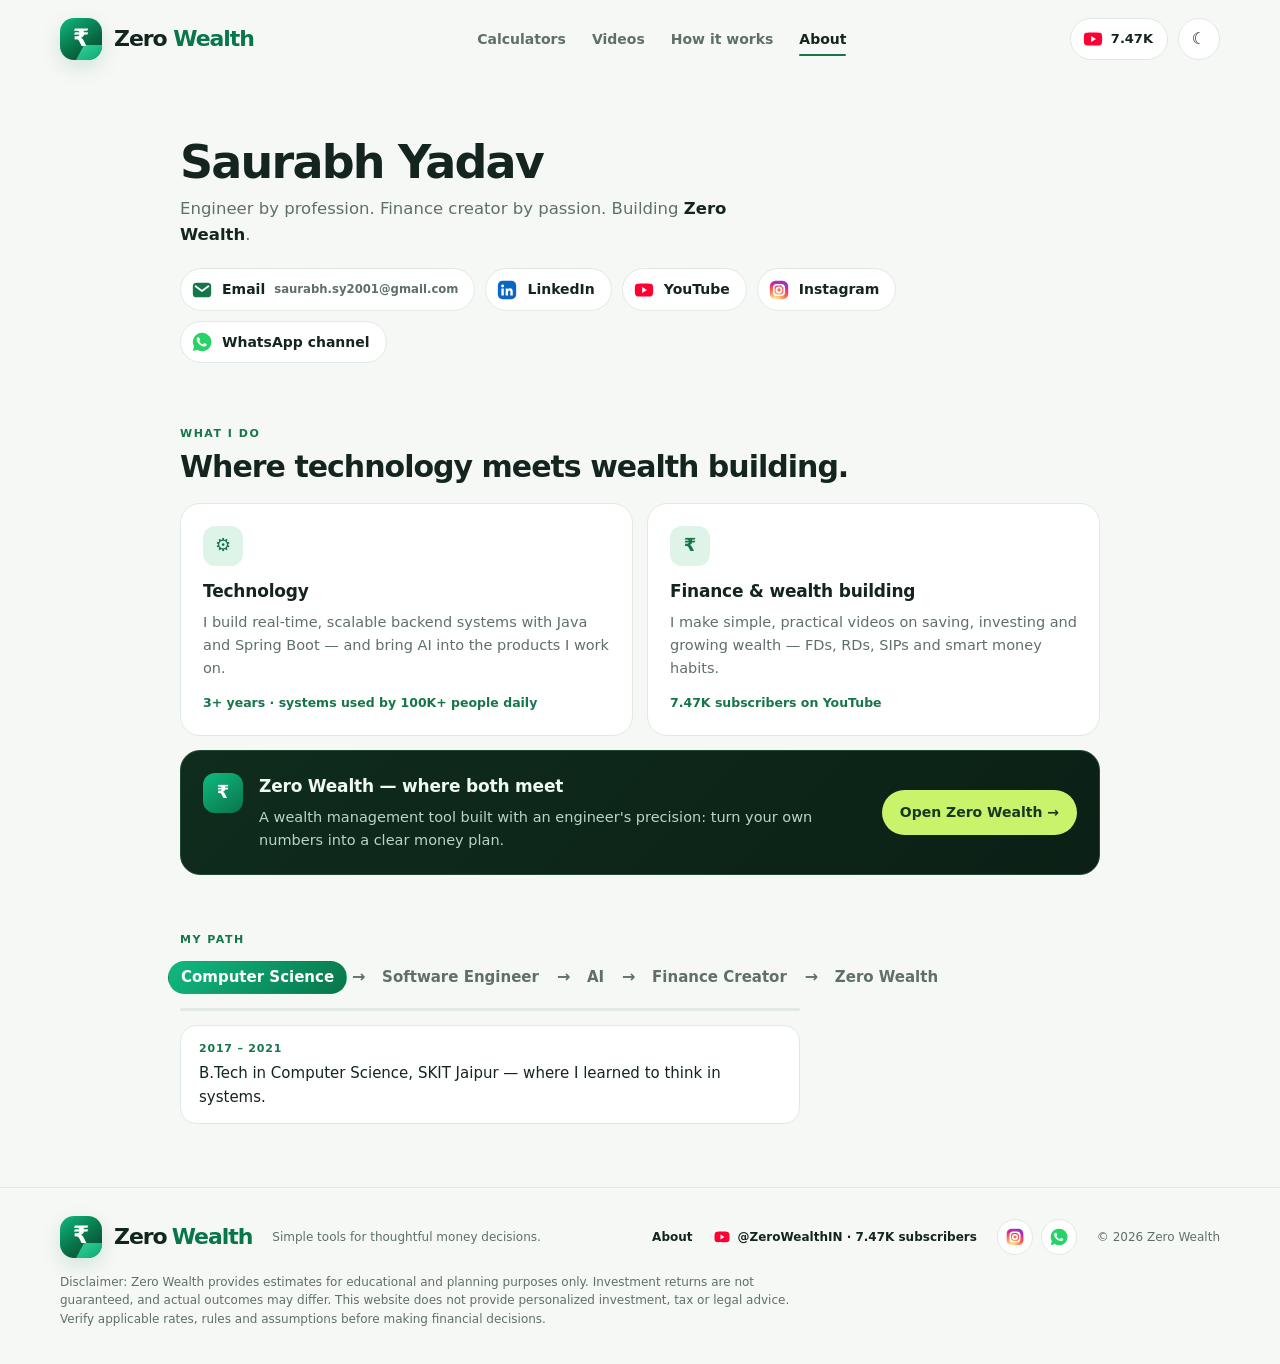
==== commit f6d3e495: "About page: interactive My path - Steps are tabs: click, tap or use arrow keys / Home / End - The se" ====
--- a/about.html
+++ b/about.html
@@ -59,12 +59,25 @@
 .card.meet>div{display:flex;gap:16px;align-items:flex-start}
 .card.meet>div .ic{margin:0;flex:none}
 
-/* path: one simple line */
-.path{list-style:none;padding:0;margin:12px 0 0;display:flex;flex-wrap:wrap;align-items:center;row-gap:10px}
-.path li{position:relative;font-size:15px;font-weight:700;line-height:1.3}
-.path li+li{margin-left:30px}
-.path li+li:before{content:"→";position:absolute;left:-22px;top:50%;transform:translateY(-52%);color:var(--green);font-weight:800}
-.path li.now{padding:6px 14px;border-radius:999px;background:linear-gradient(135deg,#10b981,#08754a);color:#fff}
+/* path: one line of steps — tap one to see its story */
+.path{list-style:none;padding:0;margin:12px 0 0 -12px;display:flex;flex-wrap:wrap;align-items:center;row-gap:10px}
+.path li{position:relative}
+.path li+li{margin-left:22px}
+.path li+li:before{content:"→";position:absolute;left:-17px;top:50%;transform:translateY(-52%);color:var(--muted);font-weight:800;transition:color .25s}
+.path li.done+li:before{color:var(--green)}
+.path button{font:inherit;font-size:15px;font-weight:700;line-height:1.3;color:var(--muted);background:none;border:1px solid transparent;border-radius:999px;padding:6px 12px;cursor:pointer;transition:color .25s,background-color .25s,border-color .25s}
+.path button:hover{color:var(--text);border-color:var(--line);background:var(--surface)}
+.path li.done button{color:var(--text)}
+.path button[aria-selected="true"]{color:#fff;background:linear-gradient(135deg,#10b981,#08754a);border-color:transparent}
+.pathbar{height:3px;border-radius:3px;background:var(--line);margin:14px 0 0;overflow:hidden;max-width:620px}
+.pathbar i{display:block;height:100%;width:100%;border-radius:3px;background:linear-gradient(90deg,#34d399,#08754a);transition:width .45s ease}
+.pathdetail{margin-top:14px;max-width:620px;border:1px solid var(--line);background:var(--surface);border-radius:16px;padding:14px 18px;min-height:78px;transition:opacity .2s}
+.pathdetail.swap{opacity:.25}
+.pathdetail small{display:block;font-size:11px;font-weight:850;letter-spacing:.8px;text-transform:uppercase;color:var(--green)}
+.pathdetail p{margin:3px 0 0;font-size:15px;color:var(--text)}
+.pathdetail a{display:inline-block;margin-top:6px;font-size:13.5px;font-weight:800;color:var(--green)}
+.pathdetail a[hidden]{display:none}
+@media(prefers-reduced-motion:reduce){.pathbar i,.pathdetail,.path button,.path li+li:before{transition:none}}
 
 /* contact */
 .contact{display:flex;flex-wrap:wrap;gap:10px;margin-top:20px}
@@ -123,21 +136,73 @@
     </div>
   </section>
 
-  <!-- path -->
+  <!-- path (interactive) -->
   <section class="section" aria-labelledby="pathTitle">
     <div class="kicker" id="pathTitle">My path</div>
-    <ol class="path">
-      <li>Computer Science</li>
-      <li>Software Engineer</li>
-      <li>AI</li>
-      <li>Finance Creator</li>
-      <li class="now">Zero Wealth</li>
+    <ol class="path" role="tablist" aria-label="My path">
+      <li role="presentation"><button type="button" role="tab" id="step0" aria-controls="pathDetail" aria-selected="false" tabindex="-1" data-i="0">Computer Science</button></li>
+      <li role="presentation"><button type="button" role="tab" id="step1" aria-controls="pathDetail" aria-selected="false" tabindex="-1" data-i="1">Software Engineer</button></li>
+      <li role="presentation"><button type="button" role="tab" id="step2" aria-controls="pathDetail" aria-selected="false" tabindex="-1" data-i="2">AI</button></li>
+      <li role="presentation"><button type="button" role="tab" id="step3" aria-controls="pathDetail" aria-selected="false" tabindex="-1" data-i="3">Finance Creator</button></li>
+      <li role="presentation"><button type="button" role="tab" id="step4" aria-controls="pathDetail" aria-selected="true" tabindex="0" data-i="4">Zero Wealth</button></li>
     </ol>
+    <div class="pathbar" aria-hidden="true"><i></i></div>
+    <div class="pathdetail" id="pathDetail" role="tabpanel" aria-labelledby="step4" aria-live="polite">
+      <small>Today</small>
+      <p>A wealth management tool where technology meets wealth building.</p>
+      <a href="index.html">Open Zero Wealth →</a>
+    </div>
   </section>
 
 </main>
 
 <footer class="footer site-footer"><div class="fcontainer"><div class="footerrow"><a class="brand" href="index.html" aria-label="Zero Wealth home"><span class="brandmark" aria-hidden="true">₹</span><span class="wordmark"><span>Zero</span><span> Wealth</span></span></a><span class="foottag">Simple tools for thoughtful money decisions.</span><span class="footmeta"><a class="footabout" href="about.html">About</a><a class="footyt" data-yt-link href="https://www.youtube.com/channel/UCn2tPHDpXme_rNmy6tBPUNg" target="_blank" rel="noopener"><svg viewBox="0 0 24 24" aria-hidden="true"><path d="M21.6 7.2a2.7 2.7 0 0 0-1.9-1.9C18 4.8 12 4.8 12 4.8s-6 0-7.7.5a2.7 2.7 0 0 0-1.9 1.9C2 8.9 2 12 2 12s0 3.1.4 4.8a2.7 2.7 0 0 0 1.9 1.9c1.7.5 7.7.5 7.7.5s6 0 7.7-.5a2.7 2.7 0 0 0 1.9-1.9c.4-1.7.4-4.8.4-4.8s0-3.1-.4-4.8Z" fill="#ff0033"/><path d="m10 15.2 5.2-3.2L10 8.8Z" fill="#fff"/></svg><span>@ZeroWealthIN · <span data-yt-subs>YouTube</span> subscribers</span></a><span class="footsocial"><a class="soc" href="https://www.instagram.com/hey.saurabhyadav/" target="_blank" rel="noopener" aria-label="Instagram: @hey.saurabhyadav" title="Instagram · @hey.saurabhyadav"><svg viewBox="0 0 24 24" aria-hidden="true"><defs><radialGradient id="igGradHome" cx="30%" cy="107%" r="150%"><stop offset="0" stop-color="#fdf497"/><stop offset=".05" stop-color="#fdf497"/><stop offset=".45" stop-color="#fd5949"/><stop offset=".6" stop-color="#d6249f"/><stop offset=".9" stop-color="#285aeb"/></radialGradient></defs><rect x="2" y="2" width="20" height="20" rx="6" fill="url(#igGradHome)"/><rect x="6.3" y="6.3" width="11.4" height="11.4" rx="3.5" fill="none" stroke="#fff" stroke-width="1.8"/><circle cx="12" cy="12" r="2.8" fill="none" stroke="#fff" stroke-width="1.8"/><circle cx="16.1" cy="7.9" r="1.1" fill="#fff"/></svg></a><a class="soc" href="https://whatsapp.com/channel/0029Vb93MCZInlqURFZPZw1O" target="_blank" rel="noopener" aria-label="Zero Wealth WhatsApp channel" title="WhatsApp channel"><svg viewBox="0 0 24 24" aria-hidden="true"><path fill="#25d366" d="M12 2a10 10 0 0 0-8.66 15l-1.3 4.76 4.88-1.28A10 10 0 1 0 12 2Z"/><path fill="#fff" d="M8.9 7.3c-.2-.45-.4-.46-.6-.47h-.5c-.18 0-.47.07-.72.34-.25.27-.94.92-.94 2.25s.97 2.6 1.1 2.79c.13.18 1.87 2.98 4.6 4.06 2.28.9 2.74.72 3.24.67.5-.04 1.6-.65 1.82-1.28.23-.63.23-1.17.16-1.28-.07-.11-.25-.18-.52-.31l-1.82-.9c-.25-.09-.43-.13-.61.14-.18.27-.7.89-.86 1.07-.16.18-.32.2-.59.07-.27-.14-1.13-.42-2.16-1.33-.8-.71-1.34-1.59-1.5-1.86-.16-.27-.02-.42.12-.55.12-.12.27-.32.4-.48.14-.16.18-.27.27-.45.09-.18.05-.34-.02-.48l-.83-2.03Z"/></svg></a></span><span class="footcopy">© <span id="year"></span> Zero Wealth</span></span></div><p class="disclaimer">Disclaimer: Zero Wealth provides estimates for educational and planning purposes only. Investment returns are not guaranteed, and actual outcomes may differ. This website does not provide personalized investment, tax or legal advice. Verify applicable rates, rules and assumptions before making financial decisions.</p></div></footer>
+<script>
+/* My path: tabs (click, tap or arrow keys), a progress bar, and a one-time walk-through when it first scrolls into view */
+(function(){
+  var steps=[
+    {when:'2017 – 2021',text:'B.Tech in Computer Science, SKIT Jaipur — where I learned to think in systems.'},
+    {when:'2022 – now',text:'Java & Spring Boot backends and full-stack web — real-time systems used by 100K+ people daily.'},
+    {when:'Now',text:'Bringing AI into real products — smarter recommendations and personalisation.'},
+    {when:'YouTube',text:'Simple, practical videos on saving, investing and building wealth.',link:['Watch on YouTube ↗','https://www.youtube.com/channel/UCn2tPHDpXme_rNmy6tBPUNg',true]},
+    {when:'Today',text:'A wealth management tool where technology meets wealth building.',link:['Open Zero Wealth →','index.html',false]}
+  ];
+  var list=document.querySelector('.path'); if(!list) return;
+  var tabs=[].slice.call(list.querySelectorAll('[role=tab]')), panel=document.getElementById('pathDetail'), bar=document.querySelector('.pathbar i');
+  var when=panel.querySelector('small'), text=panel.querySelector('p'), link=panel.querySelector('a'), timer=null, current=4;
+  var reduce=window.matchMedia&&matchMedia('(prefers-reduced-motion: reduce)').matches;
+  function select(i,focus){
+    current=i;
+    tabs.forEach(function(t,k){var on=k===i;t.setAttribute('aria-selected',String(on));t.tabIndex=on?0:-1;t.parentNode.classList.toggle('done',k<i);});
+    panel.setAttribute('aria-labelledby',tabs[i].id);
+    bar.style.width=(i/(tabs.length-1)*100)+'%';
+    var d=steps[i];
+    panel.classList.add('swap');
+    setTimeout(function(){
+      when.textContent=d.when; text.textContent=d.text;
+      if(d.link){link.hidden=false;link.textContent=d.link[0];link.href=d.link[1];if(d.link[2]){link.target='_blank';link.rel='noopener';}else{link.removeAttribute('target');link.removeAttribute('rel');}}else link.hidden=true;
+      panel.classList.remove('swap');
+    },reduce?0:120);
+    if(focus) tabs[i].focus();
+  }
+  function stop(){ if(timer){clearInterval(timer);timer=null;} }
+  tabs.forEach(function(t,i){ t.addEventListener('click',function(){stop();select(i);}); });
+  list.addEventListener('keydown',function(e){
+    var k={ArrowRight:1,ArrowDown:1,ArrowLeft:-1,ArrowUp:-1}[e.key], i=current;
+    if(k) i=(current+k+tabs.length)%tabs.length; else if(e.key==='Home') i=0; else if(e.key==='End') i=tabs.length-1; else return;
+    e.preventDefault(); stop(); select(i,true);
+  });
+  select(4);
+  // walk through the journey once, the first time it's on screen
+  if(!reduce&&'IntersectionObserver' in window){
+    var io=new IntersectionObserver(function(en){
+      if(!en[0].isIntersecting) return; io.disconnect();
+      var i=0; select(0); timer=setInterval(function(){ i++; if(i>=tabs.length-1){stop();} select(Math.min(i,tabs.length-1)); },900);
+    },{threshold:.6});
+    io.observe(list);
+  }
+})();
+</script>
 <script>document.getElementById('year').textContent=new Date().getFullYear();</script>
 <script src="data/youtube.js"></script><script src="yt.js"></script>
 </body>
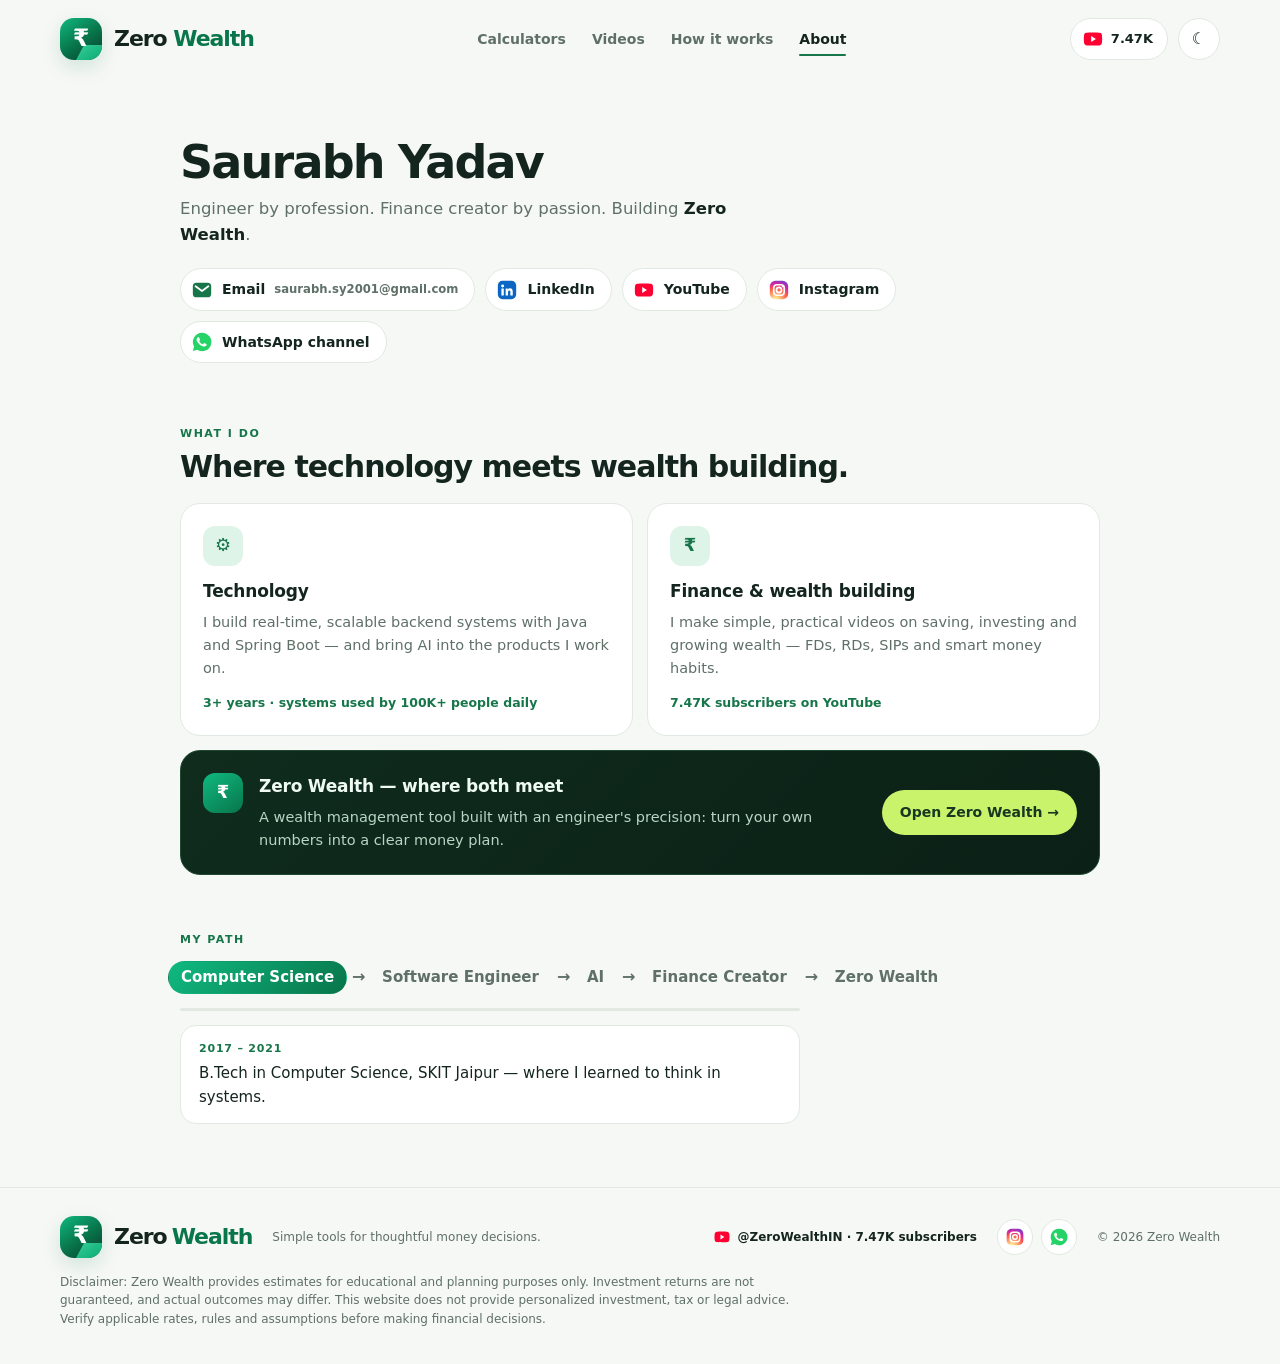
==== commit cda422aa: "Footer: remove the About link on all pages" ====
--- a/about.html
+++ b/about.html
@@ -156,7 +156,7 @@
 
 </main>
 
-<footer class="footer site-footer"><div class="fcontainer"><div class="footerrow"><a class="brand" href="index.html" aria-label="Zero Wealth home"><span class="brandmark" aria-hidden="true">₹</span><span class="wordmark"><span>Zero</span><span> Wealth</span></span></a><span class="foottag">Simple tools for thoughtful money decisions.</span><span class="footmeta"><a class="footabout" href="about.html">About</a><a class="footyt" data-yt-link href="https://www.youtube.com/channel/UCn2tPHDpXme_rNmy6tBPUNg" target="_blank" rel="noopener"><svg viewBox="0 0 24 24" aria-hidden="true"><path d="M21.6 7.2a2.7 2.7 0 0 0-1.9-1.9C18 4.8 12 4.8 12 4.8s-6 0-7.7.5a2.7 2.7 0 0 0-1.9 1.9C2 8.9 2 12 2 12s0 3.1.4 4.8a2.7 2.7 0 0 0 1.9 1.9c1.7.5 7.7.5 7.7.5s6 0 7.7-.5a2.7 2.7 0 0 0 1.9-1.9c.4-1.7.4-4.8.4-4.8s0-3.1-.4-4.8Z" fill="#ff0033"/><path d="m10 15.2 5.2-3.2L10 8.8Z" fill="#fff"/></svg><span>@ZeroWealthIN · <span data-yt-subs>YouTube</span> subscribers</span></a><span class="footsocial"><a class="soc" href="https://www.instagram.com/hey.saurabhyadav/" target="_blank" rel="noopener" aria-label="Instagram: @hey.saurabhyadav" title="Instagram · @hey.saurabhyadav"><svg viewBox="0 0 24 24" aria-hidden="true"><defs><radialGradient id="igGradHome" cx="30%" cy="107%" r="150%"><stop offset="0" stop-color="#fdf497"/><stop offset=".05" stop-color="#fdf497"/><stop offset=".45" stop-color="#fd5949"/><stop offset=".6" stop-color="#d6249f"/><stop offset=".9" stop-color="#285aeb"/></radialGradient></defs><rect x="2" y="2" width="20" height="20" rx="6" fill="url(#igGradHome)"/><rect x="6.3" y="6.3" width="11.4" height="11.4" rx="3.5" fill="none" stroke="#fff" stroke-width="1.8"/><circle cx="12" cy="12" r="2.8" fill="none" stroke="#fff" stroke-width="1.8"/><circle cx="16.1" cy="7.9" r="1.1" fill="#fff"/></svg></a><a class="soc" href="https://whatsapp.com/channel/0029Vb93MCZInlqURFZPZw1O" target="_blank" rel="noopener" aria-label="Zero Wealth WhatsApp channel" title="WhatsApp channel"><svg viewBox="0 0 24 24" aria-hidden="true"><path fill="#25d366" d="M12 2a10 10 0 0 0-8.66 15l-1.3 4.76 4.88-1.28A10 10 0 1 0 12 2Z"/><path fill="#fff" d="M8.9 7.3c-.2-.45-.4-.46-.6-.47h-.5c-.18 0-.47.07-.72.34-.25.27-.94.92-.94 2.25s.97 2.6 1.1 2.79c.13.18 1.87 2.98 4.6 4.06 2.28.9 2.74.72 3.24.67.5-.04 1.6-.65 1.82-1.28.23-.63.23-1.17.16-1.28-.07-.11-.25-.18-.52-.31l-1.82-.9c-.25-.09-.43-.13-.61.14-.18.27-.7.89-.86 1.07-.16.18-.32.2-.59.07-.27-.14-1.13-.42-2.16-1.33-.8-.71-1.34-1.59-1.5-1.86-.16-.27-.02-.42.12-.55.12-.12.27-.32.4-.48.14-.16.18-.27.27-.45.09-.18.05-.34-.02-.48l-.83-2.03Z"/></svg></a></span><span class="footcopy">© <span id="year"></span> Zero Wealth</span></span></div><p class="disclaimer">Disclaimer: Zero Wealth provides estimates for educational and planning purposes only. Investment returns are not guaranteed, and actual outcomes may differ. This website does not provide personalized investment, tax or legal advice. Verify applicable rates, rules and assumptions before making financial decisions.</p></div></footer>
+<footer class="footer site-footer"><div class="fcontainer"><div class="footerrow"><a class="brand" href="index.html" aria-label="Zero Wealth home"><span class="brandmark" aria-hidden="true">₹</span><span class="wordmark"><span>Zero</span><span> Wealth</span></span></a><span class="foottag">Simple tools for thoughtful money decisions.</span><span class="footmeta"><a class="footyt" data-yt-link href="https://www.youtube.com/channel/UCn2tPHDpXme_rNmy6tBPUNg" target="_blank" rel="noopener"><svg viewBox="0 0 24 24" aria-hidden="true"><path d="M21.6 7.2a2.7 2.7 0 0 0-1.9-1.9C18 4.8 12 4.8 12 4.8s-6 0-7.7.5a2.7 2.7 0 0 0-1.9 1.9C2 8.9 2 12 2 12s0 3.1.4 4.8a2.7 2.7 0 0 0 1.9 1.9c1.7.5 7.7.5 7.7.5s6 0 7.7-.5a2.7 2.7 0 0 0 1.9-1.9c.4-1.7.4-4.8.4-4.8s0-3.1-.4-4.8Z" fill="#ff0033"/><path d="m10 15.2 5.2-3.2L10 8.8Z" fill="#fff"/></svg><span>@ZeroWealthIN · <span data-yt-subs>YouTube</span> subscribers</span></a><span class="footsocial"><a class="soc" href="https://www.instagram.com/hey.saurabhyadav/" target="_blank" rel="noopener" aria-label="Instagram: @hey.saurabhyadav" title="Instagram · @hey.saurabhyadav"><svg viewBox="0 0 24 24" aria-hidden="true"><defs><radialGradient id="igGradHome" cx="30%" cy="107%" r="150%"><stop offset="0" stop-color="#fdf497"/><stop offset=".05" stop-color="#fdf497"/><stop offset=".45" stop-color="#fd5949"/><stop offset=".6" stop-color="#d6249f"/><stop offset=".9" stop-color="#285aeb"/></radialGradient></defs><rect x="2" y="2" width="20" height="20" rx="6" fill="url(#igGradHome)"/><rect x="6.3" y="6.3" width="11.4" height="11.4" rx="3.5" fill="none" stroke="#fff" stroke-width="1.8"/><circle cx="12" cy="12" r="2.8" fill="none" stroke="#fff" stroke-width="1.8"/><circle cx="16.1" cy="7.9" r="1.1" fill="#fff"/></svg></a><a class="soc" href="https://whatsapp.com/channel/0029Vb93MCZInlqURFZPZw1O" target="_blank" rel="noopener" aria-label="Zero Wealth WhatsApp channel" title="WhatsApp channel"><svg viewBox="0 0 24 24" aria-hidden="true"><path fill="#25d366" d="M12 2a10 10 0 0 0-8.66 15l-1.3 4.76 4.88-1.28A10 10 0 1 0 12 2Z"/><path fill="#fff" d="M8.9 7.3c-.2-.45-.4-.46-.6-.47h-.5c-.18 0-.47.07-.72.34-.25.27-.94.92-.94 2.25s.97 2.6 1.1 2.79c.13.18 1.87 2.98 4.6 4.06 2.28.9 2.74.72 3.24.67.5-.04 1.6-.65 1.82-1.28.23-.63.23-1.17.16-1.28-.07-.11-.25-.18-.52-.31l-1.82-.9c-.25-.09-.43-.13-.61.14-.18.27-.7.89-.86 1.07-.16.18-.32.2-.59.07-.27-.14-1.13-.42-2.16-1.33-.8-.71-1.34-1.59-1.5-1.86-.16-.27-.02-.42.12-.55.12-.12.27-.32.4-.48.14-.16.18-.27.27-.45.09-.18.05-.34-.02-.48l-.83-2.03Z"/></svg></a></span><span class="footcopy">© <span id="year"></span> Zero Wealth</span></span></div><p class="disclaimer">Disclaimer: Zero Wealth provides estimates for educational and planning purposes only. Investment returns are not guaranteed, and actual outcomes may differ. This website does not provide personalized investment, tax or legal advice. Verify applicable rates, rules and assumptions before making financial decisions.</p></div></footer>
 <script>
 /* My path: tabs (click, tap or arrow keys), a progress bar, and a one-time walk-through when it first scrolls into view */
 (function(){
--- a/yt.css
+++ b/yt.css
@@ -79,7 +79,7 @@
 .footer .foottag{flex:1;min-width:220px}
 .footer .footmeta{display:inline-flex;align-items:center;gap:20px;flex-wrap:wrap}
 .footer .footcopy{white-space:nowrap}
-.footabout{font-weight:800;color:var(--text);text-decoration:none}.footabout:hover{color:var(--green)}
+
 /* Instagram / WhatsApp buttons */
 .footsocial{display:inline-flex;align-items:center;gap:8px}
 .soc{width:36px;height:36px;border:1px solid var(--line);border-radius:50%;display:grid;place-items:center;background:var(--surface);transition:border-color .2s,transform .2s}
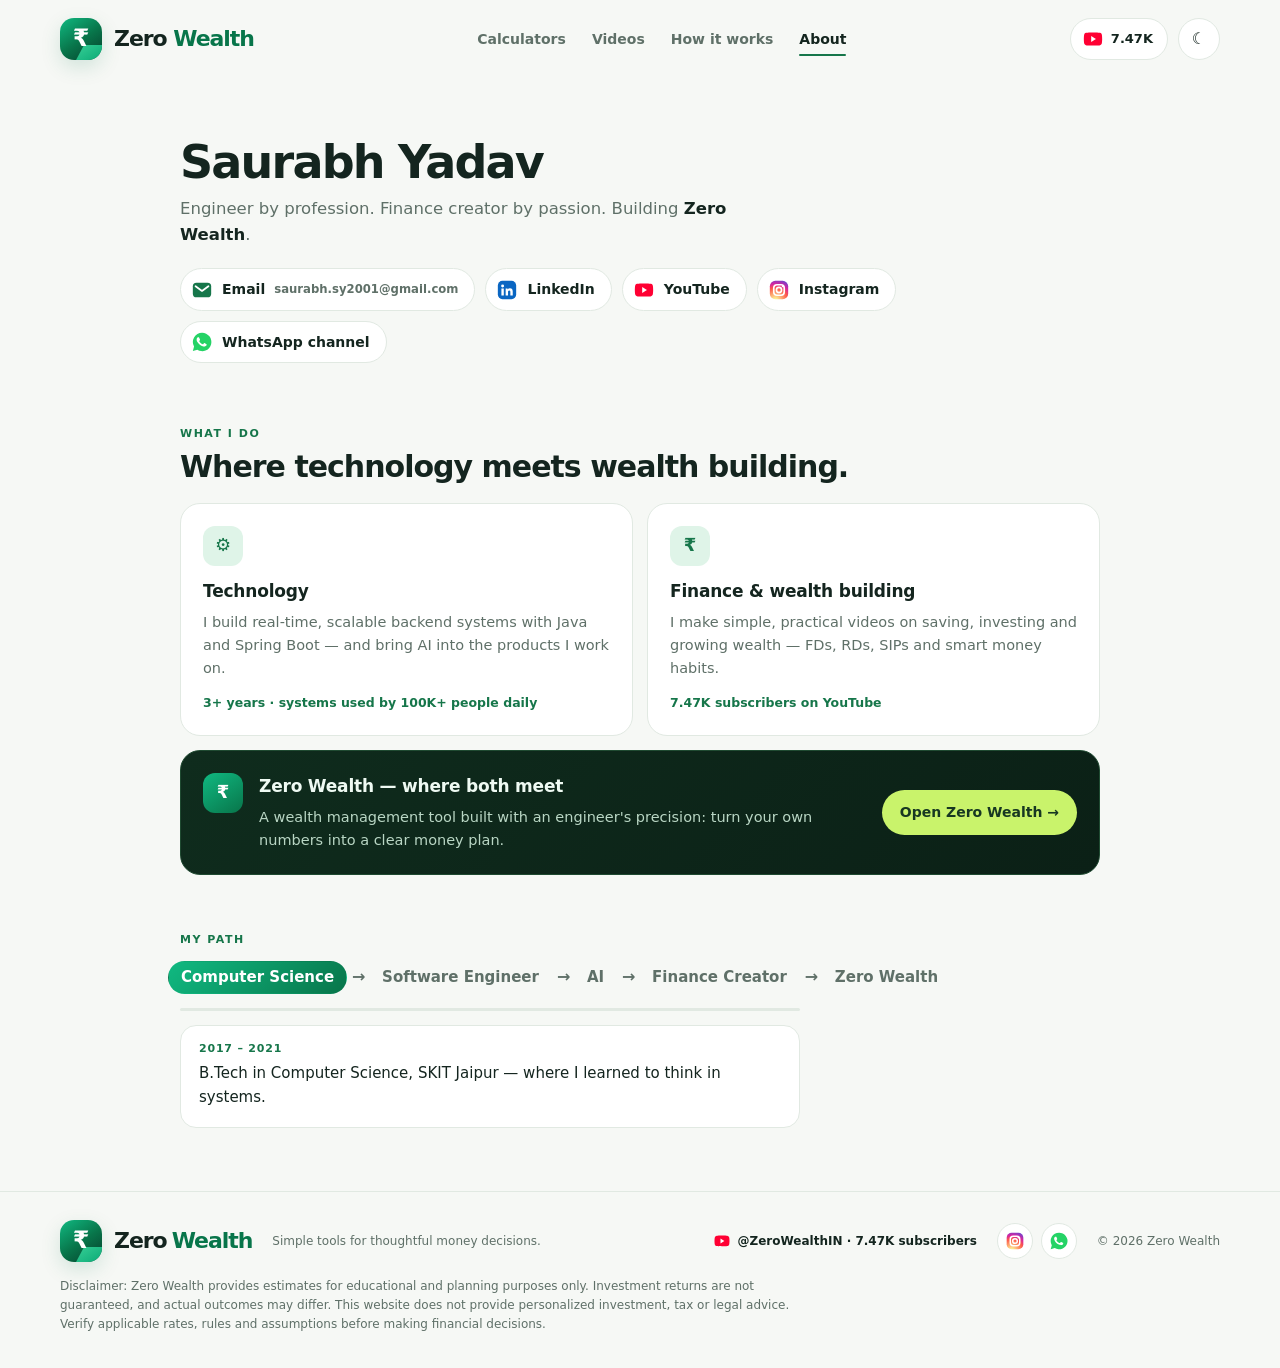
==== commit 9c60d4b7: "About page: stop the footer jumping while My path switches steps The story card under the path chang" ====
--- a/about.html
+++ b/about.html
@@ -71,13 +71,14 @@
 .path button[aria-selected="true"]{color:#fff;background:linear-gradient(135deg,#10b981,#08754a);border-color:transparent}
 .pathbar{height:3px;border-radius:3px;background:var(--line);margin:14px 0 0;overflow:hidden;max-width:620px}
 .pathbar i{display:block;height:100%;width:100%;border-radius:3px;background:linear-gradient(90deg,#34d399,#08754a);transition:width .45s ease}
-.pathdetail{margin-top:14px;max-width:620px;border:1px solid var(--line);background:var(--surface);border-radius:16px;padding:14px 18px;min-height:78px;transition:opacity .2s}
-.pathdetail.swap{opacity:.25}
+.pathdetail{margin-top:14px;max-width:620px;border:1px solid var(--line);background:var(--surface);border-radius:16px;padding:14px 18px;display:grid}
+/* every story sits in the same cell, so the card is always as tall as the longest one and nothing below it moves */
+.pd{grid-area:1/1;visibility:hidden;opacity:0;transition:opacity .25s,visibility 0s .25s}
+.pd.on{visibility:visible;opacity:1;transition:opacity .25s}
 .pathdetail small{display:block;font-size:11px;font-weight:850;letter-spacing:.8px;text-transform:uppercase;color:var(--green)}
 .pathdetail p{margin:3px 0 0;font-size:15px;color:var(--text)}
 .pathdetail a{display:inline-block;margin-top:6px;font-size:13.5px;font-weight:800;color:var(--green)}
-.pathdetail a[hidden]{display:none}
-@media(prefers-reduced-motion:reduce){.pathbar i,.pathdetail,.path button,.path li+li:before{transition:none}}
+@media(prefers-reduced-motion:reduce){.pathbar i,.pd,.path button,.path li+li:before{transition:none}}
 
 /* contact */
 .contact{display:flex;flex-wrap:wrap;gap:10px;margin-top:20px}
@@ -148,9 +149,11 @@
     </ol>
     <div class="pathbar" aria-hidden="true"><i></i></div>
     <div class="pathdetail" id="pathDetail" role="tabpanel" aria-labelledby="step4" aria-live="polite">
-      <small>Today</small>
-      <p>A wealth management tool where technology meets wealth building.</p>
-      <a href="index.html">Open Zero Wealth →</a>
+      <div class="pd" data-i="0" aria-hidden="true"><small>2017 – 2021</small><p>B.Tech in Computer Science, SKIT Jaipur — where I learned to think in systems.</p></div>
+      <div class="pd" data-i="1" aria-hidden="true"><small>2022 – now</small><p>Java &amp; Spring Boot backends and full-stack web — real-time systems used by 100K+ people daily.</p></div>
+      <div class="pd" data-i="2" aria-hidden="true"><small>Now</small><p>Bringing AI into real products — smarter recommendations and personalisation.</p></div>
+      <div class="pd" data-i="3" aria-hidden="true"><small>YouTube</small><p>Simple, practical videos on saving, investing and building wealth.</p><a href="https://www.youtube.com/channel/UCn2tPHDpXme_rNmy6tBPUNg" target="_blank" rel="noopener" tabindex="-1">Watch on YouTube ↗</a></div>
+      <div class="pd on" data-i="4"><small>Today</small><p>A wealth management tool where technology meets wealth building.</p><a href="index.html">Open Zero Wealth →</a></div>
     </div>
   </section>
 
@@ -160,29 +163,16 @@
 <script>
 /* My path: tabs (click, tap or arrow keys), a progress bar, and a one-time walk-through when it first scrolls into view */
 (function(){
-  var steps=[
-    {when:'2017 – 2021',text:'B.Tech in Computer Science, SKIT Jaipur — where I learned to think in systems.'},
-    {when:'2022 – now',text:'Java & Spring Boot backends and full-stack web — real-time systems used by 100K+ people daily.'},
-    {when:'Now',text:'Bringing AI into real products — smarter recommendations and personalisation.'},
-    {when:'YouTube',text:'Simple, practical videos on saving, investing and building wealth.',link:['Watch on YouTube ↗','https://www.youtube.com/channel/UCn2tPHDpXme_rNmy6tBPUNg',true]},
-    {when:'Today',text:'A wealth management tool where technology meets wealth building.',link:['Open Zero Wealth →','index.html',false]}
-  ];
   var list=document.querySelector('.path'); if(!list) return;
   var tabs=[].slice.call(list.querySelectorAll('[role=tab]')), panel=document.getElementById('pathDetail'), bar=document.querySelector('.pathbar i');
-  var when=panel.querySelector('small'), text=panel.querySelector('p'), link=panel.querySelector('a'), timer=null, current=4;
+  var items=[].slice.call(panel.querySelectorAll('.pd')), timer=null, current=4;
   var reduce=window.matchMedia&&matchMedia('(prefers-reduced-motion: reduce)').matches;
   function select(i,focus){
     current=i;
     tabs.forEach(function(t,k){var on=k===i;t.setAttribute('aria-selected',String(on));t.tabIndex=on?0:-1;t.parentNode.classList.toggle('done',k<i);});
     panel.setAttribute('aria-labelledby',tabs[i].id);
     bar.style.width=(i/(tabs.length-1)*100)+'%';
-    var d=steps[i];
-    panel.classList.add('swap');
-    setTimeout(function(){
-      when.textContent=d.when; text.textContent=d.text;
-      if(d.link){link.hidden=false;link.textContent=d.link[0];link.href=d.link[1];if(d.link[2]){link.target='_blank';link.rel='noopener';}else{link.removeAttribute('target');link.removeAttribute('rel');}}else link.hidden=true;
-      panel.classList.remove('swap');
-    },reduce?0:120);
+    items.forEach(function(el,k){var on=k===i;el.classList.toggle('on',on);if(on)el.removeAttribute('aria-hidden');else el.setAttribute('aria-hidden','true');var a=el.querySelector('a');if(a){if(on)a.removeAttribute('tabindex');else a.tabIndex=-1;}});
     if(focus) tabs[i].focus();
   }
   function stop(){ if(timer){clearInterval(timer);timer=null;} }
